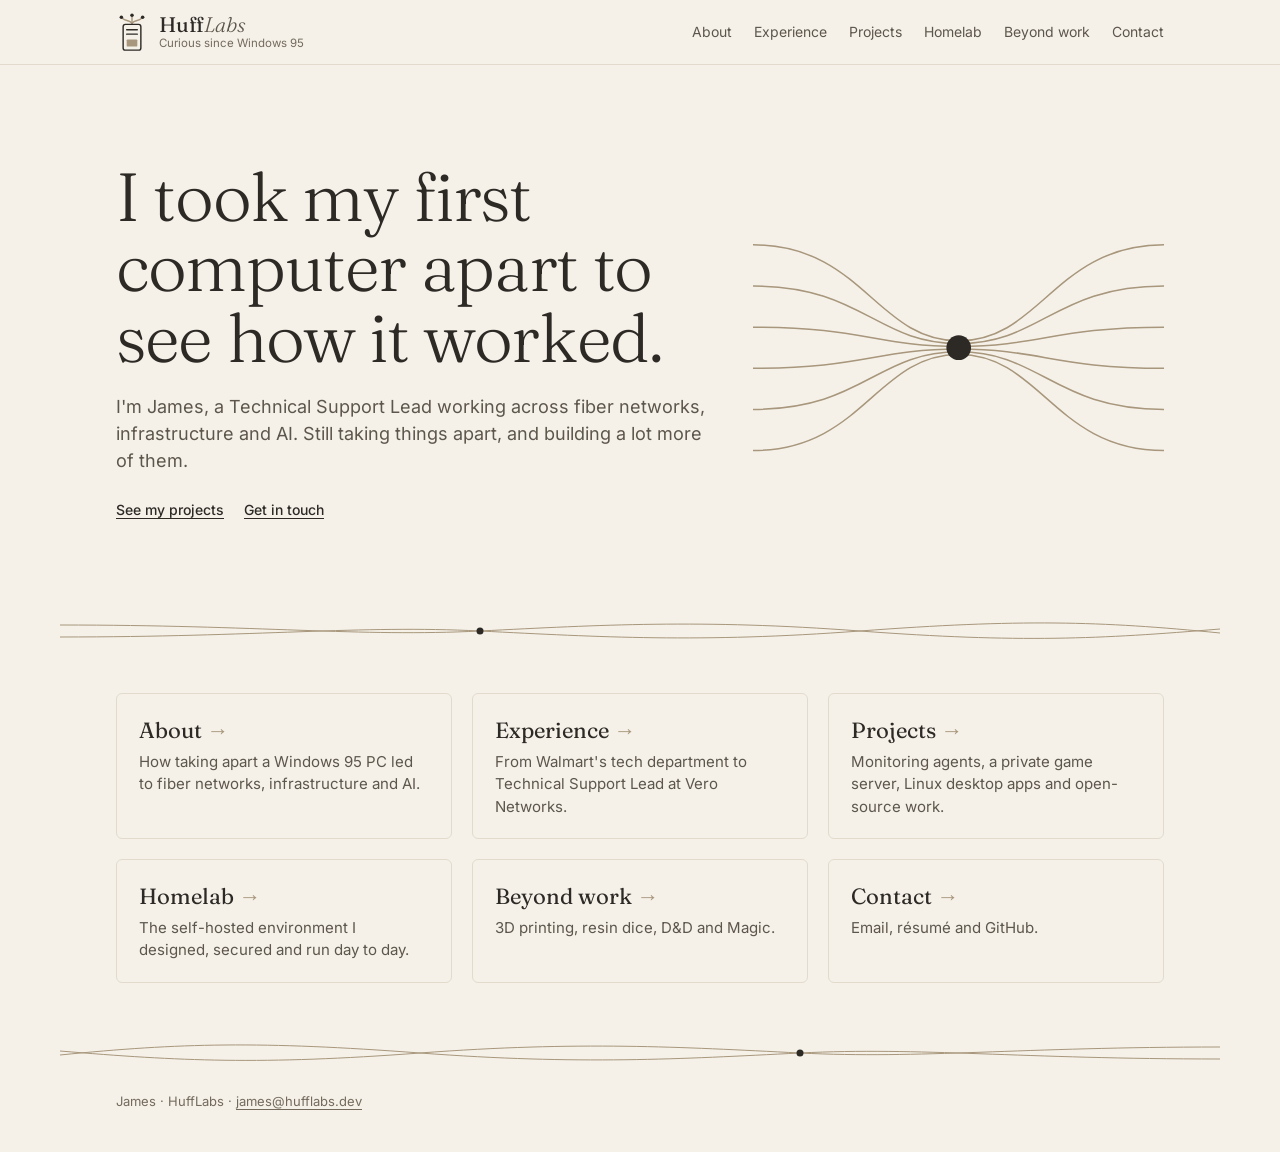
==== index.html @ ae7b285c "Separate pages for each section" ====
<!doctype html>
<html lang="en">
<head>
  <meta charset="utf-8">
  <meta name="viewport" content="width=device-width, initial-scale=1">
  <meta http-equiv="Content-Security-Policy" content="default-src 'none'; style-src 'self'; font-src 'self'; img-src 'self'; base-uri 'none'; form-action 'none'">
  <meta name="referrer" content="strict-origin-when-cross-origin">
  <title>James | Fiber Networks, Infrastructure and AI</title>
  <meta name="description" content="I'm James, a Technical Support Lead working across fiber networks, infrastructure and AI. I run a self-hosted homelab and build my own tools.">
  <meta name="color-scheme" content="light dark">
  <meta property="og:type" content="website">
  <meta property="og:title" content="James | Fiber Networks, Infrastructure and AI">
  <meta property="og:description" content="I took my first computer apart to see how it worked. Now I work across fiber networks, infrastructure and AI.">
  <meta property="og:url" content="https://hufflabs.dev/">
  <link rel="canonical" href="https://hufflabs.dev/">
  <link rel="icon" href="/assets/favicon.svg" type="image/svg+xml">
  <link rel="preload" href="/assets/fonts/fraunces.woff2" as="font" type="font/woff2" crossorigin>
  <link rel="stylesheet" href="/assets/style.css">
</head>
<body>
  <a class="skip" href="#main">Skip to content</a>

  <svg class="sprite" width="0" height="0" aria-hidden="true">
    <defs>
      <g id="wave">
        <path d="M0 8C200 8 300 20 420 14S640 2 800 14 1040 22 1160 12"/>
        <path d="M0 20C200 20 300 8 420 14S640 26 800 14 1040 4 1160 16"/>
        <circle class="wave-node" cx="420" cy="14" r="3.5"/>
      </g>
    </defs>
  </svg>

  <header class="top">
    <a class="brand" href="/">
      <svg class="mark" viewBox="0 0 36 44" width="32" height="39" aria-hidden="true">
        <g class="mark-strands">
          <path d="M18 14V5"/>
          <path d="M18 14C18 9 11 11 7 7"/>
          <path d="M18 14C18 9 25 11 29 7"/>
        </g>
        <circle class="mark-dot" cx="18" cy="3.6" r="2"/>
        <circle class="mark-dot" cx="6" cy="6" r="2"/>
        <circle class="mark-dot" cx="30" cy="6" r="2"/>
        <rect class="mark-case" x="8" y="14" width="20" height="29" rx="2.5"/>
        <path class="mark-case" d="M12 20h12M12 25h12"/>
        <rect class="mark-fill" x="12" y="31" width="12" height="8" rx="1"/>
      </svg>
      <span class="brand-text">
        <span class="wordmark">Huff<i>Labs</i></span>
        <span class="slogan">Curious since Windows 95</span>
      </span>
    </a>
    <nav aria-label="Main">
      <a href="/about/">About</a>
      <a href="/experience/">Experience</a>
      <a href="/projects/">Projects</a>
      <a href="/homelab/">Homelab</a>
      <a href="/beyond/">Beyond work</a>
      <a href="/contact/">Contact</a>
    </nav>
  </header>

  <main id="main">
    <div class="hero">
      <div>
        <h1>I took my first computer apart to see how it worked.</h1>
        <p class="lede">I'm James, a Technical Support Lead working across fiber networks, infrastructure and AI. Still taking things apart, and building a lot more of them.</p>
        <p class="actions"><a href="/projects/">See my projects</a><a href="/contact/">Get in touch</a></p>
      </div>
      <svg class="strands" viewBox="0 0 300 220" aria-hidden="true">
        <path d="M0 40C80 40 90 110 150 110s70-70 150-70"/>
        <path d="M0 70C80 70 90 112 150 112s70-42 150-42"/>
        <path d="M0 100C80 100 90 114 150 114s70-14 150-14"/>
        <path d="M0 130C80 130 90 116 150 116s70 14 150 14"/>
        <path d="M0 160C80 160 90 118 150 118s70 42 150 42"/>
        <path d="M0 190C80 190 90 120 150 120s70 70 150 70"/>
        <circle cx="150" cy="115" r="9"/>
      </svg>
    </div>

    <svg class="wave" viewBox="0 0 1160 28" preserveAspectRatio="xMidYMid slice" aria-hidden="true"><use href="#wave"/></svg>

    <nav class="guide" aria-label="Pages">
        <a class="guide-card" href="/about/"><h2>About</h2><p>How taking apart a Windows 95 PC led to fiber networks, infrastructure and AI.</p></a>
        <a class="guide-card" href="/experience/"><h2>Experience</h2><p>From Walmart's tech department to Technical Support Lead at Vero Networks.</p></a>
        <a class="guide-card" href="/projects/"><h2>Projects</h2><p>Monitoring agents, a private game server, Linux desktop apps and open-source work.</p></a>
        <a class="guide-card" href="/homelab/"><h2>Homelab</h2><p>The self-hosted environment I designed, secured and run day to day.</p></a>
        <a class="guide-card" href="/beyond/"><h2>Beyond work</h2><p>3D printing, resin dice, D&amp;D and Magic.</p></a>
        <a class="guide-card" href="/contact/"><h2>Contact</h2><p>Email, résumé and GitHub.</p></a>
    </nav>

    <svg class="wave flip" viewBox="0 0 1160 28" preserveAspectRatio="xMidYMid slice" aria-hidden="true"><use href="#wave"/></svg>
  </main>

  <footer>James · HuffLabs · <a href="mailto:james@hufflabs.dev">james@hufflabs.dev</a></footer>
</body>
</html>
---- assets/style.css ----
@font-face {
  font-family: "Fraunces";
  src: url("fonts/fraunces.woff2") format("woff2");
  font-weight: 100 900;
  font-style: normal;
  font-display: swap;
}
@font-face {
  font-family: "Fraunces";
  src: url("fonts/fraunces-italic.woff2") format("woff2");
  font-weight: 100 900;
  font-style: italic;
  font-display: swap;
}
@font-face {
  font-family: "Inter";
  src: url("fonts/inter.woff2") format("woff2");
  font-weight: 100 900;
  font-display: swap;
}

:root {
  --paper: #f5f1e9;
  --ink: #2d2a26;
  --soft: #5d564c;
  --quiet: #736a5c;
  --label: #736a5c;
  --rule: #e2dbcd;
  --rule-soft: #e9e3d6;
  --strand: #a8977c;
  --serif: "Fraunces", Georgia, "Times New Roman", serif;
  --sans: "Inter", system-ui, -apple-system, "Segoe UI", sans-serif;
  --gutter: clamp(20px, 5vw, 56px);
}
@media (prefers-color-scheme: dark) {
  :root {
    --paper: #211f1b;
    --ink: #ece6da;
    --soft: #bfb7a8;
    --quiet: #a79e8e;
    --label: #a79e8e;
    --rule: #38342d;
    --rule-soft: #2e2b25;
    --strand: #6e6554;
  }
}

* { box-sizing: border-box; }
html { scroll-behavior: smooth; scroll-padding-top: 84px; -webkit-text-size-adjust: 100%; }
@media (prefers-reduced-motion: reduce) { html { scroll-behavior: auto; } }

body {
  margin: 0;
  background: var(--paper);
  color: var(--ink);
  font: 400 16px/1.65 var(--sans);
}
a { color: inherit; text-decoration-thickness: 1px; text-underline-offset: 3px; }
a:hover { color: var(--quiet); }
:focus-visible { outline: 2px solid var(--ink); outline-offset: 3px; border-radius: 2px; }

.skip {
  position: absolute;
  left: 12px;
  top: -60px;
  padding: 8px 14px;
  background: var(--ink);
  color: var(--paper);
  z-index: 3;
}
.skip:focus { top: 12px; color: var(--paper); }

.top {
  position: sticky;
  top: 0;
  z-index: 2;
  display: flex;
  flex-wrap: wrap;
  justify-content: space-between;
  align-items: center;
  gap: 8px 24px;
  padding: 12px max(var(--gutter), calc((100% - 1160px) / 2 + var(--gutter)));
  background: var(--paper);
  border-bottom: 1px solid var(--rule);
}
.brand { display: flex; align-items: center; gap: 11px; text-decoration: none; }
.brand:hover { color: inherit; }
.mark { flex: none; display: block; }
.mark-strands, .mark-case { fill: none; stroke-width: 1.6; stroke-linecap: round; }
.mark-strands { stroke: var(--strand); }
.mark-case { stroke: var(--ink); }
.mark-dot { fill: var(--ink); }
.mark-fill { fill: var(--strand); }
.brand-text { display: flex; flex-direction: column; }
.wordmark { font: 400 21px/1.15 var(--serif); letter-spacing: -0.01em; }
.wordmark i { font-weight: 300; color: var(--soft); }
.slogan { font-size: 11.5px; line-height: 1.35; color: var(--quiet); }
.top nav { display: flex; flex-wrap: wrap; gap: 4px 22px; font-size: 14px; color: var(--soft); }
.top nav a { text-decoration: none; }
.top nav a:hover { text-decoration: underline; color: var(--ink); }

main, footer { max-width: 1160px; margin: 0 auto; }

.hero {
  display: grid;
  grid-template-columns: 1.45fr 1fr;
  gap: 40px;
  align-items: center;
  padding: clamp(48px, 8vw, 96px) var(--gutter);
}
h1 {
  margin: 0 0 20px;
  font: 300 clamp(40px, 6vw, 68px)/1.04 var(--serif);
  letter-spacing: -0.02em;
}
.lede { margin: 0 0 24px; max-width: 34em; font-size: 18px; line-height: 1.5; color: var(--soft); }
.actions { display: flex; flex-wrap: wrap; gap: 20px; margin: 0; font-size: 14px; font-weight: 500; }
.strands { width: 100%; height: auto; fill: none; stroke: var(--strand); stroke-width: 1.1; }
.strands circle { fill: var(--ink); stroke: none; }

section {
  display: grid;
  grid-template-columns: 180px minmax(0, 1fr);
  gap: 32px;
  padding: 48px var(--gutter) 56px;
}
section > div { max-width: 44em; }
#homelab > div, #beyond > div, #contact > div { max-width: none; }
h2 { margin: 0; font: italic 300 22px/1.3 var(--serif); color: var(--label); }
h3 { margin: 0 0 4px; font: 400 22px/1.3 var(--serif); }
p { margin: 0 0 16px; }
.meta { margin-bottom: 10px; color: var(--quiet); font-size: 14px; }
.note { color: var(--quiet); font-size: 14px; }
.sprite { position: absolute; }
.wave { display: block; width: 100%; height: 28px; fill: none; stroke: var(--strand); stroke-width: 1; }
.wave-node { fill: var(--ink); stroke: none; }
.wave.flip { transform: scaleX(-1); }

.side { align-self: start; position: sticky; top: 96px; }
.portrait { display: block; }
#beyond { grid-template-columns: 180px minmax(0, 1fr) 132px; }
.side-end { padding-top: 29px; }
.art { display: block; width: 100%; max-width: 132px; height: auto; margin-top: 22px; fill: none; stroke: var(--strand); stroke-width: 1.1; stroke-linecap: round; }
.art circle { fill: var(--paper); }
.art .solid { fill: var(--ink); stroke: none; }
.art .plain { fill: var(--paper); }
.art .ink { stroke: var(--ink); }
.art .fill { fill: var(--strand); stroke: none; }
.art text { fill: var(--ink); stroke: none; font: 300 19px var(--serif); }

.timeline { position: relative; padding-left: 26px; margin-bottom: 36px; }
.timeline::before { content: ""; position: absolute; left: 4px; top: 12px; bottom: 28px; width: 1px; background: var(--strand); }
.timeline .item { position: relative; border-bottom: 0; padding-bottom: 0; margin-bottom: 34px; }
.timeline .item:last-child { margin-bottom: 0; }
.timeline .item::before { content: ""; position: absolute; left: -26px; top: 10px; width: 9px; height: 9px; border-radius: 50%; background: var(--paper); border: 1px solid var(--strand); }
.timeline .now::before { background: var(--ink); border-color: var(--ink); }

.contact { display: flex; align-items: center; justify-content: space-between; gap: 32px; }
.closing { flex: 1 1 0; min-width: 0; max-width: 360px; margin-top: 0; }

.item { padding-bottom: 28px; margin-bottom: 28px; border-bottom: 1px solid var(--rule-soft); }
.item p:last-child { margin-bottom: 0; }
#projects .item:last-child { padding-bottom: 0; margin-bottom: 0; border-bottom: 0; }

.columns { display: grid; grid-template-columns: repeat(2, minmax(0, 1fr)); gap: 24px 32px; margin: 0; }
.four { grid-template-columns: repeat(4, minmax(0, 1fr)); }
dt { font-weight: 500; }
dd { margin: 0; color: var(--quiet); font-size: 14px; line-height: 1.5; }
.four dt { font: 400 19px/1.3 var(--serif); margin-bottom: 4px; }

.portrait { display: block; width: 140px; height: 140px; margin-top: 20px; border-radius: 50%; }
.photos { display: grid; grid-template-columns: repeat(3, minmax(0, 1fr)); gap: 20px; margin: 8px 0 32px; }
figure { margin: 0; }
.photos img { display: block; width: 100%; height: auto; aspect-ratio: 4 / 5; object-fit: cover; border-radius: 4px; }
figcaption { margin-top: 8px; color: var(--quiet); font-size: 13px; line-height: 1.4; }

.email { margin-bottom: 6px; font: 300 clamp(26px, 4vw, 34px)/1.2 var(--serif); }

footer { padding: 24px var(--gutter) 40px; color: var(--quiet); font-size: 13px; }

@media (max-width: 960px) {
  #beyond { grid-template-columns: 180px minmax(0, 1fr); }
  .side-end { display: none; }
  .four { grid-template-columns: repeat(2, minmax(0, 1fr)); }
}
@media (max-width: 760px) {
  html { scroll-padding-top: 16px; }
  .top { position: static; }
  .hero { grid-template-columns: 1fr; }
  .strands { max-width: 320px; }
  section, #beyond { grid-template-columns: 1fr; gap: 16px; padding-top: 40px; padding-bottom: 40px; }
  .columns { grid-template-columns: 1fr; }
  .side { position: static; }
  .art { display: none; }
  .portrait { width: 112px; height: 112px; margin-top: 14px; }
}
@media (max-width: 480px) {
  .photos { grid-template-columns: 1fr; }
}
@media (max-width: 760px) and (min-width: 480px) {
  .four { grid-template-columns: repeat(2, minmax(0, 1fr)); }
}
@media print {
  .top nav, .strands, .skip, .wave, .art { display: none; }
  .top { position: static; }
  body { background: #fff; color: #000; }
}

/* Project screenshots */
.shots { display: grid; grid-template-columns: repeat(2, minmax(0, 1fr)); gap: 16px; align-items: start; margin-top: 18px; }
.shots.stack { grid-template-columns: 1fr; }
.shots.stack a { width: fit-content; max-width: 100%; }
.shots.stack img { width: auto; max-width: 100%; }
.shots a { display: block; }
.shots img { display: block; width: 100%; height: auto; border-radius: 4px; border: 1px solid var(--rule); background: var(--rule-soft); }
.shots a:hover img, .shots a:focus-visible img { border-color: var(--strand); }
.shots figcaption { margin-top: 6px; color: var(--quiet); font-size: 13px; }
@media (max-width: 480px) { .shots { grid-template-columns: 1fr; } }

/* Separate pages */
.top nav a[aria-current="page"] { color: var(--ink); text-decoration: underline; text-underline-offset: 6px; text-decoration-thickness: 1px; }
.page-head { padding: clamp(36px, 6vw, 72px) var(--gutter) clamp(28px, 4vw, 44px); }
.page-head h1 { margin: 0 0 12px; font-size: clamp(36px, 5vw, 54px); }
.page-head .lede { margin: 0; }
.guide { display: grid; grid-template-columns: repeat(3, minmax(0, 1fr)); gap: 20px; padding: 48px var(--gutter) 56px; }
.guide-card { display: block; padding: 22px 22px 20px; border: 1px solid var(--rule); border-radius: 6px; text-decoration: none; color: inherit; }
.guide-card h2 { margin: 0 0 6px; font: 400 22px/1.3 var(--serif); color: var(--ink); }
.guide-card h2::after { content: " →"; color: var(--strand); }
.guide-card p { margin: 0; color: var(--soft); font-size: 15px; line-height: 1.5; }
.guide-card:hover, .guide-card:focus-visible { border-color: var(--strand); color: inherit; }
.guide-card:hover h2 { text-decoration: underline; text-underline-offset: 5px; text-decoration-thickness: 1px; }
footer a { color: inherit; }
@media (max-width: 760px) { .guide { grid-template-columns: 1fr; padding-top: 36px; padding-bottom: 40px; } }
@media (max-width: 960px) and (min-width: 761px) { .guide { grid-template-columns: repeat(2, minmax(0, 1fr)); } }
body { min-height: 100vh; display: flex; flex-direction: column; }
main { flex: 1 0 auto; width: 100%; }
footer { width: 100%; box-sizing: border-box; }
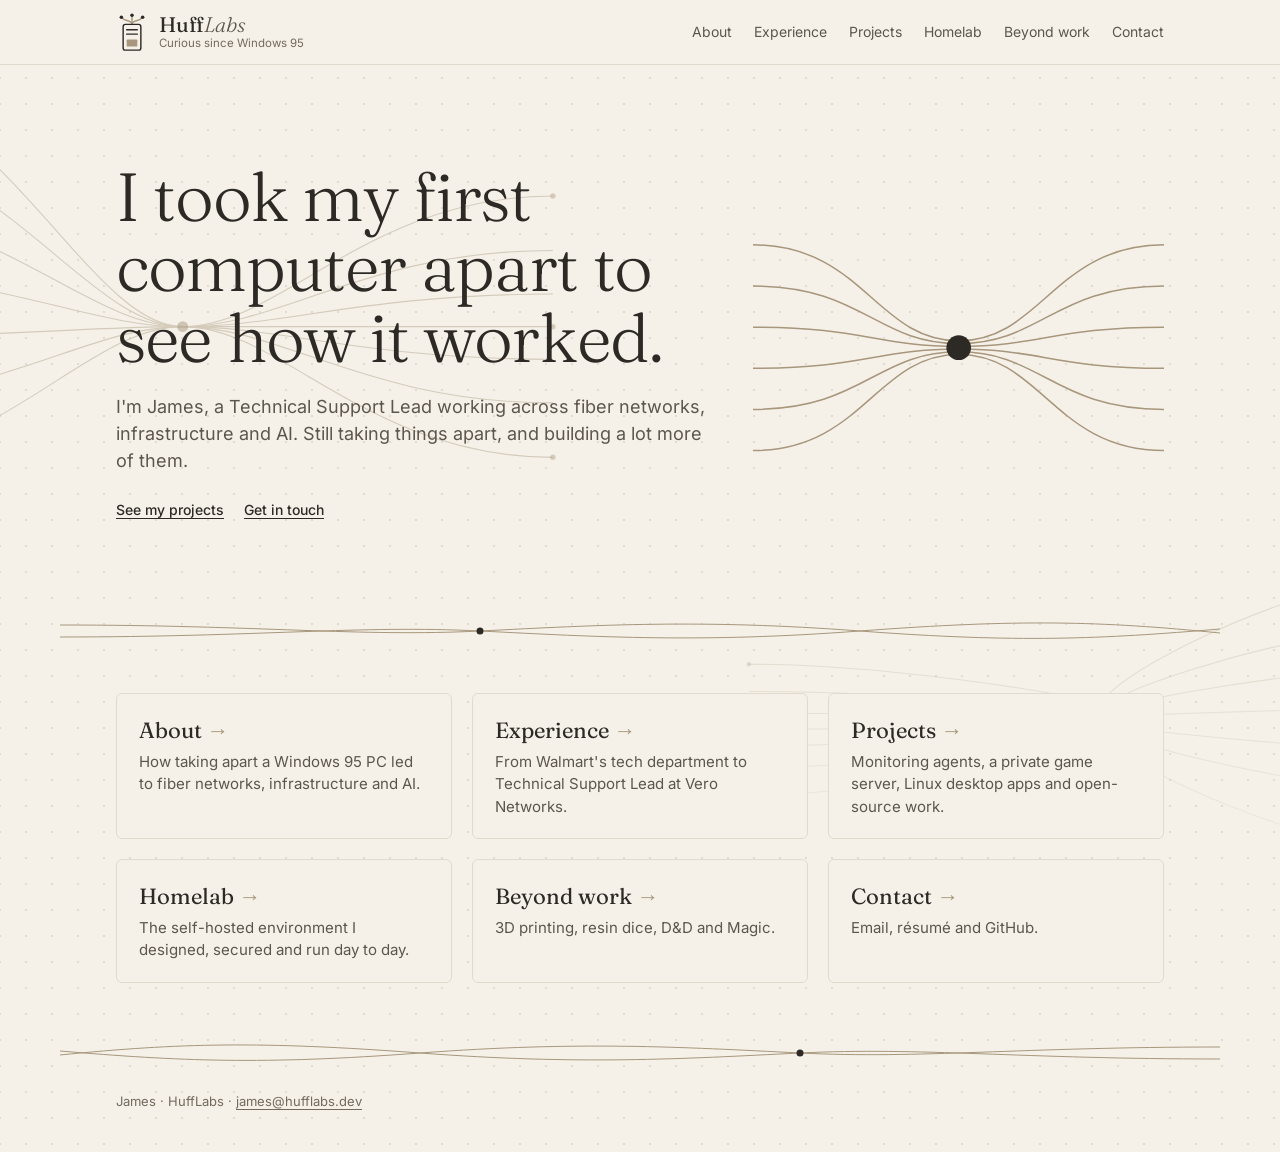
==== commit c5dc82ac: "Background designs: dot grid and fiber strands" ====
--- a/index.html
+++ b/index.html
@@ -18,6 +18,32 @@
   <link rel="stylesheet" href="/assets/style.css">
 </head>
 <body>
+  <div class="backdrop" aria-hidden="true">
+    <svg viewBox="0 0 1440 900" preserveAspectRatio="xMidYMin slice">
+      <g class="bd-strands">
+        <path d="M-40 70C130 70 210 300 300 300S470 180 640 180"/>
+        <path d="M-40 130C130 130 210 300 300 300S470 230 640 230"/>
+        <path d="M-40 190C130 190 210 300 300 300S470 270 640 270"/>
+        <path d="M-40 250C130 250 210 300 300 300S470 300 640 300"/>
+        <path d="M-40 310C130 310 210 300 300 300S470 330 640 330"/>
+        <path d="M-40 370C130 370 210 300 300 300S470 370 640 370"/>
+        <path d="M-40 430C130 430 210 300 300 300S470 420 640 420"/>
+      </g>
+      <g class="bd-strands bd-soft">
+        <path d="M1480 520C1320 520 1070 660 1160 660S990 610 820 610"/>
+        <path d="M1480 570C1320 570 1070 660 1160 660S990 635 820 635"/>
+        <path d="M1480 610C1320 610 1070 660 1160 660S990 655 820 655"/>
+        <path d="M1480 650C1320 650 1070 660 1160 660S990 670 820 670"/>
+        <path d="M1480 690C1320 690 1070 660 1160 660S990 685 820 685"/>
+        <path d="M1480 730C1320 730 1070 660 1160 660S990 705 820 705"/>
+        <path d="M1480 790C1320 790 1070 660 1160 660S990 730 820 730"/>
+      </g>
+      <circle class="bd-node" cx="300" cy="300" r="5"/>
+      <circle class="bd-node" cx="1160" cy="660" r="4"/>
+      <circle class="bd-dot" cx="640" cy="180" r="2.5"/><circle class="bd-dot" cx="640" cy="300" r="2.5"/><circle class="bd-dot" cx="640" cy="420" r="2.5"/>
+      <circle class="bd-dot" cx="820" cy="610" r="2"/><circle class="bd-dot" cx="820" cy="730" r="2"/>
+    </svg>
+  </div>
   <a class="skip" href="#main">Skip to content</a>
 
   <svg class="sprite" width="0" height="0" aria-hidden="true">
--- a/assets/style.css
+++ b/assets/style.css
@@ -235,3 +235,28 @@
 body { min-height: 100vh; display: flex; flex-direction: column; }
 main { flex: 1 0 auto; width: 100%; }
 footer { width: 100%; box-sizing: border-box; }
+
+/* Background designs */
+:root { --dot: rgba(115, 106, 92, 0.16); --bd-line: var(--strand); }
+@media (prefers-color-scheme: dark) { :root { --dot: rgba(167, 158, 142, 0.10); } }
+body {
+  position: relative;
+  background-image: radial-gradient(var(--dot) 1px, transparent 1.4px);
+  background-size: 26px 26px;
+  background-position: 13px 13px;
+}
+.backdrop {
+  position: absolute; left: 0; right: 0; top: 0; height: min(980px, 140vh);
+  overflow: hidden; pointer-events: none; z-index: -1;
+  -webkit-mask-image: linear-gradient(to bottom, #000 55%, transparent);
+  mask-image: linear-gradient(to bottom, #000 55%, transparent);
+}
+.backdrop svg { display: block; width: 100%; height: 100%; }
+.backdrop.flip-x svg { transform: scaleX(-1); }
+.bd-strands { fill: none; stroke: var(--bd-line); stroke-width: 1; opacity: 0.42; }
+.bd-soft { opacity: 0.3; }
+.bd-node { fill: var(--strand); opacity: 0.5; }
+.bd-dot { fill: var(--strand); opacity: 0.4; }
+.guide-card { background: var(--paper); }
+@media (max-width: 760px) { .backdrop { height: 720px; } .bd-strands { opacity: 0.22; } .bd-soft { opacity: 0.14; } }
+@media print { .backdrop { display: none; } body { background-image: none; } }
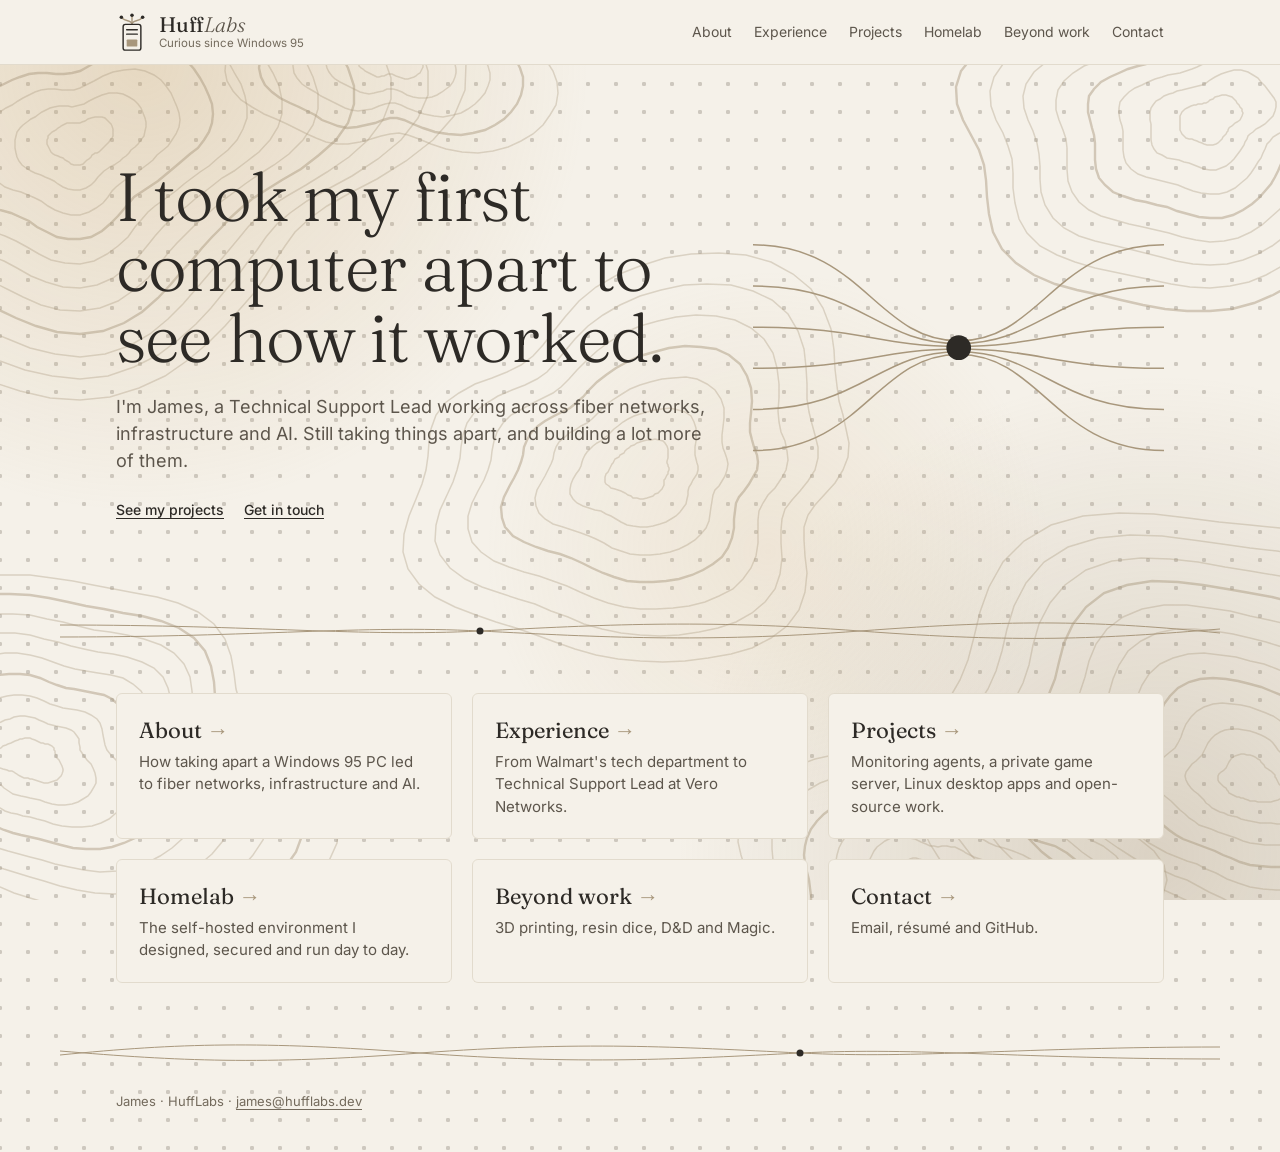
==== commit cc0c66ad: "Background: topographic lines and soft glows, bigger dots" ====
--- a/index.html
+++ b/index.html
@@ -19,30 +19,8 @@
 </head>
 <body>
   <div class="backdrop" aria-hidden="true">
-    <svg viewBox="0 0 1440 900" preserveAspectRatio="xMidYMin slice">
-      <g class="bd-strands">
-        <path d="M-40 70C130 70 210 300 300 300S470 180 640 180"/>
-        <path d="M-40 130C130 130 210 300 300 300S470 230 640 230"/>
-        <path d="M-40 190C130 190 210 300 300 300S470 270 640 270"/>
-        <path d="M-40 250C130 250 210 300 300 300S470 300 640 300"/>
-        <path d="M-40 310C130 310 210 300 300 300S470 330 640 330"/>
-        <path d="M-40 370C130 370 210 300 300 300S470 370 640 370"/>
-        <path d="M-40 430C130 430 210 300 300 300S470 420 640 420"/>
-      </g>
-      <g class="bd-strands bd-soft">
-        <path d="M1480 520C1320 520 1070 660 1160 660S990 610 820 610"/>
-        <path d="M1480 570C1320 570 1070 660 1160 660S990 635 820 635"/>
-        <path d="M1480 610C1320 610 1070 660 1160 660S990 655 820 655"/>
-        <path d="M1480 650C1320 650 1070 660 1160 660S990 670 820 670"/>
-        <path d="M1480 690C1320 690 1070 660 1160 660S990 685 820 685"/>
-        <path d="M1480 730C1320 730 1070 660 1160 660S990 705 820 705"/>
-        <path d="M1480 790C1320 790 1070 660 1160 660S990 730 820 730"/>
-      </g>
-      <circle class="bd-node" cx="300" cy="300" r="5"/>
-      <circle class="bd-node" cx="1160" cy="660" r="4"/>
-      <circle class="bd-dot" cx="640" cy="180" r="2.5"/><circle class="bd-dot" cx="640" cy="300" r="2.5"/><circle class="bd-dot" cx="640" cy="420" r="2.5"/>
-      <circle class="bd-dot" cx="820" cy="610" r="2"/><circle class="bd-dot" cx="820" cy="730" r="2"/>
-    </svg>
+    <div class="glow g1"></div><div class="glow g2"></div><div class="glow g3"></div>
+    <svg viewBox="0 0 1440 900" preserveAspectRatio="xMidYMid slice"><path class="topo" d="M190 140L189 142L187 144L186 145L184 147L183 148L182 149L180 151L179 152L177 153L175 153L174 154L172 155L171 157L169 159L167 160L165 162L163 164L160 165L157 165L154 165L151 164L149 162L147 161L145 160L143 158L140 157L138 156L135 155L133 154L131 152L130 150L129 148L128 146L127 144L127 142L127 140L128 138L128 136L130 134L132 132L134 131L136 130L138 128L140 127L141 126L143 125L145 124L147 123L149 123L152 123L154 123L156 123L158 123L160 123L162 122L165 121L168 119L171 118L175 117L178 117L182 117L185 118L187 120L189 122L191 124L192 126L193 129L193 131L193 133L193 136L192 138Z"/><path class="topo" d="M221 140L218 144L215 147L211 150L209 153L206 156L203 158L200 161L197 163L194 165L190 167L187 169L184 171L181 174L178 177L175 181L171 185L166 188L160 190L154 190L148 189L143 187L138 184L134 181L130 179L125 177L121 175L115 173L111 171L106 168L102 165L99 161L97 157L96 153L95 148L95 144L95 140L96 136L97 132L100 128L103 125L107 122L111 119L115 117L119 114L122 112L126 110L130 108L134 107L139 106L143 106L148 106L152 107L156 106L160 105L164 104L169 101L175 98L182 95L189 93L197 93L203 94L209 97L214 100L218 104L221 108L223 113L225 118L226 122L226 127L225 131L224 136Z"/><path class="topo" d="M252 140L248 146L242 151L237 155L233 160L228 164L224 167L219 171L215 174L210 177L205 180L201 183L196 187L192 191L188 197L183 203L176 208L169 212L160 215L151 215L143 213L135 210L128 206L121 201L115 198L108 195L101 192L93 190L85 187L78 182L72 177L68 172L66 165L64 159L63 153L63 146L63 140L64 134L67 128L70 122L75 117L80 112L86 108L92 105L98 101L103 98L109 95L115 92L121 90L128 89L135 89L142 90L148 90L154 90L160 88L166 85L174 81L183 76L193 72L204 70L215 69L225 71L234 75L241 80L246 86L251 93L254 100L257 107L259 113L260 120L259 127L256 134Z"/><path class="topo major" d="M284 140L278 148L270 154L263 160L256 166L250 171L244 176L238 181L232 185L226 189L220 193L214 197L209 203L204 209L198 216L190 224L182 231L171 237L160 239L148 239L137 237L127 232L117 227L109 221L100 217L91 213L80 210L70 207L59 203L50 197L43 190L37 182L34 174L33 165L32 157L32 148L32 140L34 132L36 124L40 116L46 109L53 103L60 97L68 92L76 88L84 84L92 80L100 77L109 74L118 73L127 73L136 74L144 74L152 73L160 71L169 66L179 60L191 54L205 49L219 46L234 45L247 48L258 54L267 61L274 69L280 78L285 87L289 96L292 104L293 114L292 123L289 132Z"/><path class="topo" d="M317 140L308 150L298 158L289 166L280 172L272 178L264 184L257 190L249 196L242 201L235 206L228 212L222 219L215 227L208 237L198 246L187 254L174 261L160 264L145 263L131 260L119 254L107 247L96 241L85 236L73 232L60 228L46 224L33 219L21 212L12 203L6 193L3 182L2 171L1 161L1 150L2 140L3 130L5 120L10 110L16 101L25 93L34 86L44 80L54 74L64 69L75 65L85 61L97 59L108 58L120 58L130 58L141 58L150 57L160 53L171 47L184 39L199 31L217 25L235 22L252 22L268 26L282 33L293 42L301 52L309 63L315 74L321 84L325 96L327 107L327 118L323 129Z"/><path class="topo" d="M350 140L339 152L326 162L314 171L302 178L292 186L283 193L275 199L267 206L258 213L250 220L243 227L235 236L227 246L218 257L206 268L193 278L177 285L160 288L143 287L126 282L111 276L97 268L84 261L70 256L55 251L39 247L22 242L6 236L-7 227L-18 216L-24 204L-28 191L-29 177L-29 165L-29 152L-29 140L-28 128L-25 116L-21 104L-13 93L-4 83L8 75L20 67L32 61L45 55L58 50L71 46L85 44L99 42L112 42L125 43L137 42L148 40L160 35L173 27L189 18L208 9L228 1L250 -3L271 -2L289 3L305 12L318 23L328 35L337 48L346 61L353 73L359 86L362 100L362 114L358 127Z"/><path class="topo" d="M383 140L369 154L354 165L338 175L325 184L313 193L302 201L293 209L284 217L275 225L266 234L257 243L248 253L239 265L228 278L214 290L198 301L180 308L160 311L140 310L121 305L103 297L87 289L71 281L55 275L37 270L17 266L-2 260L-21 252L-36 242L-48 229L-55 214L-58 199L-58 183L-58 168L-58 154L-59 140L-58 126L-56 112L-52 98L-44 85L-33 73L-20 63L-5 55L11 47L26 41L42 36L57 32L73 29L89 28L105 27L119 27L133 26L146 23L160 16L176 7L194 -4L216 -15L240 -23L265 -26L289 -25L310 -19L328 -8L343 5L355 19L366 33L376 48L386 62L393 77L398 93L398 109L393 125Z"/><path class="topo major" d="M416 140L399 155L381 169L362 180L346 190L332 199L320 209L310 218L301 228L292 237L282 248L273 259L262 271L251 284L238 298L222 312L204 323L183 331L160 334L137 332L116 326L96 318L77 309L58 301L39 295L18 290L-5 285L-27 279L-48 269L-65 257L-78 241L-84 224L-87 207L-87 189L-87 172L-87 156L-88 140L-89 124L-88 108L-84 92L-75 77L-63 63L-47 52L-30 42L-11 34L7 27L26 22L44 17L62 15L80 13L97 12L114 12L129 10L144 5L160 -3L178 -14L200 -26L224 -38L252 -47L280 -50L307 -48L331 -40L351 -28L367 -13L382 2L395 18L407 34L419 51L428 68L434 86L434 104L428 123Z"/><path class="topo" d="M448 140L429 157L407 172L386 185L367 196L351 206L339 216L328 227L319 238L309 250L299 262L288 275L276 289L263 304L248 319L230 334L209 346L185 354L160 357L135 354L110 348L88 339L66 330L45 322L23 316L-1 310L-27 305L-52 297L-76 286L-94 272L-107 254L-114 234L-116 214L-116 195L-116 176L-117 158L-119 140L-121 122L-120 103L-116 85L-107 68L-93 53L-75 40L-54 29L-33 20L-11 14L10 8L31 4L51 1L71 -1L90 -3L108 -4L125 -7L142 -13L160 -23L181 -35L205 -49L233 -61L263 -70L295 -73L324 -70L350 -61L373 -48L391 -31L408 -14L423 4L438 21L453 39L464 58L471 78L471 99L463 120Z"/><path class="topo" d="M481 140L458 159L432 176L408 189L387 201L370 213L357 224L346 237L337 250L327 263L316 278L304 292L291 308L276 324L258 340L238 355L214 367L188 376L160 379L132 376L105 370L80 361L56 351L32 343L6 337L-21 331L-50 325L-78 316L-103 303L-123 286L-135 266L-142 244L-144 222L-144 200L-144 180L-146 160L-149 140L-153 120L-154 99L-150 79L-140 59L-124 42L-103 28L-79 16L-53 7L-29 0L-5 -5L18 -10L40 -13L62 -16L82 -18L102 -21L121 -25L140 -32L160 -43L183 -57L210 -71L241 -85L275 -93L309 -96L341 -92L370 -82L394 -67L415 -49L434 -30L452 -12L470 7L487 27L501 48L508 71L508 95L498 118Z"/><path class="topo" d="M513 140L486 161L457 179L430 193L407 206L389 219L375 232L365 246L355 261L345 277L334 293L320 309L305 326L288 343L268 360L245 376L219 388L190 397L160 400L130 398L100 391L72 382L45 373L18 365L-10 358L-41 352L-72 345L-103 335L-130 320L-150 301L-163 278L-170 254L-171 229L-171 206L-172 183L-175 162L-180 140L-185 118L-187 95L-184 72L-173 50L-154 32L-130 16L-102 4L-74 -5L-46 -12L-19 -18L6 -23L30 -27L53 -30L75 -33L96 -37L116 -43L137 -52L160 -64L186 -79L216 -94L250 -107L286 -116L323 -119L358 -114L389 -102L416 -86L439 -67L461 -47L482 -27L503 -6L522 15L538 38L546 63L545 90L534 116Z"/><path class="topo" d="M1320 120L1317 122L1315 123L1313 125L1312 126L1310 127L1309 128L1308 130L1308 131L1307 132L1306 134L1305 135L1303 137L1302 139L1300 141L1298 143L1296 144L1293 145L1290 145L1287 145L1284 144L1282 143L1279 142L1277 141L1274 140L1272 139L1269 139L1266 138L1264 136L1262 134L1261 132L1260 130L1260 128L1260 126L1260 124L1260 122L1260 120L1260 118L1260 116L1261 114L1262 112L1263 111L1265 109L1267 108L1269 107L1271 106L1274 105L1276 105L1278 104L1280 104L1282 104L1284 103L1286 103L1288 102L1290 100L1293 99L1295 97L1299 96L1302 95L1306 95L1309 96L1312 97L1314 99L1316 101L1317 103L1319 105L1320 107L1322 109L1322 111L1323 113L1322 116L1321 118Z"/><path class="topo" d="M1349 120L1345 124L1340 127L1336 129L1333 132L1330 134L1328 136L1327 139L1325 142L1324 145L1322 148L1320 151L1317 155L1314 159L1311 162L1306 166L1301 168L1296 170L1290 170L1284 169L1279 167L1274 165L1269 163L1264 162L1259 160L1253 159L1247 158L1242 155L1237 153L1234 149L1232 145L1231 140L1231 136L1231 132L1231 128L1231 124L1230 120L1230 116L1230 112L1231 108L1233 105L1236 101L1240 99L1244 96L1249 94L1253 93L1257 91L1262 90L1266 89L1270 88L1274 87L1278 86L1282 85L1286 83L1290 80L1295 77L1301 74L1307 72L1314 70L1321 70L1328 72L1333 75L1338 78L1341 82L1345 86L1348 90L1351 94L1354 98L1356 102L1356 107L1355 111L1353 116Z"/><path class="topo" d="M1379 120L1372 125L1365 130L1358 134L1353 137L1350 141L1347 144L1345 149L1343 153L1341 158L1338 162L1335 167L1331 173L1327 178L1321 183L1315 188L1307 192L1299 194L1290 194L1281 193L1273 191L1265 188L1258 185L1250 183L1242 181L1234 179L1226 177L1218 174L1211 169L1206 163L1204 157L1203 150L1203 144L1203 137L1203 131L1202 126L1200 120L1199 114L1199 108L1200 102L1204 97L1209 92L1215 88L1222 85L1228 82L1235 79L1242 77L1248 75L1254 74L1260 73L1266 71L1272 69L1277 67L1283 64L1290 60L1298 55L1306 51L1316 47L1327 46L1337 46L1346 48L1354 52L1361 58L1367 63L1372 69L1377 75L1382 81L1386 87L1389 93L1390 100L1389 107L1385 114Z"/><path class="topo major" d="M1408 120L1398 127L1388 133L1380 138L1373 142L1369 147L1366 152L1364 158L1361 164L1358 171L1355 177L1351 184L1345 191L1339 198L1332 204L1323 210L1313 215L1302 218L1290 218L1279 217L1268 214L1257 211L1247 207L1237 205L1226 202L1215 200L1203 196L1193 192L1185 185L1179 178L1176 169L1175 160L1175 151L1175 143L1174 135L1172 128L1170 120L1168 112L1168 104L1169 96L1174 89L1181 82L1190 77L1199 73L1208 69L1218 66L1226 64L1234 61L1242 59L1250 57L1258 55L1265 52L1273 49L1281 44L1290 39L1300 33L1312 28L1325 23L1339 21L1352 22L1364 25L1375 30L1384 37L1392 45L1399 52L1406 60L1413 67L1419 75L1423 84L1425 93L1422 103L1417 112Z"/><path class="topo" d="M1437 120L1424 129L1412 136L1401 142L1393 148L1388 154L1385 161L1383 168L1380 176L1377 184L1372 192L1366 201L1360 209L1351 217L1342 225L1331 232L1318 238L1304 241L1290 242L1276 240L1262 237L1249 233L1236 230L1223 227L1209 224L1195 220L1181 216L1169 210L1159 202L1152 192L1148 181L1147 169L1147 158L1147 148L1146 139L1143 130L1139 120L1136 110L1136 100L1138 90L1144 81L1153 73L1164 66L1177 61L1189 57L1201 54L1211 51L1221 47L1231 44L1240 41L1250 38L1259 34L1269 30L1279 24L1290 18L1303 11L1318 4L1334 -1L1350 -3L1367 -2L1382 2L1395 9L1407 17L1417 26L1426 35L1436 44L1445 54L1453 64L1458 75L1459 86L1456 98L1448 110Z"/><path class="topo" d="M1465 120L1449 130L1434 139L1422 146L1413 153L1407 160L1404 169L1402 178L1399 188L1395 198L1390 208L1382 218L1374 227L1364 237L1352 246L1338 254L1323 260L1307 264L1290 265L1273 264L1256 261L1241 257L1225 253L1209 249L1192 245L1175 241L1159 236L1144 228L1133 218L1125 205L1121 192L1120 179L1120 166L1119 154L1117 143L1113 131L1108 120L1104 108L1103 96L1106 84L1114 72L1125 63L1140 56L1155 50L1170 45L1184 41L1197 38L1208 34L1219 30L1230 25L1241 21L1252 16L1264 11L1276 4L1290 -4L1306 -12L1323 -19L1342 -24L1362 -27L1381 -25L1399 -20L1415 -12L1429 -3L1442 8L1454 18L1466 29L1477 40L1487 52L1493 65L1494 80L1489 94L1479 108Z"/><path class="topo" d="M1493 120L1474 132L1456 142L1442 150L1432 158L1427 167L1424 177L1422 188L1419 200L1414 212L1407 224L1399 235L1388 245L1376 256L1362 266L1346 275L1329 282L1310 286L1290 288L1270 287L1251 284L1232 280L1213 276L1194 272L1175 268L1155 262L1137 255L1120 246L1107 233L1099 219L1095 203L1093 188L1093 173L1092 159L1088 146L1083 133L1076 120L1071 106L1070 91L1074 77L1083 64L1098 54L1115 45L1134 39L1151 34L1168 29L1182 25L1195 20L1208 15L1220 9L1233 4L1246 -2L1259 -9L1274 -17L1290 -25L1308 -34L1329 -42L1351 -48L1373 -50L1396 -48L1417 -42L1435 -34L1452 -23L1467 -11L1482 1L1497 13L1510 26L1522 40L1528 56L1529 73L1523 90L1510 106Z"/><path class="topo major" d="M1519 120L1498 133L1478 144L1462 154L1452 164L1447 174L1444 186L1442 199L1439 213L1434 226L1425 239L1415 252L1402 263L1387 275L1371 285L1353 295L1334 303L1312 309L1290 311L1267 311L1245 309L1223 305L1201 300L1180 295L1157 290L1135 284L1114 275L1096 263L1082 249L1073 232L1069 214L1067 197L1066 180L1064 165L1059 150L1051 135L1043 120L1037 104L1036 87L1041 71L1053 56L1070 44L1091 35L1113 28L1133 23L1152 18L1168 12L1182 6L1196 -0L1210 -7L1224 -14L1239 -21L1254 -29L1271 -38L1290 -47L1311 -56L1334 -64L1359 -70L1385 -72L1410 -70L1434 -64L1455 -55L1475 -43L1493 -30L1511 -17L1528 -3L1544 11L1557 28L1564 46L1564 66L1555 85L1540 104Z"/><path class="topo" d="M749 470L748 472L748 474L747 475L746 477L745 479L744 480L744 482L744 485L743 487L742 489L740 491L738 493L735 494L733 496L730 497L727 498L723 499L720 499L717 498L713 498L711 496L708 495L705 493L703 492L701 491L698 490L695 489L691 488L689 486L686 484L685 482L685 480L685 477L686 474L688 472L689 470L690 468L691 466L692 464L693 463L694 461L695 459L697 458L699 457L700 455L702 454L704 453L705 451L707 449L709 448L711 446L714 445L717 443L720 442L723 441L727 440L731 440L735 439L739 440L743 441L745 443L747 446L748 449L748 452L748 455L748 458L747 461L747 463L748 465L748 466L749 468Z"/><path class="topo" d="M778 470L777 474L775 477L773 480L771 484L769 487L768 491L768 495L767 499L766 504L763 508L760 512L756 516L751 519L746 522L740 524L733 526L727 527L720 527L713 526L707 525L701 522L696 519L691 516L686 514L681 511L675 510L669 508L663 506L657 503L653 499L650 494L650 489L651 484L653 479L656 474L659 470L661 466L662 462L663 459L665 455L667 452L670 449L673 446L677 443L681 441L684 438L687 436L691 432L694 429L698 426L703 422L708 419L714 416L720 414L727 412L734 410L742 409L750 408L758 410L765 412L771 416L774 422L776 428L776 435L776 441L775 447L775 451L775 455L776 459L777 463L778 466Z"/><path class="topo" d="M807 470L805 476L802 481L799 486L795 490L793 495L792 501L791 507L790 514L789 521L786 528L781 534L775 540L767 545L759 549L750 552L740 554L730 555L720 555L710 554L701 551L692 548L684 543L676 539L669 536L661 533L652 530L643 527L633 524L625 519L619 513L616 506L615 498L617 490L621 483L625 476L628 470L631 464L633 459L634 453L636 447L639 442L644 438L649 433L655 430L661 426L667 423L672 419L677 414L682 409L687 404L694 399L702 394L710 389L720 385L730 382L742 379L753 378L766 377L777 379L787 384L795 390L801 399L804 408L804 418L803 427L802 435L802 442L803 448L805 453L807 459L808 464Z"/><path class="topo major" d="M837 470L833 477L829 484L824 491L819 497L816 503L815 511L814 519L814 528L812 538L808 548L802 557L793 564L783 570L772 575L759 579L746 581L733 582L720 582L707 581L694 577L683 573L672 568L662 563L651 558L640 554L628 551L616 547L604 542L593 536L585 527L582 518L581 507L584 497L589 487L594 478L598 470L601 462L603 455L604 447L607 440L611 433L618 426L625 421L634 416L642 412L650 408L656 403L663 397L669 390L677 382L686 375L696 368L707 362L720 356L734 352L749 348L765 346L781 347L796 349L809 355L820 364L827 376L831 388L832 401L831 413L830 423L830 432L832 440L834 447L837 455L838 462Z"/><path class="topo" d="M866 470L861 479L855 488L848 495L843 503L839 511L838 520L838 531L838 543L836 556L831 568L823 579L813 589L799 596L785 602L769 606L753 608L736 609L720 609L704 607L688 603L674 598L660 592L647 586L633 581L619 576L604 572L589 567L574 561L561 552L552 542L548 529L548 516L552 503L558 491L564 480L568 470L571 460L572 451L574 441L577 432L583 423L591 415L602 409L613 403L623 398L633 393L641 387L649 379L657 370L666 361L677 351L689 342L704 333L720 326L738 321L756 317L776 315L796 316L815 320L831 328L844 339L853 353L857 368L859 384L859 398L858 411L859 422L861 432L865 441L867 451L868 460Z"/><path class="topo" d="M895 470L888 481L880 491L872 500L865 509L862 519L861 530L861 543L862 558L860 574L855 589L845 602L832 613L816 622L798 628L779 632L759 635L740 636L720 635L701 633L682 629L664 624L648 617L631 611L615 604L598 599L580 593L562 587L545 579L530 568L520 555L515 541L516 525L520 510L527 495L533 482L537 470L540 458L541 447L543 435L547 423L554 413L565 404L578 396L592 390L605 385L617 379L627 372L636 362L645 351L655 339L668 326L683 315L700 305L720 296L741 290L764 285L787 284L811 285L833 291L852 300L868 314L878 331L884 349L886 367L887 384L887 399L889 412L892 424L895 435L898 447L898 458Z"/><path class="topo" d="M923 470L915 483L905 494L895 505L888 515L884 527L884 540L885 556L887 573L885 592L879 610L867 626L851 638L832 648L811 654L788 658L765 661L743 662L720 661L698 659L676 655L655 649L635 642L616 635L596 628L576 622L556 615L535 607L515 597L499 584L488 569L483 552L484 534L489 516L496 499L502 484L506 470L508 456L509 442L511 429L516 415L525 403L539 393L555 384L572 378L587 372L601 365L613 356L623 345L633 332L645 317L659 301L676 287L697 275L720 266L745 258L771 254L799 253L826 255L851 262L873 274L891 289L903 308L911 329L914 350L915 369L917 386L919 401L923 415L926 429L929 443L928 457Z"/><path class="topo" d="M139 760L140 762L141 764L142 766L143 769L143 771L142 774L141 776L139 778L137 780L134 781L131 782L128 783L124 783L121 782L118 781L115 780L112 779L110 779L108 778L106 778L104 778L102 777L100 776L98 775L97 774L95 773L94 772L92 771L89 771L87 770L83 769L80 768L77 767L75 765L74 762L73 760L74 758L74 755L76 753L77 751L79 749L81 748L83 746L86 745L88 744L91 743L93 742L95 741L98 740L100 739L102 739L105 738L107 738L110 738L112 739L115 740L117 741L119 742L121 743L123 743L125 744L128 744L130 745L132 746L134 748L134 750L135 751L135 753L136 755L136 757L137 758Z"/><path class="topo" d="M167 760L171 764L173 768L175 773L176 778L176 783L174 787L171 792L168 796L163 799L158 802L152 804L145 805L138 805L132 804L125 802L120 800L115 799L110 798L106 797L101 796L97 795L93 794L90 792L87 790L84 788L81 785L78 784L74 782L69 781L63 780L56 779L49 776L44 773L39 769L37 765L36 760L37 755L39 751L42 746L45 742L48 739L52 735L57 732L61 730L66 728L71 726L76 724L81 722L85 720L90 719L94 717L100 716L105 716L110 717L115 718L119 720L124 722L128 724L132 725L136 726L141 727L146 728L151 730L154 732L157 736L159 739L159 743L160 747L160 750L162 753L164 756Z"/><path class="topo" d="M196 760L201 766L206 772L209 780L210 787L209 794L206 801L202 808L196 813L189 819L181 823L172 826L162 827L152 827L142 826L133 824L125 821L117 819L110 817L103 816L97 814L91 813L85 811L80 808L75 805L71 801L67 798L62 795L56 793L48 792L39 790L28 788L18 785L10 780L4 774L0 767L-0 760L1 753L5 746L9 740L13 734L18 728L24 723L30 718L37 714L44 711L51 708L58 705L65 703L72 700L79 698L87 696L94 695L102 695L110 696L117 698L124 701L130 704L137 706L143 708L150 709L157 710L165 712L171 715L177 719L180 723L182 729L183 735L184 740L185 745L187 750L191 755Z"/><path class="topo major" d="M225 760L233 768L239 777L243 786L244 796L242 806L238 815L232 823L224 831L215 838L204 843L192 847L180 849L166 849L153 848L141 845L130 842L119 839L110 837L101 835L93 833L84 830L77 827L70 823L64 819L59 814L54 810L47 807L38 805L27 803L14 801L0 798L-13 793L-25 787L-33 779L-36 769L-37 760L-34 751L-29 742L-24 733L-18 726L-12 718L-5 711L3 705L12 699L21 694L31 690L40 687L50 683L60 680L69 677L79 675L89 674L100 674L110 675L120 678L129 682L137 685L146 688L154 689L164 691L174 693L184 695L192 699L199 705L204 712L206 719L207 727L207 734L209 740L213 747L218 753Z"/><path class="topo" d="M255 760L265 770L272 781L277 793L279 805L276 817L270 829L262 839L252 848L240 856L227 863L212 868L197 871L180 872L164 870L149 867L135 864L122 860L110 857L99 854L88 851L78 848L69 843L61 838L54 832L47 827L40 822L31 818L20 816L6 814L-11 812L-29 808L-46 802L-59 794L-69 783L-73 772L-73 760L-69 748L-63 737L-56 727L-49 717L-42 708L-34 699L-24 690L-14 683L-2 677L10 672L22 667L35 664L47 660L59 657L72 655L85 653L97 653L110 655L122 658L133 662L144 666L155 669L166 671L178 673L191 675L203 678L213 684L221 691L226 700L229 709L229 719L230 728L233 736L238 743L246 751Z"/><path class="topo" d="M285 760L297 772L307 786L312 800L313 815L310 829L302 842L292 854L279 865L265 875L249 883L232 889L214 893L194 894L175 893L157 890L140 886L124 881L110 877L97 873L84 869L72 865L61 859L52 853L43 846L35 839L27 834L16 830L2 827L-16 825L-37 823L-58 818L-78 811L-94 800L-105 788L-109 774L-108 760L-103 746L-96 733L-88 721L-80 709L-72 697L-63 686L-52 676L-40 667L-26 659L-11 653L4 648L20 644L35 640L50 637L65 635L80 633L95 633L110 635L124 639L138 642L151 646L164 649L178 652L193 654L207 657L222 662L234 668L243 677L248 688L251 700L252 711L253 722L256 731L263 740L273 749Z"/><path class="topo" d="M316 760L330 774L342 790L348 807L348 824L343 840L333 855L321 869L306 882L289 893L271 902L252 910L231 915L209 917L187 916L165 913L145 908L127 903L110 898L94 893L80 887L66 881L54 874L43 867L33 859L24 851L13 846L-0 842L-17 839L-39 837L-63 834L-88 828L-111 819L-129 807L-140 793L-144 776L-142 760L-136 744L-128 729L-119 715L-111 701L-102 687L-92 674L-80 661L-66 650L-50 641L-32 634L-14 629L4 625L22 621L40 618L58 615L75 614L93 614L110 615L127 619L143 622L158 626L174 630L190 632L207 635L224 639L241 645L254 653L264 664L270 677L272 691L273 704L275 716L280 726L289 737L301 748Z"/><path class="topo major" d="M348 760L364 776L377 795L383 814L383 833L376 852L364 869L349 884L332 898L313 910L293 922L272 931L248 937L224 940L198 940L174 936L151 931L129 925L110 918L92 911L76 905L60 897L46 889L34 880L23 872L12 864L-1 858L-17 854L-37 851L-62 849L-90 845L-118 839L-144 828L-163 814L-175 797L-179 779L-176 760L-169 742L-160 725L-150 708L-141 692L-132 676L-122 661L-109 646L-94 634L-75 623L-54 615L-32 610L-11 605L10 602L31 599L51 596L71 594L90 594L110 595L129 598L148 602L166 606L184 609L203 613L222 616L241 621L259 628L274 638L285 651L291 666L294 682L295 696L298 709L304 722L315 733L330 746Z"/><path class="topo" d="M380 760L399 779L412 799L419 821L417 843L408 863L394 881L377 898L358 914L337 928L315 941L291 952L266 960L238 964L210 964L183 960L156 954L132 947L110 938L90 930L72 922L55 913L39 903L26 894L13 884L0 876L-15 870L-33 866L-57 864L-85 861L-117 857L-148 849L-176 837L-197 821L-210 802L-213 781L-209 760L-201 740L-191 721L-182 702L-173 684L-164 666L-153 648L-139 631L-121 617L-99 605L-75 597L-50 591L-25 587L-1 583L22 580L44 578L66 575L88 575L110 575L132 578L153 581L173 585L194 589L215 593L237 597L258 603L278 612L294 624L305 639L311 656L314 673L316 689L320 703L328 717L342 730L360 744Z"/><path class="topo" d="M1357 780L1358 782L1359 784L1361 786L1363 789L1364 792L1364 794L1363 797L1360 799L1358 800L1354 801L1351 802L1347 802L1344 802L1341 802L1338 802L1335 801L1332 801L1330 801L1328 800L1325 799L1323 798L1321 798L1319 797L1317 797L1315 796L1313 795L1311 794L1309 793L1308 791L1307 790L1306 788L1304 787L1302 785L1301 784L1299 782L1298 780L1298 778L1298 776L1299 774L1301 772L1303 771L1305 769L1306 768L1307 766L1308 764L1309 762L1311 759L1312 758L1315 756L1318 755L1321 754L1324 754L1327 755L1330 755L1333 756L1335 757L1338 759L1340 760L1341 762L1343 764L1344 765L1345 767L1346 768L1348 769L1349 770L1351 771L1352 772L1354 774L1355 775L1355 777L1356 778Z"/><path class="topo" d="M1383 780L1386 784L1389 788L1393 792L1396 798L1398 803L1398 809L1395 814L1391 818L1385 821L1378 822L1371 823L1364 824L1357 824L1351 823L1346 823L1340 823L1335 822L1330 821L1325 820L1321 819L1317 817L1312 816L1308 815L1304 813L1300 812L1296 810L1292 808L1289 805L1286 803L1284 800L1281 797L1278 794L1274 791L1271 788L1268 784L1266 780L1265 776L1266 772L1269 768L1272 764L1276 761L1279 758L1282 755L1284 751L1286 747L1288 743L1291 739L1295 735L1300 732L1305 730L1312 729L1318 729L1324 730L1330 731L1336 733L1341 735L1345 737L1350 740L1353 743L1356 747L1358 750L1361 753L1363 756L1366 758L1369 760L1372 762L1374 765L1377 767L1379 770L1380 773L1382 777Z"/><path class="topo" d="M1410 780L1414 785L1419 792L1425 799L1430 807L1432 815L1432 823L1428 831L1421 837L1412 841L1402 843L1391 844L1381 845L1371 845L1362 845L1354 845L1345 845L1338 844L1330 843L1323 841L1316 838L1310 836L1304 834L1298 832L1291 829L1285 827L1279 825L1274 821L1269 818L1265 814L1260 810L1256 806L1251 801L1246 797L1240 792L1236 786L1233 780L1233 774L1235 768L1239 762L1244 757L1250 752L1255 748L1258 743L1261 737L1263 731L1266 724L1271 717L1277 711L1284 707L1293 704L1302 703L1312 704L1321 705L1330 707L1338 710L1346 713L1353 716L1359 720L1365 725L1369 730L1373 735L1376 739L1380 743L1384 747L1388 750L1392 753L1396 757L1399 761L1402 766L1404 770L1407 775Z"/><path class="topo major" d="M1437 780L1443 787L1450 796L1458 805L1464 816L1467 827L1466 838L1461 848L1451 855L1439 861L1425 864L1411 865L1397 866L1384 866L1373 867L1362 867L1351 867L1340 866L1330 865L1320 862L1311 858L1303 855L1295 851L1287 848L1279 845L1271 842L1263 839L1256 835L1249 830L1243 825L1237 820L1230 814L1224 809L1217 802L1210 796L1204 788L1201 780L1201 772L1204 764L1210 756L1217 750L1224 743L1230 737L1234 730L1238 723L1240 714L1244 704L1250 696L1258 688L1269 682L1280 679L1293 678L1306 679L1318 681L1330 684L1341 687L1351 691L1361 695L1369 700L1377 706L1383 712L1388 719L1392 725L1397 730L1402 735L1407 740L1412 745L1417 750L1421 755L1425 761L1428 767L1432 773Z"/><path class="topo" d="M1464 780L1472 789L1482 800L1491 812L1498 825L1502 839L1500 853L1493 865L1481 874L1465 880L1448 884L1430 886L1413 887L1398 887L1383 889L1370 890L1356 890L1343 889L1330 887L1318 883L1307 879L1296 873L1286 869L1277 864L1267 861L1257 857L1247 853L1238 848L1229 843L1221 837L1212 830L1204 823L1196 816L1187 808L1179 800L1173 790L1170 780L1170 770L1174 760L1182 751L1190 742L1198 735L1205 727L1210 718L1214 708L1217 697L1222 685L1229 674L1240 664L1253 658L1268 654L1284 653L1300 655L1316 657L1330 661L1344 664L1357 669L1369 674L1379 680L1389 687L1397 695L1403 703L1409 710L1414 718L1420 724L1426 730L1432 737L1438 743L1443 750L1447 757L1452 764L1457 772Z"/><path class="topo" d="M1492 780L1502 791L1514 804L1525 819L1534 835L1537 852L1535 867L1525 881L1510 892L1491 899L1470 903L1449 906L1429 907L1411 909L1394 911L1378 912L1362 913L1346 912L1330 909L1315 905L1302 898L1289 892L1278 886L1267 880L1255 876L1244 871L1232 867L1220 862L1209 855L1198 848L1188 841L1177 833L1167 824L1157 814L1148 804L1141 792L1138 780L1140 768L1145 756L1154 745L1163 735L1173 726L1180 716L1186 705L1189 693L1193 679L1199 665L1208 651L1221 641L1237 633L1256 629L1275 629L1294 631L1313 634L1330 638L1346 642L1362 647L1376 652L1390 659L1401 667L1411 676L1419 686L1425 696L1431 705L1438 713L1444 721L1451 728L1457 736L1464 744L1470 752L1476 761L1483 770Z"/><path class="topo" d="M1520 780L1533 793L1546 808L1559 825L1569 844L1572 864L1568 882L1557 898L1539 910L1516 918L1492 923L1468 926L1445 928L1425 930L1405 933L1386 936L1367 937L1348 936L1330 932L1313 926L1297 918L1283 910L1270 902L1257 896L1244 890L1230 885L1216 881L1202 875L1188 868L1175 861L1162 852L1150 842L1138 832L1127 820L1117 808L1111 794L1108 780L1110 766L1116 752L1126 740L1137 728L1147 717L1155 705L1160 692L1165 677L1169 661L1176 644L1187 629L1203 617L1222 609L1244 605L1267 605L1289 608L1310 611L1330 616L1349 620L1367 624L1384 630L1400 638L1414 647L1425 658L1435 670L1442 681L1448 692L1455 702L1462 712L1469 721L1477 729L1484 738L1492 748L1500 758L1509 768Z"/><path class="topo major" d="M1549 780L1564 795L1580 813L1594 832L1604 854L1607 876L1602 896L1588 914L1567 927L1541 936L1514 942L1487 946L1462 949L1439 952L1417 956L1395 959L1373 961L1351 960L1330 955L1310 947L1292 938L1277 927L1262 918L1248 910L1233 904L1217 899L1200 894L1183 889L1166 882L1151 873L1136 863L1122 852L1109 839L1097 826L1087 812L1080 796L1078 780L1081 764L1088 748L1099 734L1110 721L1121 708L1129 694L1135 679L1139 662L1144 643L1153 624L1166 607L1184 593L1207 585L1232 581L1258 582L1283 585L1307 589L1330 593L1352 597L1372 602L1392 608L1411 616L1427 626L1440 639L1450 653L1458 667L1465 680L1472 692L1479 703L1487 713L1496 723L1505 733L1514 744L1524 755L1536 767Z"/><path class="topo" d="M1579 780L1596 797L1613 817L1629 839L1639 863L1641 887L1634 910L1618 929L1594 944L1566 955L1536 961L1506 966L1478 970L1453 975L1428 980L1404 984L1379 986L1354 984L1330 978L1308 968L1288 957L1270 944L1254 934L1239 925L1222 919L1204 913L1184 909L1164 903L1145 895L1126 886L1109 874L1094 861L1080 847L1068 832L1057 816L1051 798L1049 780L1052 762L1060 745L1072 729L1084 714L1095 699L1103 683L1109 665L1113 645L1119 624L1130 603L1145 585L1166 570L1192 561L1221 558L1250 559L1278 562L1305 567L1330 571L1354 575L1378 579L1401 585L1422 593L1440 605L1455 620L1466 636L1475 652L1481 668L1488 682L1496 694L1504 706L1514 716L1525 727L1536 739L1549 751L1563 765Z"/><path class="topo" d="M1609 780L1628 799L1647 821L1663 846L1673 873L1675 899L1666 924L1648 945L1622 961L1590 973L1557 980L1525 986L1495 992L1467 998L1440 1004L1413 1008L1385 1010L1357 1008L1330 1000L1305 989L1284 975L1265 961L1247 949L1230 939L1211 933L1190 928L1168 923L1145 917L1122 909L1101 899L1082 886L1066 871L1051 855L1038 838L1028 819L1022 800L1021 780L1024 760L1033 741L1044 723L1057 706L1068 689L1076 671L1082 651L1087 629L1094 606L1106 583L1124 562L1148 547L1178 538L1210 535L1242 536L1273 540L1302 544L1330 548L1357 551L1384 555L1409 561L1433 571L1454 584L1470 601L1482 619L1491 638L1497 656L1504 672L1512 686L1521 698L1533 710L1545 722L1559 735L1574 748L1591 763Z"/><path class="topo" d="M1640 780L1661 801L1681 826L1698 853L1708 882L1708 910L1698 937L1677 960L1648 978L1614 990L1579 1000L1545 1007L1512 1014L1482 1021L1452 1028L1422 1034L1391 1035L1360 1032L1330 1023L1303 1009L1279 993L1259 977L1240 963L1221 953L1200 947L1177 942L1151 938L1125 932L1099 923L1076 912L1055 897L1037 881L1022 863L1010 844L1000 823L994 802L993 780L997 758L1005 738L1017 718L1029 699L1040 680L1048 660L1054 637L1060 612L1069 587L1083 562L1104 541L1131 525L1163 516L1199 513L1234 514L1268 518L1299 522L1330 525L1360 528L1389 531L1418 537L1444 547L1467 562L1485 582L1498 603L1506 625L1513 645L1519 663L1527 678L1538 691L1551 704L1566 716L1583 730L1601 745L1620 761Z"/><path class="topo" d="M502 60L503 62L503 64L503 67L502 69L501 71L500 73L498 74L496 76L494 77L491 78L488 79L485 79L482 78L479 77L476 76L474 75L472 74L470 74L468 74L466 75L464 76L462 76L459 77L457 77L455 76L453 75L451 74L449 73L447 72L445 71L443 69L441 68L439 66L439 64L438 62L438 60L438 58L439 56L440 54L441 52L442 50L444 49L446 47L448 46L450 45L453 45L455 44L457 43L458 42L460 40L463 39L465 39L467 38L470 39L472 40L475 41L476 43L478 44L479 45L481 46L483 47L484 47L487 48L489 48L491 49L493 50L494 52L496 53L498 55L499 56L501 58Z"/><path class="topo" d="M534 60L535 64L536 69L536 73L535 77L533 82L530 86L526 89L522 92L517 95L512 97L506 98L499 98L493 97L487 95L482 92L477 90L473 89L470 89L467 89L463 91L458 92L454 93L449 94L444 93L440 92L436 90L432 88L428 86L424 84L420 82L415 79L412 76L409 72L407 68L406 64L406 60L406 56L408 52L410 48L412 44L415 41L418 38L422 35L426 33L431 31L435 29L439 27L443 25L447 23L451 20L455 18L460 17L465 17L470 17L475 20L479 22L482 26L486 28L488 31L492 32L495 33L499 34L504 35L508 36L512 38L516 41L519 43L522 46L525 49L528 52L531 56Z"/><path class="topo" d="M565 60L568 66L570 73L570 80L568 86L565 93L560 99L555 104L548 109L541 113L533 115L523 117L514 116L504 114L495 111L487 108L481 105L475 103L470 103L465 104L459 106L452 109L445 110L438 111L431 110L425 108L419 105L413 102L407 99L401 96L395 92L388 88L382 84L377 78L374 73L373 66L373 60L374 54L377 48L380 42L383 37L388 32L393 27L398 23L405 19L411 16L417 14L423 11L429 7L435 4L441 0L447 -3L455 -5L462 -5L470 -3L477 -0L483 4L489 9L493 13L498 16L502 18L508 20L514 21L521 22L527 24L533 27L539 31L543 35L548 39L552 44L556 49L561 54Z"/><path class="topo major" d="M596 60L600 68L603 77L603 86L601 95L597 104L591 112L584 119L575 125L565 130L553 133L541 135L528 134L515 132L503 128L493 124L484 120L477 118L470 118L463 120L455 123L446 125L437 127L427 128L418 126L410 123L402 120L395 115L387 111L379 107L370 103L360 98L352 92L345 85L341 77L339 68L340 60L342 52L346 44L350 36L355 29L361 22L368 16L375 11L383 6L391 2L400 -2L407 -6L415 -11L422 -16L431 -20L440 -24L449 -26L460 -26L470 -24L479 -19L488 -14L494 -8L501 -2L507 2L513 4L521 6L530 7L539 9L547 12L555 16L562 21L567 26L573 32L578 39L584 45L590 52Z"/><path class="topo" d="M626 60L633 71L637 82L638 93L636 105L630 115L623 125L613 134L601 141L588 147L573 151L558 153L542 152L526 149L511 144L499 139L488 135L479 133L470 134L461 136L451 139L440 142L428 144L417 144L406 142L396 138L387 134L377 129L367 124L356 119L344 114L332 107L321 100L313 91L307 81L305 71L306 60L310 50L315 40L321 31L328 22L335 14L343 6L352 -1L362 -7L371 -13L381 -18L391 -24L400 -29L410 -35L420 -41L432 -45L444 -48L457 -47L470 -44L482 -38L492 -31L500 -24L508 -17L516 -13L525 -10L535 -8L545 -7L557 -4L567 -0L577 5L585 11L591 18L597 26L604 33L611 42L619 50Z"/><path class="topo" d="M1049 880L1049 882L1048 885L1047 887L1045 889L1043 891L1040 893L1037 894L1034 895L1031 895L1028 896L1025 896L1022 896L1020 896L1018 897L1016 898L1015 899L1012 900L1010 900L1008 900L1005 900L1003 899L1001 898L999 898L997 897L994 897L991 896L989 896L986 895L983 894L982 892L980 890L980 888L980 886L979 884L979 882L979 880L979 878L979 876L979 874L979 872L980 870L981 868L982 866L984 864L986 862L988 860L990 859L993 858L996 858L999 859L1003 860L1005 861L1008 862L1010 863L1012 863L1014 864L1016 863L1018 863L1020 863L1023 864L1025 864L1027 865L1028 866L1030 867L1032 868L1035 869L1038 870L1041 872L1044 873L1046 875L1048 878Z"/><path class="topo" d="M1088 880L1087 885L1086 890L1083 894L1079 899L1075 902L1069 905L1064 908L1057 909L1051 911L1045 911L1040 911L1035 912L1031 913L1027 914L1023 916L1019 918L1015 920L1010 920L1005 920L1001 919L996 918L992 916L988 915L983 914L978 914L973 913L967 912L961 910L957 908L953 904L951 900L950 896L949 892L949 888L949 884L949 880L948 876L948 872L948 868L948 863L950 859L952 855L954 851L957 847L961 844L965 841L971 838L976 837L983 837L989 838L995 839L1001 842L1006 844L1010 846L1014 846L1018 847L1022 846L1027 846L1031 847L1035 847L1039 849L1043 851L1046 853L1050 855L1054 857L1060 859L1066 861L1072 863L1078 867L1083 871L1086 875Z"/><path class="topo" d="M1127 880L1127 888L1124 895L1119 902L1113 908L1106 913L1098 918L1090 921L1081 924L1072 926L1063 927L1055 928L1048 928L1041 930L1036 932L1030 935L1024 937L1017 939L1010 940L1003 940L996 938L990 936L983 934L977 932L970 931L962 931L953 930L945 928L936 926L929 922L924 917L921 911L920 904L920 898L920 892L919 886L919 880L917 874L916 868L916 861L917 855L919 848L922 842L926 836L931 831L937 826L943 821L951 818L960 816L970 816L979 817L988 820L996 823L1004 826L1010 828L1016 829L1022 829L1028 829L1035 829L1042 830L1048 831L1054 834L1059 837L1064 840L1069 843L1076 846L1084 848L1093 851L1103 855L1112 860L1120 866L1125 873Z"/><path class="topo major" d="M1167 880L1166 890L1161 900L1155 909L1147 917L1137 924L1127 930L1116 935L1104 938L1092 941L1081 943L1071 944L1061 945L1052 947L1044 950L1037 953L1028 956L1019 958L1010 959L1001 959L992 957L983 954L975 952L966 950L956 949L946 948L934 947L922 945L911 942L902 936L896 929L892 921L891 912L891 904L891 896L890 888L889 880L887 872L885 864L884 855L885 846L887 838L891 829L897 821L904 814L912 808L922 802L932 798L944 795L956 795L969 797L981 800L992 804L1001 807L1010 810L1018 811L1026 812L1035 811L1044 812L1052 813L1060 815L1068 819L1074 823L1081 827L1089 831L1098 835L1109 838L1121 842L1135 846L1147 853L1157 861L1164 870Z"/><path class="topo" d="M1207 880L1205 893L1199 905L1190 916L1179 926L1168 934L1155 942L1142 948L1128 953L1113 957L1100 959L1086 961L1075 963L1064 965L1053 968L1043 972L1033 975L1022 977L1010 978L999 977L987 975L977 972L966 969L955 967L943 966L929 966L914 965L899 962L885 957L874 950L867 941L863 931L862 920L862 909L863 899L862 890L859 880L856 870L853 860L852 849L852 837L855 827L861 816L868 806L877 798L888 790L900 783L914 778L928 775L944 775L959 777L974 780L987 784L999 788L1010 791L1020 793L1031 793L1041 794L1052 794L1063 796L1073 800L1081 804L1090 810L1098 815L1107 820L1119 823L1133 827L1150 832L1167 838L1183 846L1196 856L1204 867Z"/><path class="topo" d="M1247 880L1243 895L1236 909L1225 923L1212 934L1198 945L1183 954L1167 962L1151 968L1135 972L1118 976L1103 978L1088 980L1075 983L1062 986L1050 990L1037 994L1024 996L1010 997L996 995L983 993L970 990L957 987L944 985L928 984L912 984L894 983L876 979L860 973L847 964L839 953L835 940L834 927L835 915L835 903L833 891L830 880L825 868L821 855L818 842L819 828L823 815L830 803L839 792L851 781L864 772L879 765L895 759L913 755L931 755L949 756L967 760L982 765L997 769L1010 772L1023 774L1035 775L1048 776L1061 777L1073 780L1085 784L1095 790L1104 797L1114 803L1126 808L1141 812L1158 817L1179 822L1200 829L1219 839L1234 851L1244 865Z"/></svg>
   </div>
   <a class="skip" href="#main">Skip to content</a>
 
--- a/assets/style.css
+++ b/assets/style.css
@@ -236,27 +236,23 @@
 main { flex: 1 0 auto; width: 100%; }
 footer { width: 100%; box-sizing: border-box; }
 
-/* Background designs */
-:root { --dot: rgba(115, 106, 92, 0.16); --bd-line: var(--strand); }
-@media (prefers-color-scheme: dark) { :root { --dot: rgba(167, 158, 142, 0.10); } }
+/* Background designs: dot grid, soft glows, topographic lines */
+:root { --dot: rgba(115, 106, 92, 0.30); --topo: #a8977c; --glow-a: rgba(196, 160, 104, 0.30); --glow-b: rgba(168, 151, 124, 0.34); --glow-c: rgba(212, 184, 140, 0.20); }
+@media (prefers-color-scheme: dark) { :root { --dot: rgba(167, 158, 142, 0.20); --topo: #8a7f6b; --glow-a: rgba(196, 160, 104, 0.13); --glow-b: rgba(120, 100, 170, 0.13); --glow-c: rgba(212, 184, 140, 0.07); } }
 body {
-  position: relative;
-  background-image: radial-gradient(var(--dot) 1px, transparent 1.4px);
-  background-size: 26px 26px;
-  background-position: 13px 13px;
-}
-.backdrop {
-  position: absolute; left: 0; right: 0; top: 0; height: min(980px, 140vh);
-  overflow: hidden; pointer-events: none; z-index: -1;
-  -webkit-mask-image: linear-gradient(to bottom, #000 55%, transparent);
-  mask-image: linear-gradient(to bottom, #000 55%, transparent);
-}
-.backdrop svg { display: block; width: 100%; height: 100%; }
+  background-image: radial-gradient(var(--dot) 1.9px, transparent 2.5px);
+  background-size: 28px 28px;
+  background-position: 14px 14px;
+}
+.backdrop { position: fixed; inset: 0; overflow: hidden; pointer-events: none; z-index: -1; }
+.backdrop svg { position: absolute; inset: 0; display: block; width: 100%; height: 100%; }
 .backdrop.flip-x svg { transform: scaleX(-1); }
-.bd-strands { fill: none; stroke: var(--bd-line); stroke-width: 1; opacity: 0.42; }
-.bd-soft { opacity: 0.3; }
-.bd-node { fill: var(--strand); opacity: 0.5; }
-.bd-dot { fill: var(--strand); opacity: 0.4; }
+.topo { fill: none; stroke: var(--topo); stroke-width: 1.5; opacity: 0.34; vector-effect: non-scaling-stroke; }
+.topo.major { stroke-width: 2.4; opacity: 0.46; }
+.glow { position: absolute; border-radius: 50%; }
+.g1 { width: 70vw; height: 70vw; left: -24vw; top: -30vw; background: radial-gradient(closest-side, var(--glow-a), transparent); }
+.g2 { width: 75vw; height: 75vw; right: -28vw; bottom: -34vw; background: radial-gradient(closest-side, var(--glow-b), transparent); }
+.g3 { width: 44vw; height: 44vw; left: 38vw; top: 30vh; background: radial-gradient(closest-side, var(--glow-c), transparent); }
 .guide-card { background: var(--paper); }
-@media (max-width: 760px) { .backdrop { height: 720px; } .bd-strands { opacity: 0.22; } .bd-soft { opacity: 0.14; } }
+@media (max-width: 760px) { .topo { opacity: 0.26; } .topo.major { opacity: 0.36; } }
 @media print { .backdrop { display: none; } body { background-image: none; } }
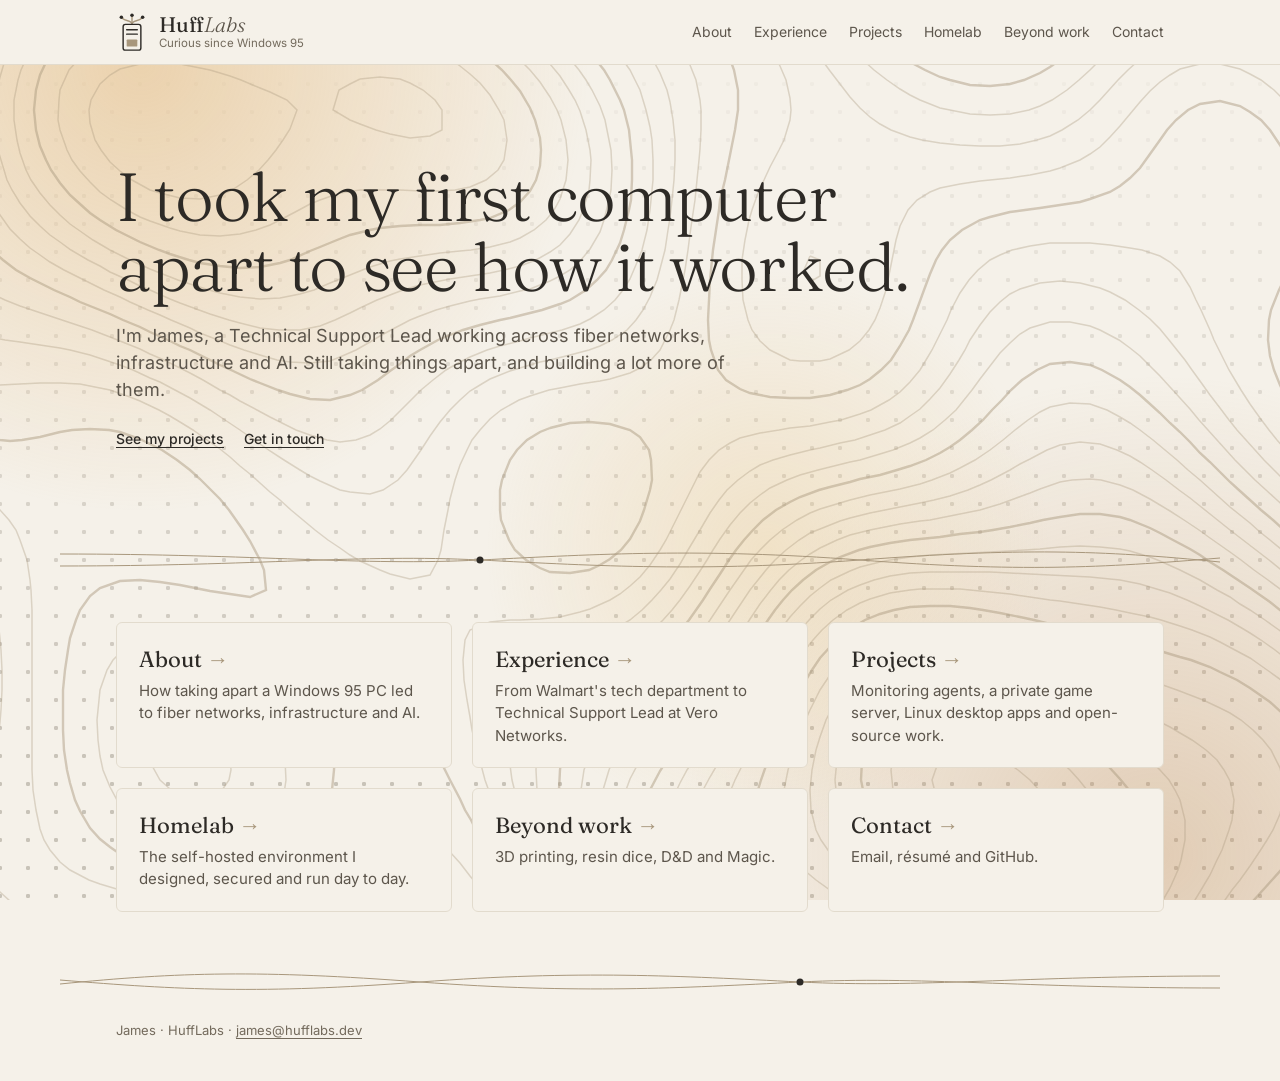
==== commit 25892008: "Background: spread-out contour lines, stronger glows, fading dots; drop hero strands" ====
--- a/index.html
+++ b/index.html
@@ -20,7 +20,7 @@
 <body>
   <div class="backdrop" aria-hidden="true">
     <div class="glow g1"></div><div class="glow g2"></div><div class="glow g3"></div>
-    <svg viewBox="0 0 1440 900" preserveAspectRatio="xMidYMid slice"><path class="topo" d="M190 140L189 142L187 144L186 145L184 147L183 148L182 149L180 151L179 152L177 153L175 153L174 154L172 155L171 157L169 159L167 160L165 162L163 164L160 165L157 165L154 165L151 164L149 162L147 161L145 160L143 158L140 157L138 156L135 155L133 154L131 152L130 150L129 148L128 146L127 144L127 142L127 140L128 138L128 136L130 134L132 132L134 131L136 130L138 128L140 127L141 126L143 125L145 124L147 123L149 123L152 123L154 123L156 123L158 123L160 123L162 122L165 121L168 119L171 118L175 117L178 117L182 117L185 118L187 120L189 122L191 124L192 126L193 129L193 131L193 133L193 136L192 138Z"/><path class="topo" d="M221 140L218 144L215 147L211 150L209 153L206 156L203 158L200 161L197 163L194 165L190 167L187 169L184 171L181 174L178 177L175 181L171 185L166 188L160 190L154 190L148 189L143 187L138 184L134 181L130 179L125 177L121 175L115 173L111 171L106 168L102 165L99 161L97 157L96 153L95 148L95 144L95 140L96 136L97 132L100 128L103 125L107 122L111 119L115 117L119 114L122 112L126 110L130 108L134 107L139 106L143 106L148 106L152 107L156 106L160 105L164 104L169 101L175 98L182 95L189 93L197 93L203 94L209 97L214 100L218 104L221 108L223 113L225 118L226 122L226 127L225 131L224 136Z"/><path class="topo" d="M252 140L248 146L242 151L237 155L233 160L228 164L224 167L219 171L215 174L210 177L205 180L201 183L196 187L192 191L188 197L183 203L176 208L169 212L160 215L151 215L143 213L135 210L128 206L121 201L115 198L108 195L101 192L93 190L85 187L78 182L72 177L68 172L66 165L64 159L63 153L63 146L63 140L64 134L67 128L70 122L75 117L80 112L86 108L92 105L98 101L103 98L109 95L115 92L121 90L128 89L135 89L142 90L148 90L154 90L160 88L166 85L174 81L183 76L193 72L204 70L215 69L225 71L234 75L241 80L246 86L251 93L254 100L257 107L259 113L260 120L259 127L256 134Z"/><path class="topo major" d="M284 140L278 148L270 154L263 160L256 166L250 171L244 176L238 181L232 185L226 189L220 193L214 197L209 203L204 209L198 216L190 224L182 231L171 237L160 239L148 239L137 237L127 232L117 227L109 221L100 217L91 213L80 210L70 207L59 203L50 197L43 190L37 182L34 174L33 165L32 157L32 148L32 140L34 132L36 124L40 116L46 109L53 103L60 97L68 92L76 88L84 84L92 80L100 77L109 74L118 73L127 73L136 74L144 74L152 73L160 71L169 66L179 60L191 54L205 49L219 46L234 45L247 48L258 54L267 61L274 69L280 78L285 87L289 96L292 104L293 114L292 123L289 132Z"/><path class="topo" d="M317 140L308 150L298 158L289 166L280 172L272 178L264 184L257 190L249 196L242 201L235 206L228 212L222 219L215 227L208 237L198 246L187 254L174 261L160 264L145 263L131 260L119 254L107 247L96 241L85 236L73 232L60 228L46 224L33 219L21 212L12 203L6 193L3 182L2 171L1 161L1 150L2 140L3 130L5 120L10 110L16 101L25 93L34 86L44 80L54 74L64 69L75 65L85 61L97 59L108 58L120 58L130 58L141 58L150 57L160 53L171 47L184 39L199 31L217 25L235 22L252 22L268 26L282 33L293 42L301 52L309 63L315 74L321 84L325 96L327 107L327 118L323 129Z"/><path class="topo" d="M350 140L339 152L326 162L314 171L302 178L292 186L283 193L275 199L267 206L258 213L250 220L243 227L235 236L227 246L218 257L206 268L193 278L177 285L160 288L143 287L126 282L111 276L97 268L84 261L70 256L55 251L39 247L22 242L6 236L-7 227L-18 216L-24 204L-28 191L-29 177L-29 165L-29 152L-29 140L-28 128L-25 116L-21 104L-13 93L-4 83L8 75L20 67L32 61L45 55L58 50L71 46L85 44L99 42L112 42L125 43L137 42L148 40L160 35L173 27L189 18L208 9L228 1L250 -3L271 -2L289 3L305 12L318 23L328 35L337 48L346 61L353 73L359 86L362 100L362 114L358 127Z"/><path class="topo" d="M383 140L369 154L354 165L338 175L325 184L313 193L302 201L293 209L284 217L275 225L266 234L257 243L248 253L239 265L228 278L214 290L198 301L180 308L160 311L140 310L121 305L103 297L87 289L71 281L55 275L37 270L17 266L-2 260L-21 252L-36 242L-48 229L-55 214L-58 199L-58 183L-58 168L-58 154L-59 140L-58 126L-56 112L-52 98L-44 85L-33 73L-20 63L-5 55L11 47L26 41L42 36L57 32L73 29L89 28L105 27L119 27L133 26L146 23L160 16L176 7L194 -4L216 -15L240 -23L265 -26L289 -25L310 -19L328 -8L343 5L355 19L366 33L376 48L386 62L393 77L398 93L398 109L393 125Z"/><path class="topo major" d="M416 140L399 155L381 169L362 180L346 190L332 199L320 209L310 218L301 228L292 237L282 248L273 259L262 271L251 284L238 298L222 312L204 323L183 331L160 334L137 332L116 326L96 318L77 309L58 301L39 295L18 290L-5 285L-27 279L-48 269L-65 257L-78 241L-84 224L-87 207L-87 189L-87 172L-87 156L-88 140L-89 124L-88 108L-84 92L-75 77L-63 63L-47 52L-30 42L-11 34L7 27L26 22L44 17L62 15L80 13L97 12L114 12L129 10L144 5L160 -3L178 -14L200 -26L224 -38L252 -47L280 -50L307 -48L331 -40L351 -28L367 -13L382 2L395 18L407 34L419 51L428 68L434 86L434 104L428 123Z"/><path class="topo" d="M448 140L429 157L407 172L386 185L367 196L351 206L339 216L328 227L319 238L309 250L299 262L288 275L276 289L263 304L248 319L230 334L209 346L185 354L160 357L135 354L110 348L88 339L66 330L45 322L23 316L-1 310L-27 305L-52 297L-76 286L-94 272L-107 254L-114 234L-116 214L-116 195L-116 176L-117 158L-119 140L-121 122L-120 103L-116 85L-107 68L-93 53L-75 40L-54 29L-33 20L-11 14L10 8L31 4L51 1L71 -1L90 -3L108 -4L125 -7L142 -13L160 -23L181 -35L205 -49L233 -61L263 -70L295 -73L324 -70L350 -61L373 -48L391 -31L408 -14L423 4L438 21L453 39L464 58L471 78L471 99L463 120Z"/><path class="topo" d="M481 140L458 159L432 176L408 189L387 201L370 213L357 224L346 237L337 250L327 263L316 278L304 292L291 308L276 324L258 340L238 355L214 367L188 376L160 379L132 376L105 370L80 361L56 351L32 343L6 337L-21 331L-50 325L-78 316L-103 303L-123 286L-135 266L-142 244L-144 222L-144 200L-144 180L-146 160L-149 140L-153 120L-154 99L-150 79L-140 59L-124 42L-103 28L-79 16L-53 7L-29 0L-5 -5L18 -10L40 -13L62 -16L82 -18L102 -21L121 -25L140 -32L160 -43L183 -57L210 -71L241 -85L275 -93L309 -96L341 -92L370 -82L394 -67L415 -49L434 -30L452 -12L470 7L487 27L501 48L508 71L508 95L498 118Z"/><path class="topo" d="M513 140L486 161L457 179L430 193L407 206L389 219L375 232L365 246L355 261L345 277L334 293L320 309L305 326L288 343L268 360L245 376L219 388L190 397L160 400L130 398L100 391L72 382L45 373L18 365L-10 358L-41 352L-72 345L-103 335L-130 320L-150 301L-163 278L-170 254L-171 229L-171 206L-172 183L-175 162L-180 140L-185 118L-187 95L-184 72L-173 50L-154 32L-130 16L-102 4L-74 -5L-46 -12L-19 -18L6 -23L30 -27L53 -30L75 -33L96 -37L116 -43L137 -52L160 -64L186 -79L216 -94L250 -107L286 -116L323 -119L358 -114L389 -102L416 -86L439 -67L461 -47L482 -27L503 -6L522 15L538 38L546 63L545 90L534 116Z"/><path class="topo" d="M1320 120L1317 122L1315 123L1313 125L1312 126L1310 127L1309 128L1308 130L1308 131L1307 132L1306 134L1305 135L1303 137L1302 139L1300 141L1298 143L1296 144L1293 145L1290 145L1287 145L1284 144L1282 143L1279 142L1277 141L1274 140L1272 139L1269 139L1266 138L1264 136L1262 134L1261 132L1260 130L1260 128L1260 126L1260 124L1260 122L1260 120L1260 118L1260 116L1261 114L1262 112L1263 111L1265 109L1267 108L1269 107L1271 106L1274 105L1276 105L1278 104L1280 104L1282 104L1284 103L1286 103L1288 102L1290 100L1293 99L1295 97L1299 96L1302 95L1306 95L1309 96L1312 97L1314 99L1316 101L1317 103L1319 105L1320 107L1322 109L1322 111L1323 113L1322 116L1321 118Z"/><path class="topo" d="M1349 120L1345 124L1340 127L1336 129L1333 132L1330 134L1328 136L1327 139L1325 142L1324 145L1322 148L1320 151L1317 155L1314 159L1311 162L1306 166L1301 168L1296 170L1290 170L1284 169L1279 167L1274 165L1269 163L1264 162L1259 160L1253 159L1247 158L1242 155L1237 153L1234 149L1232 145L1231 140L1231 136L1231 132L1231 128L1231 124L1230 120L1230 116L1230 112L1231 108L1233 105L1236 101L1240 99L1244 96L1249 94L1253 93L1257 91L1262 90L1266 89L1270 88L1274 87L1278 86L1282 85L1286 83L1290 80L1295 77L1301 74L1307 72L1314 70L1321 70L1328 72L1333 75L1338 78L1341 82L1345 86L1348 90L1351 94L1354 98L1356 102L1356 107L1355 111L1353 116Z"/><path class="topo" d="M1379 120L1372 125L1365 130L1358 134L1353 137L1350 141L1347 144L1345 149L1343 153L1341 158L1338 162L1335 167L1331 173L1327 178L1321 183L1315 188L1307 192L1299 194L1290 194L1281 193L1273 191L1265 188L1258 185L1250 183L1242 181L1234 179L1226 177L1218 174L1211 169L1206 163L1204 157L1203 150L1203 144L1203 137L1203 131L1202 126L1200 120L1199 114L1199 108L1200 102L1204 97L1209 92L1215 88L1222 85L1228 82L1235 79L1242 77L1248 75L1254 74L1260 73L1266 71L1272 69L1277 67L1283 64L1290 60L1298 55L1306 51L1316 47L1327 46L1337 46L1346 48L1354 52L1361 58L1367 63L1372 69L1377 75L1382 81L1386 87L1389 93L1390 100L1389 107L1385 114Z"/><path class="topo major" d="M1408 120L1398 127L1388 133L1380 138L1373 142L1369 147L1366 152L1364 158L1361 164L1358 171L1355 177L1351 184L1345 191L1339 198L1332 204L1323 210L1313 215L1302 218L1290 218L1279 217L1268 214L1257 211L1247 207L1237 205L1226 202L1215 200L1203 196L1193 192L1185 185L1179 178L1176 169L1175 160L1175 151L1175 143L1174 135L1172 128L1170 120L1168 112L1168 104L1169 96L1174 89L1181 82L1190 77L1199 73L1208 69L1218 66L1226 64L1234 61L1242 59L1250 57L1258 55L1265 52L1273 49L1281 44L1290 39L1300 33L1312 28L1325 23L1339 21L1352 22L1364 25L1375 30L1384 37L1392 45L1399 52L1406 60L1413 67L1419 75L1423 84L1425 93L1422 103L1417 112Z"/><path class="topo" d="M1437 120L1424 129L1412 136L1401 142L1393 148L1388 154L1385 161L1383 168L1380 176L1377 184L1372 192L1366 201L1360 209L1351 217L1342 225L1331 232L1318 238L1304 241L1290 242L1276 240L1262 237L1249 233L1236 230L1223 227L1209 224L1195 220L1181 216L1169 210L1159 202L1152 192L1148 181L1147 169L1147 158L1147 148L1146 139L1143 130L1139 120L1136 110L1136 100L1138 90L1144 81L1153 73L1164 66L1177 61L1189 57L1201 54L1211 51L1221 47L1231 44L1240 41L1250 38L1259 34L1269 30L1279 24L1290 18L1303 11L1318 4L1334 -1L1350 -3L1367 -2L1382 2L1395 9L1407 17L1417 26L1426 35L1436 44L1445 54L1453 64L1458 75L1459 86L1456 98L1448 110Z"/><path class="topo" d="M1465 120L1449 130L1434 139L1422 146L1413 153L1407 160L1404 169L1402 178L1399 188L1395 198L1390 208L1382 218L1374 227L1364 237L1352 246L1338 254L1323 260L1307 264L1290 265L1273 264L1256 261L1241 257L1225 253L1209 249L1192 245L1175 241L1159 236L1144 228L1133 218L1125 205L1121 192L1120 179L1120 166L1119 154L1117 143L1113 131L1108 120L1104 108L1103 96L1106 84L1114 72L1125 63L1140 56L1155 50L1170 45L1184 41L1197 38L1208 34L1219 30L1230 25L1241 21L1252 16L1264 11L1276 4L1290 -4L1306 -12L1323 -19L1342 -24L1362 -27L1381 -25L1399 -20L1415 -12L1429 -3L1442 8L1454 18L1466 29L1477 40L1487 52L1493 65L1494 80L1489 94L1479 108Z"/><path class="topo" d="M1493 120L1474 132L1456 142L1442 150L1432 158L1427 167L1424 177L1422 188L1419 200L1414 212L1407 224L1399 235L1388 245L1376 256L1362 266L1346 275L1329 282L1310 286L1290 288L1270 287L1251 284L1232 280L1213 276L1194 272L1175 268L1155 262L1137 255L1120 246L1107 233L1099 219L1095 203L1093 188L1093 173L1092 159L1088 146L1083 133L1076 120L1071 106L1070 91L1074 77L1083 64L1098 54L1115 45L1134 39L1151 34L1168 29L1182 25L1195 20L1208 15L1220 9L1233 4L1246 -2L1259 -9L1274 -17L1290 -25L1308 -34L1329 -42L1351 -48L1373 -50L1396 -48L1417 -42L1435 -34L1452 -23L1467 -11L1482 1L1497 13L1510 26L1522 40L1528 56L1529 73L1523 90L1510 106Z"/><path class="topo major" d="M1519 120L1498 133L1478 144L1462 154L1452 164L1447 174L1444 186L1442 199L1439 213L1434 226L1425 239L1415 252L1402 263L1387 275L1371 285L1353 295L1334 303L1312 309L1290 311L1267 311L1245 309L1223 305L1201 300L1180 295L1157 290L1135 284L1114 275L1096 263L1082 249L1073 232L1069 214L1067 197L1066 180L1064 165L1059 150L1051 135L1043 120L1037 104L1036 87L1041 71L1053 56L1070 44L1091 35L1113 28L1133 23L1152 18L1168 12L1182 6L1196 -0L1210 -7L1224 -14L1239 -21L1254 -29L1271 -38L1290 -47L1311 -56L1334 -64L1359 -70L1385 -72L1410 -70L1434 -64L1455 -55L1475 -43L1493 -30L1511 -17L1528 -3L1544 11L1557 28L1564 46L1564 66L1555 85L1540 104Z"/><path class="topo" d="M749 470L748 472L748 474L747 475L746 477L745 479L744 480L744 482L744 485L743 487L742 489L740 491L738 493L735 494L733 496L730 497L727 498L723 499L720 499L717 498L713 498L711 496L708 495L705 493L703 492L701 491L698 490L695 489L691 488L689 486L686 484L685 482L685 480L685 477L686 474L688 472L689 470L690 468L691 466L692 464L693 463L694 461L695 459L697 458L699 457L700 455L702 454L704 453L705 451L707 449L709 448L711 446L714 445L717 443L720 442L723 441L727 440L731 440L735 439L739 440L743 441L745 443L747 446L748 449L748 452L748 455L748 458L747 461L747 463L748 465L748 466L749 468Z"/><path class="topo" d="M778 470L777 474L775 477L773 480L771 484L769 487L768 491L768 495L767 499L766 504L763 508L760 512L756 516L751 519L746 522L740 524L733 526L727 527L720 527L713 526L707 525L701 522L696 519L691 516L686 514L681 511L675 510L669 508L663 506L657 503L653 499L650 494L650 489L651 484L653 479L656 474L659 470L661 466L662 462L663 459L665 455L667 452L670 449L673 446L677 443L681 441L684 438L687 436L691 432L694 429L698 426L703 422L708 419L714 416L720 414L727 412L734 410L742 409L750 408L758 410L765 412L771 416L774 422L776 428L776 435L776 441L775 447L775 451L775 455L776 459L777 463L778 466Z"/><path class="topo" d="M807 470L805 476L802 481L799 486L795 490L793 495L792 501L791 507L790 514L789 521L786 528L781 534L775 540L767 545L759 549L750 552L740 554L730 555L720 555L710 554L701 551L692 548L684 543L676 539L669 536L661 533L652 530L643 527L633 524L625 519L619 513L616 506L615 498L617 490L621 483L625 476L628 470L631 464L633 459L634 453L636 447L639 442L644 438L649 433L655 430L661 426L667 423L672 419L677 414L682 409L687 404L694 399L702 394L710 389L720 385L730 382L742 379L753 378L766 377L777 379L787 384L795 390L801 399L804 408L804 418L803 427L802 435L802 442L803 448L805 453L807 459L808 464Z"/><path class="topo major" d="M837 470L833 477L829 484L824 491L819 497L816 503L815 511L814 519L814 528L812 538L808 548L802 557L793 564L783 570L772 575L759 579L746 581L733 582L720 582L707 581L694 577L683 573L672 568L662 563L651 558L640 554L628 551L616 547L604 542L593 536L585 527L582 518L581 507L584 497L589 487L594 478L598 470L601 462L603 455L604 447L607 440L611 433L618 426L625 421L634 416L642 412L650 408L656 403L663 397L669 390L677 382L686 375L696 368L707 362L720 356L734 352L749 348L765 346L781 347L796 349L809 355L820 364L827 376L831 388L832 401L831 413L830 423L830 432L832 440L834 447L837 455L838 462Z"/><path class="topo" d="M866 470L861 479L855 488L848 495L843 503L839 511L838 520L838 531L838 543L836 556L831 568L823 579L813 589L799 596L785 602L769 606L753 608L736 609L720 609L704 607L688 603L674 598L660 592L647 586L633 581L619 576L604 572L589 567L574 561L561 552L552 542L548 529L548 516L552 503L558 491L564 480L568 470L571 460L572 451L574 441L577 432L583 423L591 415L602 409L613 403L623 398L633 393L641 387L649 379L657 370L666 361L677 351L689 342L704 333L720 326L738 321L756 317L776 315L796 316L815 320L831 328L844 339L853 353L857 368L859 384L859 398L858 411L859 422L861 432L865 441L867 451L868 460Z"/><path class="topo" d="M895 470L888 481L880 491L872 500L865 509L862 519L861 530L861 543L862 558L860 574L855 589L845 602L832 613L816 622L798 628L779 632L759 635L740 636L720 635L701 633L682 629L664 624L648 617L631 611L615 604L598 599L580 593L562 587L545 579L530 568L520 555L515 541L516 525L520 510L527 495L533 482L537 470L540 458L541 447L543 435L547 423L554 413L565 404L578 396L592 390L605 385L617 379L627 372L636 362L645 351L655 339L668 326L683 315L700 305L720 296L741 290L764 285L787 284L811 285L833 291L852 300L868 314L878 331L884 349L886 367L887 384L887 399L889 412L892 424L895 435L898 447L898 458Z"/><path class="topo" d="M923 470L915 483L905 494L895 505L888 515L884 527L884 540L885 556L887 573L885 592L879 610L867 626L851 638L832 648L811 654L788 658L765 661L743 662L720 661L698 659L676 655L655 649L635 642L616 635L596 628L576 622L556 615L535 607L515 597L499 584L488 569L483 552L484 534L489 516L496 499L502 484L506 470L508 456L509 442L511 429L516 415L525 403L539 393L555 384L572 378L587 372L601 365L613 356L623 345L633 332L645 317L659 301L676 287L697 275L720 266L745 258L771 254L799 253L826 255L851 262L873 274L891 289L903 308L911 329L914 350L915 369L917 386L919 401L923 415L926 429L929 443L928 457Z"/><path class="topo" d="M139 760L140 762L141 764L142 766L143 769L143 771L142 774L141 776L139 778L137 780L134 781L131 782L128 783L124 783L121 782L118 781L115 780L112 779L110 779L108 778L106 778L104 778L102 777L100 776L98 775L97 774L95 773L94 772L92 771L89 771L87 770L83 769L80 768L77 767L75 765L74 762L73 760L74 758L74 755L76 753L77 751L79 749L81 748L83 746L86 745L88 744L91 743L93 742L95 741L98 740L100 739L102 739L105 738L107 738L110 738L112 739L115 740L117 741L119 742L121 743L123 743L125 744L128 744L130 745L132 746L134 748L134 750L135 751L135 753L136 755L136 757L137 758Z"/><path class="topo" d="M167 760L171 764L173 768L175 773L176 778L176 783L174 787L171 792L168 796L163 799L158 802L152 804L145 805L138 805L132 804L125 802L120 800L115 799L110 798L106 797L101 796L97 795L93 794L90 792L87 790L84 788L81 785L78 784L74 782L69 781L63 780L56 779L49 776L44 773L39 769L37 765L36 760L37 755L39 751L42 746L45 742L48 739L52 735L57 732L61 730L66 728L71 726L76 724L81 722L85 720L90 719L94 717L100 716L105 716L110 717L115 718L119 720L124 722L128 724L132 725L136 726L141 727L146 728L151 730L154 732L157 736L159 739L159 743L160 747L160 750L162 753L164 756Z"/><path class="topo" d="M196 760L201 766L206 772L209 780L210 787L209 794L206 801L202 808L196 813L189 819L181 823L172 826L162 827L152 827L142 826L133 824L125 821L117 819L110 817L103 816L97 814L91 813L85 811L80 808L75 805L71 801L67 798L62 795L56 793L48 792L39 790L28 788L18 785L10 780L4 774L0 767L-0 760L1 753L5 746L9 740L13 734L18 728L24 723L30 718L37 714L44 711L51 708L58 705L65 703L72 700L79 698L87 696L94 695L102 695L110 696L117 698L124 701L130 704L137 706L143 708L150 709L157 710L165 712L171 715L177 719L180 723L182 729L183 735L184 740L185 745L187 750L191 755Z"/><path class="topo major" d="M225 760L233 768L239 777L243 786L244 796L242 806L238 815L232 823L224 831L215 838L204 843L192 847L180 849L166 849L153 848L141 845L130 842L119 839L110 837L101 835L93 833L84 830L77 827L70 823L64 819L59 814L54 810L47 807L38 805L27 803L14 801L0 798L-13 793L-25 787L-33 779L-36 769L-37 760L-34 751L-29 742L-24 733L-18 726L-12 718L-5 711L3 705L12 699L21 694L31 690L40 687L50 683L60 680L69 677L79 675L89 674L100 674L110 675L120 678L129 682L137 685L146 688L154 689L164 691L174 693L184 695L192 699L199 705L204 712L206 719L207 727L207 734L209 740L213 747L218 753Z"/><path class="topo" d="M255 760L265 770L272 781L277 793L279 805L276 817L270 829L262 839L252 848L240 856L227 863L212 868L197 871L180 872L164 870L149 867L135 864L122 860L110 857L99 854L88 851L78 848L69 843L61 838L54 832L47 827L40 822L31 818L20 816L6 814L-11 812L-29 808L-46 802L-59 794L-69 783L-73 772L-73 760L-69 748L-63 737L-56 727L-49 717L-42 708L-34 699L-24 690L-14 683L-2 677L10 672L22 667L35 664L47 660L59 657L72 655L85 653L97 653L110 655L122 658L133 662L144 666L155 669L166 671L178 673L191 675L203 678L213 684L221 691L226 700L229 709L229 719L230 728L233 736L238 743L246 751Z"/><path class="topo" d="M285 760L297 772L307 786L312 800L313 815L310 829L302 842L292 854L279 865L265 875L249 883L232 889L214 893L194 894L175 893L157 890L140 886L124 881L110 877L97 873L84 869L72 865L61 859L52 853L43 846L35 839L27 834L16 830L2 827L-16 825L-37 823L-58 818L-78 811L-94 800L-105 788L-109 774L-108 760L-103 746L-96 733L-88 721L-80 709L-72 697L-63 686L-52 676L-40 667L-26 659L-11 653L4 648L20 644L35 640L50 637L65 635L80 633L95 633L110 635L124 639L138 642L151 646L164 649L178 652L193 654L207 657L222 662L234 668L243 677L248 688L251 700L252 711L253 722L256 731L263 740L273 749Z"/><path class="topo" d="M316 760L330 774L342 790L348 807L348 824L343 840L333 855L321 869L306 882L289 893L271 902L252 910L231 915L209 917L187 916L165 913L145 908L127 903L110 898L94 893L80 887L66 881L54 874L43 867L33 859L24 851L13 846L-0 842L-17 839L-39 837L-63 834L-88 828L-111 819L-129 807L-140 793L-144 776L-142 760L-136 744L-128 729L-119 715L-111 701L-102 687L-92 674L-80 661L-66 650L-50 641L-32 634L-14 629L4 625L22 621L40 618L58 615L75 614L93 614L110 615L127 619L143 622L158 626L174 630L190 632L207 635L224 639L241 645L254 653L264 664L270 677L272 691L273 704L275 716L280 726L289 737L301 748Z"/><path class="topo major" d="M348 760L364 776L377 795L383 814L383 833L376 852L364 869L349 884L332 898L313 910L293 922L272 931L248 937L224 940L198 940L174 936L151 931L129 925L110 918L92 911L76 905L60 897L46 889L34 880L23 872L12 864L-1 858L-17 854L-37 851L-62 849L-90 845L-118 839L-144 828L-163 814L-175 797L-179 779L-176 760L-169 742L-160 725L-150 708L-141 692L-132 676L-122 661L-109 646L-94 634L-75 623L-54 615L-32 610L-11 605L10 602L31 599L51 596L71 594L90 594L110 595L129 598L148 602L166 606L184 609L203 613L222 616L241 621L259 628L274 638L285 651L291 666L294 682L295 696L298 709L304 722L315 733L330 746Z"/><path class="topo" d="M380 760L399 779L412 799L419 821L417 843L408 863L394 881L377 898L358 914L337 928L315 941L291 952L266 960L238 964L210 964L183 960L156 954L132 947L110 938L90 930L72 922L55 913L39 903L26 894L13 884L0 876L-15 870L-33 866L-57 864L-85 861L-117 857L-148 849L-176 837L-197 821L-210 802L-213 781L-209 760L-201 740L-191 721L-182 702L-173 684L-164 666L-153 648L-139 631L-121 617L-99 605L-75 597L-50 591L-25 587L-1 583L22 580L44 578L66 575L88 575L110 575L132 578L153 581L173 585L194 589L215 593L237 597L258 603L278 612L294 624L305 639L311 656L314 673L316 689L320 703L328 717L342 730L360 744Z"/><path class="topo" d="M1357 780L1358 782L1359 784L1361 786L1363 789L1364 792L1364 794L1363 797L1360 799L1358 800L1354 801L1351 802L1347 802L1344 802L1341 802L1338 802L1335 801L1332 801L1330 801L1328 800L1325 799L1323 798L1321 798L1319 797L1317 797L1315 796L1313 795L1311 794L1309 793L1308 791L1307 790L1306 788L1304 787L1302 785L1301 784L1299 782L1298 780L1298 778L1298 776L1299 774L1301 772L1303 771L1305 769L1306 768L1307 766L1308 764L1309 762L1311 759L1312 758L1315 756L1318 755L1321 754L1324 754L1327 755L1330 755L1333 756L1335 757L1338 759L1340 760L1341 762L1343 764L1344 765L1345 767L1346 768L1348 769L1349 770L1351 771L1352 772L1354 774L1355 775L1355 777L1356 778Z"/><path class="topo" d="M1383 780L1386 784L1389 788L1393 792L1396 798L1398 803L1398 809L1395 814L1391 818L1385 821L1378 822L1371 823L1364 824L1357 824L1351 823L1346 823L1340 823L1335 822L1330 821L1325 820L1321 819L1317 817L1312 816L1308 815L1304 813L1300 812L1296 810L1292 808L1289 805L1286 803L1284 800L1281 797L1278 794L1274 791L1271 788L1268 784L1266 780L1265 776L1266 772L1269 768L1272 764L1276 761L1279 758L1282 755L1284 751L1286 747L1288 743L1291 739L1295 735L1300 732L1305 730L1312 729L1318 729L1324 730L1330 731L1336 733L1341 735L1345 737L1350 740L1353 743L1356 747L1358 750L1361 753L1363 756L1366 758L1369 760L1372 762L1374 765L1377 767L1379 770L1380 773L1382 777Z"/><path class="topo" d="M1410 780L1414 785L1419 792L1425 799L1430 807L1432 815L1432 823L1428 831L1421 837L1412 841L1402 843L1391 844L1381 845L1371 845L1362 845L1354 845L1345 845L1338 844L1330 843L1323 841L1316 838L1310 836L1304 834L1298 832L1291 829L1285 827L1279 825L1274 821L1269 818L1265 814L1260 810L1256 806L1251 801L1246 797L1240 792L1236 786L1233 780L1233 774L1235 768L1239 762L1244 757L1250 752L1255 748L1258 743L1261 737L1263 731L1266 724L1271 717L1277 711L1284 707L1293 704L1302 703L1312 704L1321 705L1330 707L1338 710L1346 713L1353 716L1359 720L1365 725L1369 730L1373 735L1376 739L1380 743L1384 747L1388 750L1392 753L1396 757L1399 761L1402 766L1404 770L1407 775Z"/><path class="topo major" d="M1437 780L1443 787L1450 796L1458 805L1464 816L1467 827L1466 838L1461 848L1451 855L1439 861L1425 864L1411 865L1397 866L1384 866L1373 867L1362 867L1351 867L1340 866L1330 865L1320 862L1311 858L1303 855L1295 851L1287 848L1279 845L1271 842L1263 839L1256 835L1249 830L1243 825L1237 820L1230 814L1224 809L1217 802L1210 796L1204 788L1201 780L1201 772L1204 764L1210 756L1217 750L1224 743L1230 737L1234 730L1238 723L1240 714L1244 704L1250 696L1258 688L1269 682L1280 679L1293 678L1306 679L1318 681L1330 684L1341 687L1351 691L1361 695L1369 700L1377 706L1383 712L1388 719L1392 725L1397 730L1402 735L1407 740L1412 745L1417 750L1421 755L1425 761L1428 767L1432 773Z"/><path class="topo" d="M1464 780L1472 789L1482 800L1491 812L1498 825L1502 839L1500 853L1493 865L1481 874L1465 880L1448 884L1430 886L1413 887L1398 887L1383 889L1370 890L1356 890L1343 889L1330 887L1318 883L1307 879L1296 873L1286 869L1277 864L1267 861L1257 857L1247 853L1238 848L1229 843L1221 837L1212 830L1204 823L1196 816L1187 808L1179 800L1173 790L1170 780L1170 770L1174 760L1182 751L1190 742L1198 735L1205 727L1210 718L1214 708L1217 697L1222 685L1229 674L1240 664L1253 658L1268 654L1284 653L1300 655L1316 657L1330 661L1344 664L1357 669L1369 674L1379 680L1389 687L1397 695L1403 703L1409 710L1414 718L1420 724L1426 730L1432 737L1438 743L1443 750L1447 757L1452 764L1457 772Z"/><path class="topo" d="M1492 780L1502 791L1514 804L1525 819L1534 835L1537 852L1535 867L1525 881L1510 892L1491 899L1470 903L1449 906L1429 907L1411 909L1394 911L1378 912L1362 913L1346 912L1330 909L1315 905L1302 898L1289 892L1278 886L1267 880L1255 876L1244 871L1232 867L1220 862L1209 855L1198 848L1188 841L1177 833L1167 824L1157 814L1148 804L1141 792L1138 780L1140 768L1145 756L1154 745L1163 735L1173 726L1180 716L1186 705L1189 693L1193 679L1199 665L1208 651L1221 641L1237 633L1256 629L1275 629L1294 631L1313 634L1330 638L1346 642L1362 647L1376 652L1390 659L1401 667L1411 676L1419 686L1425 696L1431 705L1438 713L1444 721L1451 728L1457 736L1464 744L1470 752L1476 761L1483 770Z"/><path class="topo" d="M1520 780L1533 793L1546 808L1559 825L1569 844L1572 864L1568 882L1557 898L1539 910L1516 918L1492 923L1468 926L1445 928L1425 930L1405 933L1386 936L1367 937L1348 936L1330 932L1313 926L1297 918L1283 910L1270 902L1257 896L1244 890L1230 885L1216 881L1202 875L1188 868L1175 861L1162 852L1150 842L1138 832L1127 820L1117 808L1111 794L1108 780L1110 766L1116 752L1126 740L1137 728L1147 717L1155 705L1160 692L1165 677L1169 661L1176 644L1187 629L1203 617L1222 609L1244 605L1267 605L1289 608L1310 611L1330 616L1349 620L1367 624L1384 630L1400 638L1414 647L1425 658L1435 670L1442 681L1448 692L1455 702L1462 712L1469 721L1477 729L1484 738L1492 748L1500 758L1509 768Z"/><path class="topo major" d="M1549 780L1564 795L1580 813L1594 832L1604 854L1607 876L1602 896L1588 914L1567 927L1541 936L1514 942L1487 946L1462 949L1439 952L1417 956L1395 959L1373 961L1351 960L1330 955L1310 947L1292 938L1277 927L1262 918L1248 910L1233 904L1217 899L1200 894L1183 889L1166 882L1151 873L1136 863L1122 852L1109 839L1097 826L1087 812L1080 796L1078 780L1081 764L1088 748L1099 734L1110 721L1121 708L1129 694L1135 679L1139 662L1144 643L1153 624L1166 607L1184 593L1207 585L1232 581L1258 582L1283 585L1307 589L1330 593L1352 597L1372 602L1392 608L1411 616L1427 626L1440 639L1450 653L1458 667L1465 680L1472 692L1479 703L1487 713L1496 723L1505 733L1514 744L1524 755L1536 767Z"/><path class="topo" d="M1579 780L1596 797L1613 817L1629 839L1639 863L1641 887L1634 910L1618 929L1594 944L1566 955L1536 961L1506 966L1478 970L1453 975L1428 980L1404 984L1379 986L1354 984L1330 978L1308 968L1288 957L1270 944L1254 934L1239 925L1222 919L1204 913L1184 909L1164 903L1145 895L1126 886L1109 874L1094 861L1080 847L1068 832L1057 816L1051 798L1049 780L1052 762L1060 745L1072 729L1084 714L1095 699L1103 683L1109 665L1113 645L1119 624L1130 603L1145 585L1166 570L1192 561L1221 558L1250 559L1278 562L1305 567L1330 571L1354 575L1378 579L1401 585L1422 593L1440 605L1455 620L1466 636L1475 652L1481 668L1488 682L1496 694L1504 706L1514 716L1525 727L1536 739L1549 751L1563 765Z"/><path class="topo" d="M1609 780L1628 799L1647 821L1663 846L1673 873L1675 899L1666 924L1648 945L1622 961L1590 973L1557 980L1525 986L1495 992L1467 998L1440 1004L1413 1008L1385 1010L1357 1008L1330 1000L1305 989L1284 975L1265 961L1247 949L1230 939L1211 933L1190 928L1168 923L1145 917L1122 909L1101 899L1082 886L1066 871L1051 855L1038 838L1028 819L1022 800L1021 780L1024 760L1033 741L1044 723L1057 706L1068 689L1076 671L1082 651L1087 629L1094 606L1106 583L1124 562L1148 547L1178 538L1210 535L1242 536L1273 540L1302 544L1330 548L1357 551L1384 555L1409 561L1433 571L1454 584L1470 601L1482 619L1491 638L1497 656L1504 672L1512 686L1521 698L1533 710L1545 722L1559 735L1574 748L1591 763Z"/><path class="topo" d="M1640 780L1661 801L1681 826L1698 853L1708 882L1708 910L1698 937L1677 960L1648 978L1614 990L1579 1000L1545 1007L1512 1014L1482 1021L1452 1028L1422 1034L1391 1035L1360 1032L1330 1023L1303 1009L1279 993L1259 977L1240 963L1221 953L1200 947L1177 942L1151 938L1125 932L1099 923L1076 912L1055 897L1037 881L1022 863L1010 844L1000 823L994 802L993 780L997 758L1005 738L1017 718L1029 699L1040 680L1048 660L1054 637L1060 612L1069 587L1083 562L1104 541L1131 525L1163 516L1199 513L1234 514L1268 518L1299 522L1330 525L1360 528L1389 531L1418 537L1444 547L1467 562L1485 582L1498 603L1506 625L1513 645L1519 663L1527 678L1538 691L1551 704L1566 716L1583 730L1601 745L1620 761Z"/><path class="topo" d="M502 60L503 62L503 64L503 67L502 69L501 71L500 73L498 74L496 76L494 77L491 78L488 79L485 79L482 78L479 77L476 76L474 75L472 74L470 74L468 74L466 75L464 76L462 76L459 77L457 77L455 76L453 75L451 74L449 73L447 72L445 71L443 69L441 68L439 66L439 64L438 62L438 60L438 58L439 56L440 54L441 52L442 50L444 49L446 47L448 46L450 45L453 45L455 44L457 43L458 42L460 40L463 39L465 39L467 38L470 39L472 40L475 41L476 43L478 44L479 45L481 46L483 47L484 47L487 48L489 48L491 49L493 50L494 52L496 53L498 55L499 56L501 58Z"/><path class="topo" d="M534 60L535 64L536 69L536 73L535 77L533 82L530 86L526 89L522 92L517 95L512 97L506 98L499 98L493 97L487 95L482 92L477 90L473 89L470 89L467 89L463 91L458 92L454 93L449 94L444 93L440 92L436 90L432 88L428 86L424 84L420 82L415 79L412 76L409 72L407 68L406 64L406 60L406 56L408 52L410 48L412 44L415 41L418 38L422 35L426 33L431 31L435 29L439 27L443 25L447 23L451 20L455 18L460 17L465 17L470 17L475 20L479 22L482 26L486 28L488 31L492 32L495 33L499 34L504 35L508 36L512 38L516 41L519 43L522 46L525 49L528 52L531 56Z"/><path class="topo" d="M565 60L568 66L570 73L570 80L568 86L565 93L560 99L555 104L548 109L541 113L533 115L523 117L514 116L504 114L495 111L487 108L481 105L475 103L470 103L465 104L459 106L452 109L445 110L438 111L431 110L425 108L419 105L413 102L407 99L401 96L395 92L388 88L382 84L377 78L374 73L373 66L373 60L374 54L377 48L380 42L383 37L388 32L393 27L398 23L405 19L411 16L417 14L423 11L429 7L435 4L441 0L447 -3L455 -5L462 -5L470 -3L477 -0L483 4L489 9L493 13L498 16L502 18L508 20L514 21L521 22L527 24L533 27L539 31L543 35L548 39L552 44L556 49L561 54Z"/><path class="topo major" d="M596 60L600 68L603 77L603 86L601 95L597 104L591 112L584 119L575 125L565 130L553 133L541 135L528 134L515 132L503 128L493 124L484 120L477 118L470 118L463 120L455 123L446 125L437 127L427 128L418 126L410 123L402 120L395 115L387 111L379 107L370 103L360 98L352 92L345 85L341 77L339 68L340 60L342 52L346 44L350 36L355 29L361 22L368 16L375 11L383 6L391 2L400 -2L407 -6L415 -11L422 -16L431 -20L440 -24L449 -26L460 -26L470 -24L479 -19L488 -14L494 -8L501 -2L507 2L513 4L521 6L530 7L539 9L547 12L555 16L562 21L567 26L573 32L578 39L584 45L590 52Z"/><path class="topo" d="M626 60L633 71L637 82L638 93L636 105L630 115L623 125L613 134L601 141L588 147L573 151L558 153L542 152L526 149L511 144L499 139L488 135L479 133L470 134L461 136L451 139L440 142L428 144L417 144L406 142L396 138L387 134L377 129L367 124L356 119L344 114L332 107L321 100L313 91L307 81L305 71L306 60L310 50L315 40L321 31L328 22L335 14L343 6L352 -1L362 -7L371 -13L381 -18L391 -24L400 -29L410 -35L420 -41L432 -45L444 -48L457 -47L470 -44L482 -38L492 -31L500 -24L508 -17L516 -13L525 -10L535 -8L545 -7L557 -4L567 -0L577 5L585 11L591 18L597 26L604 33L611 42L619 50Z"/><path class="topo" d="M1049 880L1049 882L1048 885L1047 887L1045 889L1043 891L1040 893L1037 894L1034 895L1031 895L1028 896L1025 896L1022 896L1020 896L1018 897L1016 898L1015 899L1012 900L1010 900L1008 900L1005 900L1003 899L1001 898L999 898L997 897L994 897L991 896L989 896L986 895L983 894L982 892L980 890L980 888L980 886L979 884L979 882L979 880L979 878L979 876L979 874L979 872L980 870L981 868L982 866L984 864L986 862L988 860L990 859L993 858L996 858L999 859L1003 860L1005 861L1008 862L1010 863L1012 863L1014 864L1016 863L1018 863L1020 863L1023 864L1025 864L1027 865L1028 866L1030 867L1032 868L1035 869L1038 870L1041 872L1044 873L1046 875L1048 878Z"/><path class="topo" d="M1088 880L1087 885L1086 890L1083 894L1079 899L1075 902L1069 905L1064 908L1057 909L1051 911L1045 911L1040 911L1035 912L1031 913L1027 914L1023 916L1019 918L1015 920L1010 920L1005 920L1001 919L996 918L992 916L988 915L983 914L978 914L973 913L967 912L961 910L957 908L953 904L951 900L950 896L949 892L949 888L949 884L949 880L948 876L948 872L948 868L948 863L950 859L952 855L954 851L957 847L961 844L965 841L971 838L976 837L983 837L989 838L995 839L1001 842L1006 844L1010 846L1014 846L1018 847L1022 846L1027 846L1031 847L1035 847L1039 849L1043 851L1046 853L1050 855L1054 857L1060 859L1066 861L1072 863L1078 867L1083 871L1086 875Z"/><path class="topo" d="M1127 880L1127 888L1124 895L1119 902L1113 908L1106 913L1098 918L1090 921L1081 924L1072 926L1063 927L1055 928L1048 928L1041 930L1036 932L1030 935L1024 937L1017 939L1010 940L1003 940L996 938L990 936L983 934L977 932L970 931L962 931L953 930L945 928L936 926L929 922L924 917L921 911L920 904L920 898L920 892L919 886L919 880L917 874L916 868L916 861L917 855L919 848L922 842L926 836L931 831L937 826L943 821L951 818L960 816L970 816L979 817L988 820L996 823L1004 826L1010 828L1016 829L1022 829L1028 829L1035 829L1042 830L1048 831L1054 834L1059 837L1064 840L1069 843L1076 846L1084 848L1093 851L1103 855L1112 860L1120 866L1125 873Z"/><path class="topo major" d="M1167 880L1166 890L1161 900L1155 909L1147 917L1137 924L1127 930L1116 935L1104 938L1092 941L1081 943L1071 944L1061 945L1052 947L1044 950L1037 953L1028 956L1019 958L1010 959L1001 959L992 957L983 954L975 952L966 950L956 949L946 948L934 947L922 945L911 942L902 936L896 929L892 921L891 912L891 904L891 896L890 888L889 880L887 872L885 864L884 855L885 846L887 838L891 829L897 821L904 814L912 808L922 802L932 798L944 795L956 795L969 797L981 800L992 804L1001 807L1010 810L1018 811L1026 812L1035 811L1044 812L1052 813L1060 815L1068 819L1074 823L1081 827L1089 831L1098 835L1109 838L1121 842L1135 846L1147 853L1157 861L1164 870Z"/><path class="topo" d="M1207 880L1205 893L1199 905L1190 916L1179 926L1168 934L1155 942L1142 948L1128 953L1113 957L1100 959L1086 961L1075 963L1064 965L1053 968L1043 972L1033 975L1022 977L1010 978L999 977L987 975L977 972L966 969L955 967L943 966L929 966L914 965L899 962L885 957L874 950L867 941L863 931L862 920L862 909L863 899L862 890L859 880L856 870L853 860L852 849L852 837L855 827L861 816L868 806L877 798L888 790L900 783L914 778L928 775L944 775L959 777L974 780L987 784L999 788L1010 791L1020 793L1031 793L1041 794L1052 794L1063 796L1073 800L1081 804L1090 810L1098 815L1107 820L1119 823L1133 827L1150 832L1167 838L1183 846L1196 856L1204 867Z"/><path class="topo" d="M1247 880L1243 895L1236 909L1225 923L1212 934L1198 945L1183 954L1167 962L1151 968L1135 972L1118 976L1103 978L1088 980L1075 983L1062 986L1050 990L1037 994L1024 996L1010 997L996 995L983 993L970 990L957 987L944 985L928 984L912 984L894 983L876 979L860 973L847 964L839 953L835 940L834 927L835 915L835 903L833 891L830 880L825 868L821 855L818 842L819 828L823 815L830 803L839 792L851 781L864 772L879 765L895 759L913 755L931 755L949 756L967 760L982 765L997 769L1010 772L1023 774L1035 775L1048 776L1061 777L1073 780L1085 784L1095 790L1104 797L1114 803L1126 808L1141 812L1158 817L1179 822L1200 829L1219 839L1234 851L1244 865Z"/></svg>
+    <svg viewBox="0 0 1440 900" preserveAspectRatio="xMidYMid slice"><path class="topo" d="M1005 -10L1020 -4L1036 0L1050 2L1070 1L1080 -2L1100 -9L1102 -10"/><path class="topo" d="M963 -10L978 0L990 8L1000 13L1015 20L1030 25L1050 29L1070 29L1090 25L1101 20L1120 10L1130 3L1140 -4L1149 -10"/><path class="topo" d="M1392 -10L1408 0L1420 10L1430 19L1440 29L1449 40L1450 42"/><path class="topo" d="M931 -10L944 0L956 10L970 20L980 27L990 34L1001 40L1020 49L1030 52L1050 56L1070 57L1090 54L1102 50L1120 41L1130 34L1140 27L1150 19L1162 10L1176 0L1190 -9L1193 -10"/><path class="topo" d="M1349 -10L1360 -5L1371 0L1387 10L1400 19L1410 28L1420 38L1430 49L1438 60L1445 70L1450 79"/><path class="topo major" d="M902 -10L913 0L924 10L935 20L947 30L959 40L970 49L980 56L990 62L1005 70L1020 77L1030 80L1050 85L1070 86L1090 84L1104 80L1120 73L1130 67L1140 60L1152 50L1164 40L1175 30L1188 20L1200 12L1210 6L1224 0L1240 -5L1260 -8L1280 -8L1300 -5L1320 -1L1330 2L1349 10L1360 16L1370 22L1382 30L1394 40L1404 50L1413 60L1421 70L1430 83L1440 100L1445 110L1450 121"/><path class="topo major" d="M-10 721L-4 710L1 700L7 680L10 660L10 650L10 638L8 620L3 600L-1 590L-9 570L-10 568"/><path class="topo" d="M871 -10L882 0L893 10L903 20L913 30L923 40L933 50L943 60L954 70L967 80L980 89L990 95L1000 100L1020 108L1030 110L1050 114L1070 115L1090 114L1109 110L1120 106L1132 100L1147 90L1159 80L1170 70L1180 60L1190 50L1200 41L1210 34L1220 27L1236 20L1250 16L1270 13L1290 13L1310 17L1322 20L1340 27L1350 32L1362 40L1376 50L1387 60L1396 70L1404 80L1411 90L1420 104L1429 120L1433 130L1440 145L1446 160L1450 172"/><path class="topo" d="M36 910L30 900L20 881L16 870L11 850L10 840L10 820L11 810L17 790L21 780L29 760L33 750L40 731L43 720L47 700L49 680L49 660L48 640L44 620L40 602L36 590L30 575L23 560L17 550L10 539L0 524L-10 510L-10 510"/><path class="topo" d="M836 -10L848 0L859 10L869 20L877 30L886 40L894 50L902 60L910 71L920 84L930 97L940 108L950 117L960 124L971 130L990 137L1002 140L1020 143L1040 145L1060 146L1080 146L1100 144L1117 140L1130 136L1142 130L1158 120L1170 110L1180 100L1189 90L1198 80L1208 70L1219 60L1230 52L1240 46L1254 40L1270 36L1290 36L1310 39L1320 42L1338 50L1350 57L1360 64L1370 73L1380 83L1390 95L1400 110L1406 120L1411 130L1420 149L1424 160L1430 177L1434 190L1439 210L1442 220L1446 240L1450 260L1450 261"/><path class="topo" d="M890 256L884 270L890 282L900 276L900 260L890 256"/><path class="topo" d="M104 910L90 901L80 892L72 880L68 870L63 850L63 830L66 810L70 790L72 780L75 760L78 740L80 722L81 710L82 690L82 670L81 650L80 639L78 620L74 600L70 586L64 570L60 560L50 542L43 530L35 520L27 510L19 500L10 490L0 478L-10 467"/><path class="topo" d="M536 910L520 900L510 896L490 892L470 896L459 900L440 907L433 910"/><path class="topo" d="M792 -10L806 0L818 10L828 20L837 30L845 40L852 50L860 66L866 80L870 98L871 110L870 120L864 140L859 150L850 167L844 180L839 190L832 210L829 220L825 240L822 260L822 280L823 300L828 320L832 330L840 341L850 350L870 360L880 361L900 361L910 359L929 350L940 341L949 330L955 320L960 308L966 290L970 270L972 260L976 240L980 226L988 210L997 200L1010 192L1020 188L1040 184L1060 181L1070 180L1090 178L1110 175L1130 171L1140 168L1160 160L1170 154L1180 147L1190 137L1200 126L1210 114L1220 102L1230 91L1240 82L1250 75L1260 69L1280 64L1300 64L1320 69L1330 74L1341 80L1354 90L1364 100L1372 110L1380 121L1390 138L1396 150L1400 161L1406 180L1410 193L1413 210L1416 230L1418 250L1418 270L1417 290L1416 310L1413 330L1412 350L1413 370L1419 390L1424 400L1430 411L1440 425L1450 436"/><path class="topo" d="M577 910L569 900L560 888L550 876L540 863L530 852L520 841L510 832L500 825L480 821L462 830L452 840L443 850L434 860L423 870L410 880L400 886L390 891L370 898L359 900L340 903L320 904L300 904L280 902L260 900L250 899L230 896L210 892L200 890L180 884L169 880L150 870L140 862L130 850L124 840L120 829L116 810L113 790L112 770L112 750L112 730L112 710L112 690L112 670L112 650L112 630L112 610L111 590L110 580L107 560L100 540L96 530L89 520L80 510L70 500L59 490L47 480L36 470L24 460L13 450L2 440L-7 430L-10 427"/><path class="topo major" d="M25 -10L19 0L10 17L4 30L-0 40L-8 60L-10 65"/><path class="topo major" d="M735 -10L750 -2L760 4L770 11L781 20L791 30L800 42L810 59L814 70L818 90L818 110L815 130L811 150L809 160L805 180L800 200L799 210L796 230L793 250L791 270L790 280L789 300L788 320L789 340L791 350L798 370L806 380L820 389L830 393L850 397L870 398L890 398L910 395L927 390L940 385L950 379L961 370L971 360L980 346L989 330L993 320L1000 301L1004 290L1010 274L1016 260L1022 250L1030 240L1042 230L1060 220L1070 217L1090 212L1105 210L1120 208L1140 205L1160 202L1170 199L1190 192L1200 186L1210 178L1220 168L1230 154L1240 140L1247 130L1256 120L1268 110L1280 104L1300 101L1320 106L1330 112L1341 120L1350 130L1360 145L1368 160L1372 170L1377 190L1379 210L1379 230L1375 250L1370 266L1364 280L1359 290L1351 310L1349 320L1348 340L1350 356L1354 370L1360 385L1367 400L1374 410L1380 420L1390 432L1400 444L1410 454L1420 464L1430 473L1440 482L1450 490"/><path class="topo major" d="M603 910L597 900L590 890L580 874L572 860L566 850L560 838L551 820L545 810L540 799L530 780L525 770L520 760L510 742L503 730L496 720L489 710L480 699L470 689L459 680L443 670L430 665L415 670L412 690L413 710L414 730L415 750L414 770L412 790L410 800L404 820L399 830L390 844L380 855L370 862L355 870L340 875L320 878L300 879L280 878L260 875L240 870L230 867L212 860L200 854L190 847L180 839L170 828L160 811L155 800L150 783L147 770L144 750L143 730L143 710L143 690L145 670L148 650L150 638L156 620L160 610L170 596L180 588L200 581L220 580L240 582L260 585L280 589L290 591L310 594L330 597L346 590L344 570L340 560L330 541L323 530L316 520L309 510L300 499L290 489L280 479L270 470L257 460L242 450L230 444L220 439L200 432L189 430L170 429L152 430L140 432L120 437L102 440L90 441L80 440L60 435L48 430L30 420L20 413L10 406L0 397L-10 386"/><path class="topo major" d="M630 428L620 432L607 440L597 450L590 460L582 480L580 490L580 510L581 520L589 540L595 550L606 560L620 568L630 572L650 573L669 570L680 565L690 559L701 550L710 539L720 521L724 510L730 490L732 480L731 460L729 450L720 437L710 430L690 424L670 422L650 423L630 428"/><path class="topo" d="M40 -10L34 0L28 10L20 27L14 40L10 51L3 70L0 80L-6 100L-10 112"/><path class="topo" d="M684 -10L700 -2L710 4L720 10L734 20L745 30L754 40L762 50L770 65L776 80L780 100L781 110L781 130L780 149L779 160L777 180L775 200L772 220L770 234L768 250L765 270L761 290L759 300L754 320L750 330L740 350L731 360L720 368L710 373L690 379L680 381L660 384L640 388L629 390L610 396L599 400L581 410L570 419L560 430L552 440L547 450L540 465L535 480L530 499L528 510L524 530L521 550L518 560L510 575L490 579L470 574L460 570L440 561L430 555L420 548L408 540L395 530L383 520L371 510L360 500L350 492L340 483L330 474L320 466L310 457L300 449L287 440L273 430L260 422L250 416L239 410L220 401L210 397L190 390L180 388L160 384L140 383L120 383L100 384L80 385L60 384L46 380L30 373L20 367L10 359L0 350L-10 338"/><path class="topo" d="M1450 525L1440 517L1430 509L1419 500L1408 490L1396 480L1386 470L1376 460L1366 450L1357 440L1349 430L1340 418L1330 404L1321 390L1315 380L1309 370L1300 352L1294 340L1290 330L1281 310L1276 300L1270 287L1260 271L1250 262L1240 256L1222 250L1210 248L1190 245L1170 243L1150 243L1130 243L1110 246L1092 250L1080 255L1070 260L1058 270L1049 280L1040 293L1031 310L1027 320L1020 334L1012 350L1006 360L1000 370L990 382L980 392L969 400L951 410L940 414L921 420L910 422L890 426L870 428L859 430L840 433L820 438L810 443L799 450L789 460L780 472L771 490L766 500L760 512L751 530L746 540L740 550L730 565L720 577L710 586L700 594L690 600L670 609L660 612L640 617L620 619L600 620L590 620L570 622L550 630L545 640L543 660L544 680L547 700L550 717L552 730L557 750L560 761L565 780L570 794L575 810L580 822L587 840L592 850L600 867L607 880L613 890L620 902L625 910"/><path class="topo" d="M230 639L220 641L203 650L193 660L187 670L180 690L179 700L177 720L178 740L180 756L183 770L190 787L197 800L205 810L215 820L228 830L240 836L250 841L270 846L290 848L310 847L330 841L340 835L350 826L360 810L363 800L366 780L365 760L361 740L357 730L350 714L342 700L334 690L325 680L314 670L301 660L290 654L280 649L260 642L249 640L230 639"/><path class="topo" d="M57 -10L50 0L40 16L33 30L29 40L22 60L18 70L13 90L10 101L5 120L1 140L-1 150L-5 170L-8 190L-10 210L-10 218"/><path class="topo" d="M645 -10L660 -2L670 4L680 10L694 20L706 30L717 40L726 50L733 60L740 73L747 90L750 102L753 120L755 140L755 160L754 180L752 200L750 218L748 230L745 250L740 269L737 280L730 297L723 310L716 320L707 330L692 340L680 346L669 350L650 355L630 360L620 362L600 368L590 371L570 379L560 385L550 391L540 400L530 410L520 422L510 436L501 450L494 460L487 470L478 480L463 490L450 494L430 492L420 490L400 481L390 476L380 470L364 460L350 451L340 444L330 437L320 430L305 420L290 410L280 404L270 398L255 390L240 382L230 378L213 370L200 365L185 360L170 355L150 350L140 348L120 345L100 342L85 340L70 337L50 331L40 327L30 320L18 310L10 300L0 282L-4 270L-9 250L-10 234"/><path class="topo" d="M1450 554L1440 546L1430 537L1420 529L1409 520L1397 510L1386 500L1375 490L1364 480L1354 470L1344 460L1335 450L1326 440L1317 430L1309 420L1300 408L1290 395L1280 381L1272 370L1265 360L1257 350L1249 340L1240 329L1230 319L1219 310L1205 300L1190 292L1180 288L1160 283L1140 281L1120 283L1100 289L1090 294L1080 302L1070 312L1060 325L1050 340L1045 350L1039 360L1030 374L1020 388L1010 399L1000 409L990 416L980 423L965 430L950 435L935 440L920 443L900 448L890 450L870 455L853 460L840 465L830 471L818 480L807 490L799 500L790 513L780 530L774 540L768 550L760 564L750 579L741 590L732 600L722 610L710 620L700 626L690 632L674 640L660 646L650 651L630 660L620 666L610 674L600 686L593 700L590 714L588 730L588 750L590 765L592 780L597 800L600 812L606 830L610 842L617 860L622 870L630 886L638 900L644 910"/><path class="topo" d="M240 709L230 720L227 730L227 750L230 762L240 780L250 789L260 795L280 800L300 793L309 780L311 770L310 756L304 740L298 730L289 720L274 710L260 705L240 709"/><path class="topo" d="M75 -10L67 0L60 10L50 27L44 40L40 50L34 70L30 84L26 100L23 120L20 140L19 150L18 170L18 190L19 210L20 220L26 240L30 251L40 267L50 278L60 286L70 293L85 300L100 306L112 310L130 316L142 320L160 326L172 330L190 337L200 341L220 349L230 354L244 360L260 368L270 373L283 380L300 390L310 395L320 401L337 410L350 417L360 422L376 430L390 435L407 440L420 442L436 440L450 435L460 429L471 420L481 410L491 400L501 390L513 380L526 370L540 362L550 357L567 350L580 346L600 341L610 338L630 333L642 330L660 324L670 319L684 310L695 300L703 290L710 279L718 260L722 250L727 230L730 210L731 200L733 180L733 160L732 140L730 127L726 110L720 90L715 80L710 70L700 56L690 45L680 35L670 27L660 19L647 10L630 0L620 -6L613 -10"/><path class="topo" d="M1450 580L1440 571L1430 562L1420 554L1410 545L1400 537L1390 529L1380 520L1368 510L1357 500L1346 490L1335 480L1325 470L1315 460L1306 450L1297 440L1288 430L1279 420L1270 409L1260 398L1250 387L1240 376L1230 366L1220 356L1210 348L1199 340L1180 330L1170 326L1150 322L1130 322L1110 328L1100 334L1090 343L1080 353L1070 366L1060 379L1052 390L1044 400L1036 410L1025 420L1013 430L1000 438L990 443L973 450L960 454L940 460L930 462L910 467L898 470L880 475L867 480L850 488L840 495L830 503L820 513L810 525L800 539L793 550L787 560L780 571L770 586L760 600L752 610L743 620L733 630L721 640L710 649L700 655L690 661L676 670L660 680L650 688L640 697L630 709L624 720L620 732L617 750L616 770L617 790L620 806L623 820L629 840L632 850L640 869L645 880L650 890L660 906L662 910"/><path class="topo major" d="M96 -10L85 0L77 10L70 20L60 39L55 50L50 66L46 80L43 100L40 120L39 130L39 150L40 170L41 180L45 200L50 215L57 230L64 240L72 250L83 260L96 270L110 278L120 283L134 290L150 297L160 302L180 310L190 314L203 320L220 327L230 332L248 340L260 346L270 350L290 360L300 365L311 370L330 379L340 383L358 390L370 394L390 399L410 400L430 395L442 390L458 380L470 371L480 364L490 356L500 350L518 340L530 335L543 330L560 325L580 320L590 318L610 313L622 310L640 304L650 300L666 290L677 280L686 270L692 260L700 243L704 230L709 210L711 200L712 180L712 160L710 140L709 130L704 110L700 100L690 80L684 70L676 60L667 50L657 40L645 30L632 20L620 12L610 5L600 -1L583 -10"/><path class="topo major" d="M1450 604L1440 594L1430 585L1420 576L1410 568L1400 559L1389 550L1376 540L1364 530L1353 520L1341 510L1330 500L1320 491L1310 482L1300 472L1290 462L1280 453L1270 442L1260 432L1250 423L1240 413L1230 404L1220 395L1210 387L1200 380L1182 370L1170 365L1150 362L1130 364L1117 370L1102 380L1091 390L1082 400L1072 410L1063 420L1052 430L1040 440L1030 447L1020 453L1006 460L990 466L977 470L960 475L940 479L930 482L910 487L899 490L880 497L870 502L856 510L843 520L833 530L824 540L816 550L809 560L800 574L790 589L783 600L776 610L769 620L760 631L750 642L740 652L730 660L718 670L705 680L691 690L680 699L670 708L660 719L652 730L647 740L641 760L640 770L639 790L640 801L643 820L648 840L651 850L658 870L663 880L670 894L680 910"/><path class="topo" d="M121 -10L110 -2L100 7L90 18L82 30L76 40L70 55L65 70L60 90L59 100L57 120L58 140L60 160L62 170L67 190L72 200L80 215L90 229L100 239L110 248L120 255L130 262L144 270L160 278L170 283L184 290L200 297L210 302L228 310L240 315L251 320L270 328L280 333L298 340L310 345L324 350L340 355L357 360L370 362L390 363L410 361L420 357L436 350L450 342L460 336L471 330L490 320L500 316L516 310L530 306L550 301L560 299L580 296L600 291L610 289L630 281L640 276L650 270L661 260L670 249L680 232L684 220L689 200L691 190L692 170L691 150L689 140L685 120L680 106L672 90L666 80L659 70L650 59L640 48L630 39L618 30L605 20L590 10L580 4L570 -1L554 -10"/><path class="topo" d="M1450 627L1440 617L1430 607L1420 598L1410 589L1399 580L1387 570L1375 560L1362 550L1350 540L1340 532L1330 523L1320 515L1310 507L1300 498L1290 489L1280 480L1268 470L1257 460L1245 450L1233 440L1220 430L1210 423L1200 417L1187 410L1170 404L1150 403L1130 407L1120 412L1108 420L1095 430L1083 440L1070 450L1055 460L1040 468L1030 473L1012 480L1000 484L980 489L970 491L950 495L930 500L920 503L900 509L890 513L877 520L862 530L850 540L840 550L831 560L824 570L817 580L810 590L800 605L790 620L783 630L776 640L767 650L759 660L749 670L738 680L727 690L715 700L703 710L693 720L684 730L677 740L670 753L664 770L661 790L661 810L664 830L669 850L672 860L680 879L685 890L691 900L697 910"/><path class="topo" d="M156 -10L140 -3L130 3L120 10L110 20L100 32L90 49L85 60L80 77L77 90L75 110L76 130L78 150L81 160L87 180L92 190L100 203L110 216L120 226L130 235L140 242L151 250L168 260L180 266L190 272L208 280L220 286L230 290L250 299L260 303L279 310L290 314L309 320L320 323L340 328L359 330L370 330L380 330L400 326L415 320L430 313L440 308L457 300L470 295L483 290L500 285L520 281L530 279L550 276L570 273L584 270L600 266L616 260L630 252L640 245L650 234L659 220L663 210L669 190L670 180L671 160L670 150L666 130L660 111L655 100L649 90L640 76L630 64L620 54L610 45L600 37L590 29L577 20L561 10L550 4L540 -1L523 -10"/><path class="topo" d="M1450 651L1441 640L1431 630L1421 620L1410 610L1400 601L1390 593L1380 585L1370 577L1360 569L1349 560L1336 550L1323 540L1310 530L1300 522L1290 514L1280 506L1270 498L1259 490L1246 480L1232 470L1220 462L1210 456L1197 450L1180 444L1160 442L1140 445L1127 450L1110 459L1100 464L1090 470L1071 480L1060 485L1048 490L1030 496L1014 500L1000 503L980 507L965 510L950 513L930 518L920 521L900 529L890 533L879 540L866 550L855 560L846 570L838 580L830 590L820 605L810 620L803 630L797 640L790 650L780 663L770 675L760 686L750 696L740 705L730 715L720 725L710 736L700 749L693 760L689 770L683 790L681 810L683 830L687 850L690 860L698 880L703 890L710 902L715 910"/><path class="topo" d="M229 -10L210 -7L190 -3L179 0L160 7L150 12L137 20L125 30L116 40L110 50L101 70L98 80L94 100L94 120L97 140L100 153L106 170L111 180L120 193L130 205L140 215L150 224L160 231L173 240L190 250L200 255L210 260L230 269L240 273L258 280L270 284L289 290L300 293L320 297L340 299L360 298L380 294L394 290L410 283L420 279L440 271L450 267L470 261L480 259L500 256L520 253L540 251L551 250L570 247L590 242L600 238L614 230L626 220L634 210L640 199L646 180L648 160L646 140L641 120L637 110L630 97L620 82L610 70L600 60L590 51L580 43L570 35L560 29L546 20L530 11L520 6L508 0L490 -8L484 -10"/><path class="topo" d="M1450 675L1440 662L1430 651L1420 640L1410 631L1400 622L1390 613L1380 605L1370 597L1360 589L1348 580L1334 570L1321 560L1310 552L1300 545L1290 538L1279 530L1264 520L1250 511L1240 505L1230 499L1213 490L1200 485L1181 480L1170 479L1152 480L1140 482L1120 489L1110 493L1091 500L1080 504L1060 510L1050 512L1030 516L1010 520L1000 521L980 524L960 528L950 530L930 535L917 540L900 548L890 554L880 561L869 570L859 580L850 591L840 604L830 619L823 630L816 640L810 650L800 664L790 678L780 690L772 700L763 710L754 720L744 730L735 740L727 750L720 760L710 779L706 790L703 810L703 830L706 850L710 864L716 880L721 890L730 905L734 910"/><path class="topo major" d="M340 -1L330 0L310 3L290 5L270 7L250 8L230 10L220 11L200 14L180 20L170 24L157 30L144 40L134 50L127 60L120 75L116 90L114 110L116 130L120 146L126 160L131 170L140 183L150 195L160 204L170 213L180 220L196 230L210 237L220 242L239 250L250 254L269 260L280 263L300 266L320 268L340 267L360 263L370 260L390 251L400 247L417 240L430 235L450 230L460 228L480 226L500 225L520 225L540 223L560 220L570 218L589 210L600 202L610 191L616 180L620 166L621 150L620 138L615 120L610 108L600 91L591 80L582 70L571 60L560 51L550 44L540 38L527 30L510 21L500 17L483 10L470 5L451 0L440 -2L420 -5L400 -6L380 -6L360 -4L340 -1"/><path class="topo major" d="M1450 702L1442 690L1435 680L1426 670L1417 660L1408 650L1397 640L1385 630L1373 620L1360 610L1350 602L1340 595L1330 588L1318 580L1303 570L1290 562L1280 555L1270 549L1253 540L1240 533L1230 528L1210 520L1200 517L1180 514L1160 514L1140 517L1123 520L1110 523L1090 527L1073 530L1060 532L1040 534L1020 537L1000 539L990 540L970 543L950 547L939 550L920 557L910 562L896 570L883 580L872 590L863 600L855 610L848 620L840 632L830 648L822 660L816 670L809 680L800 693L790 707L780 719L771 730L763 740L755 750L747 760L740 771L730 790L727 800L724 820L724 840L728 860L732 870L740 888L747 900L754 910"/><path class="topo" d="M360 30L350 31L330 33L310 33L290 33L270 32L250 32L230 33L210 35L191 40L180 44L170 50L158 60L149 70L140 90L139 100L138 120L140 130L147 150L152 160L160 171L170 182L180 192L191 200L207 210L220 217L230 221L250 228L260 231L280 235L300 236L320 234L336 230L350 225L360 220L379 210L390 204L400 200L420 193L440 190L450 190L470 190L480 190L500 191L520 191L535 190L550 187L566 180L578 170L584 160L587 140L584 120L579 110L570 95L560 83L550 74L540 66L530 59L516 50L500 42L490 38L470 31L460 29L440 26L420 24L400 25L380 27L360 30"/><path class="topo" d="M1450 737L1442 720L1436 710L1430 700L1420 687L1410 676L1400 665L1390 656L1380 647L1370 639L1359 630L1345 620L1330 610L1320 604L1310 597L1297 590L1280 580L1270 575L1260 570L1240 561L1230 557L1210 551L1200 549L1180 547L1160 546L1140 547L1120 549L1105 550L1090 551L1070 552L1050 553L1030 554L1010 555L990 557L970 560L960 562L940 567L930 571L911 580L900 588L890 596L880 606L870 617L860 630L853 640L847 650L840 661L830 678L823 690L816 700L810 710L800 724L790 738L781 750L774 760L767 770L760 783L752 800L749 810L746 830L748 850L750 860L757 880L763 890L770 901L777 910"/><path class="topo" d="M1450 858L1443 870L1435 880L1427 890L1417 900L1406 910"/><path class="topo" d="M200 69L190 75L180 84L171 100L169 110L170 123L175 140L181 150L190 162L200 171L212 180L230 190L240 193L260 198L280 199L300 195L312 190L327 180L339 170L348 160L356 150L363 140L370 129L377 110L367 100L350 92L340 88L321 80L310 76L290 70L280 68L260 64L240 63L220 64L200 69"/><path class="topo" d="M440 79L430 84L419 90L413 110L430 120L440 124L456 130L470 134L490 138L510 136L522 130L522 110L515 100L503 90L490 83L480 79L460 77L440 79"/><path class="topo" d="M1380 910L1390 901L1400 891L1410 881L1419 870L1427 860L1433 850L1440 833L1443 820L1446 800L1444 780L1440 760L1437 750L1430 734L1422 720L1415 710L1408 700L1400 690L1390 680L1379 670L1368 660L1355 650L1341 640L1330 633L1320 627L1308 620L1290 611L1280 606L1267 600L1250 593L1240 590L1220 584L1200 580L1190 579L1170 577L1150 576L1130 575L1110 574L1090 573L1070 572L1050 572L1030 572L1010 572L990 573L970 576L954 580L940 585L928 590L911 600L900 609L890 619L880 630L873 640L866 650L859 660L850 676L842 690L836 700L830 711L820 728L813 740L806 750L800 760L790 777L783 790L779 800L773 820L771 840L774 860L780 875L788 890L796 900L805 910"/><path class="topo" d="M1353 910L1363 900L1373 890L1383 880L1392 870L1401 860L1410 846L1418 830L1421 820L1425 800L1424 780L1420 763L1415 750L1410 738L1400 722L1391 710L1382 700L1372 690L1361 680L1350 672L1340 665L1330 658L1315 650L1300 642L1290 637L1272 630L1260 626L1241 620L1230 617L1210 613L1196 610L1180 607L1160 604L1140 601L1130 600L1110 597L1090 594L1070 592L1050 590L1040 589L1020 589L1000 589L990 590L970 593L950 599L940 603L927 610L913 620L902 630L893 640L885 650L878 660L870 674L861 690L855 700L850 711L840 730L835 740L830 750L820 770L815 780L810 792L804 810L800 829L800 840L801 850L807 870L812 880L820 890L830 901L842 910"/><path class="topo major" d="M1326 910L1334 900L1343 890L1352 880L1361 870L1370 859L1380 846L1390 830L1394 820L1399 800L1398 780L1393 760L1389 750L1380 735L1370 722L1360 711L1350 702L1340 695L1330 688L1317 680L1300 672L1290 667L1271 660L1260 657L1240 651L1230 648L1210 643L1196 640L1180 636L1160 631L1150 629L1130 624L1114 620L1100 617L1080 613L1063 610L1050 608L1030 606L1010 606L990 607L974 610L960 614L945 620L930 629L920 637L910 647L900 658L892 670L886 680L880 690L870 710L865 720L860 732L852 750L848 760L841 780L838 790L833 810L831 830L834 850L840 865L850 880L860 889L870 897L880 903L895 910"/><path class="topo" d="M1298 910L1305 900L1312 890L1320 880L1330 866L1340 851L1347 840L1353 830L1360 814L1363 800L1363 780L1360 768L1351 750L1343 740L1333 730L1321 720L1310 713L1300 708L1283 700L1270 695L1257 690L1240 684L1227 680L1210 675L1197 670L1180 664L1168 660L1150 654L1139 650L1120 644L1108 640L1090 635L1070 630L1060 628L1040 625L1020 624L1000 624L980 627L969 630L950 638L940 644L930 652L920 662L910 675L900 690L895 700L890 710L881 730L878 740L871 760L868 770L864 790L862 810L864 830L870 850L876 860L884 870L896 880L910 890L920 895L930 900L950 909L953 910"/><path class="topo" d="M1268 910L1275 900L1281 890L1290 875L1297 860L1302 850L1309 830L1312 820L1314 800L1310 781L1304 770L1297 760L1286 750L1272 740L1260 733L1250 727L1236 720L1220 712L1210 707L1195 700L1180 693L1170 688L1152 680L1140 675L1129 670L1110 663L1100 659L1080 653L1070 650L1050 645L1030 643L1010 642L990 644L971 650L960 655L950 661L939 670L930 680L920 694L911 710L906 720L900 737L896 750L892 770L890 790L891 810L896 830L901 840L910 853L920 864L930 872L941 880L958 890L970 896L980 901L1000 910L1001 910"/><path class="topo" d="M1235 910L1243 900L1250 888L1258 870L1261 860L1265 840L1265 820L1260 800L1255 790L1249 780L1240 770L1230 760L1218 750L1205 740L1190 730L1180 723L1170 717L1158 710L1140 700L1130 695L1120 690L1100 681L1090 677L1070 670L1060 668L1040 664L1020 662L1000 664L980 669L970 674L960 680L949 690L940 701L930 718L925 730L920 746L917 760L915 780L917 800L920 812L928 830L934 840L943 850L954 860L967 870L980 878L990 884L1001 890L1020 899L1030 904L1045 910"/><path class="topo major" d="M1187 910L1200 902L1210 892L1218 880L1222 870L1226 850L1226 830L1220 811L1215 800L1209 790L1200 779L1190 768L1180 758L1170 750L1158 740L1144 730L1130 721L1120 715L1110 710L1090 700L1080 696L1062 690L1050 687L1030 685L1010 685L992 690L980 696L970 704L960 715L951 730L947 740L942 760L941 780L945 800L950 813L960 830L968 840L979 850L990 859L1000 866L1010 872L1024 880L1040 888L1050 892L1069 900L1080 904L1099 910"/><path class="topo" d="M1000 719L990 726L980 738L974 750L971 770L973 790L980 809L987 820L995 830L1005 840L1018 850L1030 858L1040 864L1053 870L1070 877L1080 881L1100 887L1119 890L1130 891L1141 890L1160 885L1170 879L1180 867L1186 850L1185 830L1180 813L1173 800L1167 790L1159 780L1150 770L1139 760L1127 750L1112 740L1100 732L1090 727L1074 720L1060 715L1040 711L1020 712L1000 719"/><path class="topo" d="M1040 749L1030 752L1019 760L1012 780L1017 800L1023 810L1032 820L1044 830L1060 840L1070 844L1088 850L1100 851L1115 850L1130 840L1134 830L1131 810L1126 800L1119 790L1110 780L1098 770L1083 760L1070 754L1056 750L1040 749"/></svg>
   </div>
   <a class="skip" href="#main">Skip to content</a>
 
@@ -71,15 +71,6 @@
         <p class="lede">I'm James, a Technical Support Lead working across fiber networks, infrastructure and AI. Still taking things apart, and building a lot more of them.</p>
         <p class="actions"><a href="/projects/">See my projects</a><a href="/contact/">Get in touch</a></p>
       </div>
-      <svg class="strands" viewBox="0 0 300 220" aria-hidden="true">
-        <path d="M0 40C80 40 90 110 150 110s70-70 150-70"/>
-        <path d="M0 70C80 70 90 112 150 112s70-42 150-42"/>
-        <path d="M0 100C80 100 90 114 150 114s70-14 150-14"/>
-        <path d="M0 130C80 130 90 116 150 116s70 14 150 14"/>
-        <path d="M0 160C80 160 90 118 150 118s70 42 150 42"/>
-        <path d="M0 190C80 190 90 120 150 120s70 70 150 70"/>
-        <circle cx="150" cy="115" r="9"/>
-      </svg>
     </div>
 
     <svg class="wave" viewBox="0 0 1160 28" preserveAspectRatio="xMidYMid slice" aria-hidden="true"><use href="#wave"/></svg>
--- a/assets/style.css
+++ b/assets/style.css
@@ -103,7 +103,7 @@
 
 .hero {
   display: grid;
-  grid-template-columns: 1.45fr 1fr;
+  grid-template-columns: minmax(0, 52em);
   gap: 40px;
   align-items: center;
   padding: clamp(48px, 8vw, 96px) var(--gutter);
@@ -237,14 +237,16 @@
 footer { width: 100%; box-sizing: border-box; }
 
 /* Background designs: dot grid, soft glows, topographic lines */
-:root { --dot: rgba(115, 106, 92, 0.30); --topo: #a8977c; --glow-a: rgba(196, 160, 104, 0.30); --glow-b: rgba(168, 151, 124, 0.34); --glow-c: rgba(212, 184, 140, 0.20); }
-@media (prefers-color-scheme: dark) { :root { --dot: rgba(167, 158, 142, 0.20); --topo: #8a7f6b; --glow-a: rgba(196, 160, 104, 0.13); --glow-b: rgba(120, 100, 170, 0.13); --glow-c: rgba(212, 184, 140, 0.07); } }
-body {
+:root { --dot: rgba(115, 106, 92, 0.34); --topo: #a8977c; --glow-a: rgba(222, 168, 92, 0.42); --glow-b: rgba(196, 150, 104, 0.40); --glow-c: rgba(230, 190, 120, 0.30); }
+@media (prefers-color-scheme: dark) { :root { --dot: rgba(167, 158, 142, 0.20); --topo: #8a7f6b; --glow-a: rgba(214, 160, 90, 0.20); --glow-b: rgba(130, 105, 190, 0.20); --glow-c: rgba(222, 180, 120, 0.11); } }
+.backdrop { position: fixed; inset: 0; overflow: hidden; pointer-events: none; z-index: -1; }
+.backdrop::before {
+  content: ""; position: absolute; inset: 0;
   background-image: radial-gradient(var(--dot) 1.9px, transparent 2.5px);
-  background-size: 28px 28px;
-  background-position: 14px 14px;
-}
-.backdrop { position: fixed; inset: 0; overflow: hidden; pointer-events: none; z-index: -1; }
+  background-size: 28px 28px; background-position: 14px 14px;
+  -webkit-mask-image: linear-gradient(to bottom, transparent 0%, rgba(0,0,0,.35) 30%, #000 85%);
+  mask-image: linear-gradient(to bottom, transparent 0%, rgba(0,0,0,.35) 30%, #000 85%);
+}
 .backdrop svg { position: absolute; inset: 0; display: block; width: 100%; height: 100%; }
 .backdrop.flip-x svg { transform: scaleX(-1); }
 .topo { fill: none; stroke: var(--topo); stroke-width: 1.5; opacity: 0.34; vector-effect: non-scaling-stroke; }
@@ -255,4 +257,4 @@
 .g3 { width: 44vw; height: 44vw; left: 38vw; top: 30vh; background: radial-gradient(closest-side, var(--glow-c), transparent); }
 .guide-card { background: var(--paper); }
 @media (max-width: 760px) { .topo { opacity: 0.26; } .topo.major { opacity: 0.36; } }
-@media print { .backdrop { display: none; } body { background-image: none; } }
+@media print { .backdrop { display: none; } }
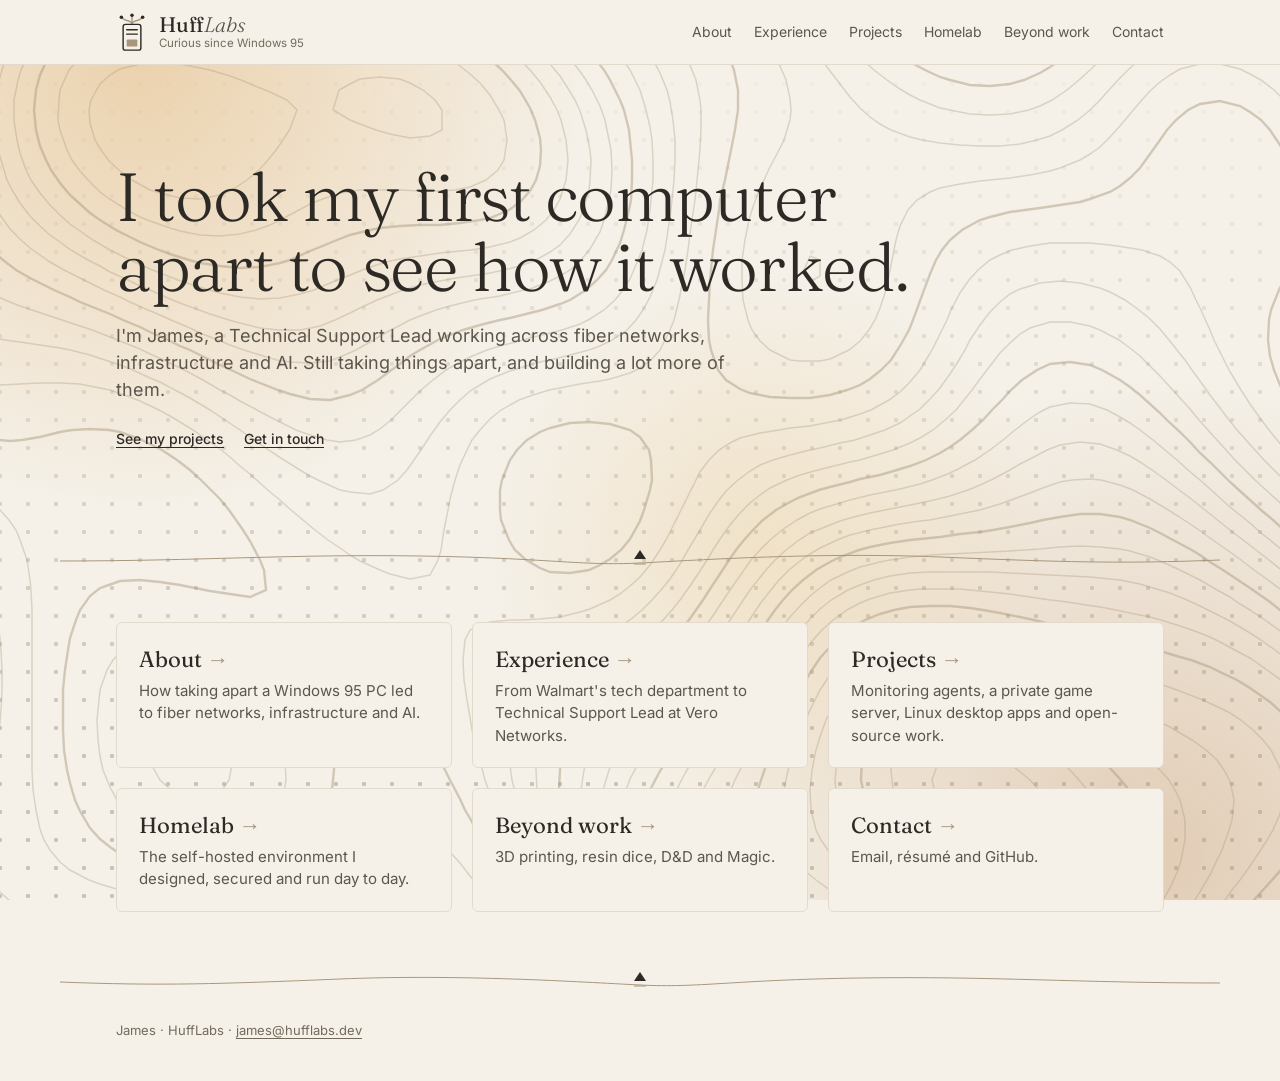
==== commit 506a8b8d: "Map-style dividers and art instead of fiber strands" ====
--- a/index.html
+++ b/index.html
@@ -27,9 +27,9 @@
   <svg class="sprite" width="0" height="0" aria-hidden="true">
     <defs>
       <g id="wave">
-        <path d="M0 8C200 8 300 20 420 14S640 2 800 14 1040 22 1160 12"/>
-        <path d="M0 20C200 20 300 8 420 14S640 26 800 14 1040 4 1160 16"/>
-        <circle class="wave-node" cx="420" cy="14" r="3.5"/>
+        <path class="trail" d="M0 15C140 15 230 8 360 10S520 20 580 17 760 6 880 11 1060 18 1160 14"/>
+        <path class="wave-node" d="M574 13l6-9 6 9z"/>
+        <path class="trail-tick" d="M574 18h12"/>
       </g>
     </defs>
   </svg>
--- a/assets/style.css
+++ b/assets/style.css
@@ -258,3 +258,8 @@
 .guide-card { background: var(--paper); }
 @media (max-width: 760px) { .topo { opacity: 0.26; } .topo.major { opacity: 0.36; } }
 @media print { .backdrop { display: none; } }
+
+/* Map-style dividers and art */
+.wave .trail { stroke-dasharray: 2 7; stroke-linecap: round; stroke-width: 1.4; }
+.wave .trail-tick { stroke-width: 1.2; }
+.art .cmp { font: 400 12px var(--sans); fill: var(--quiet); }
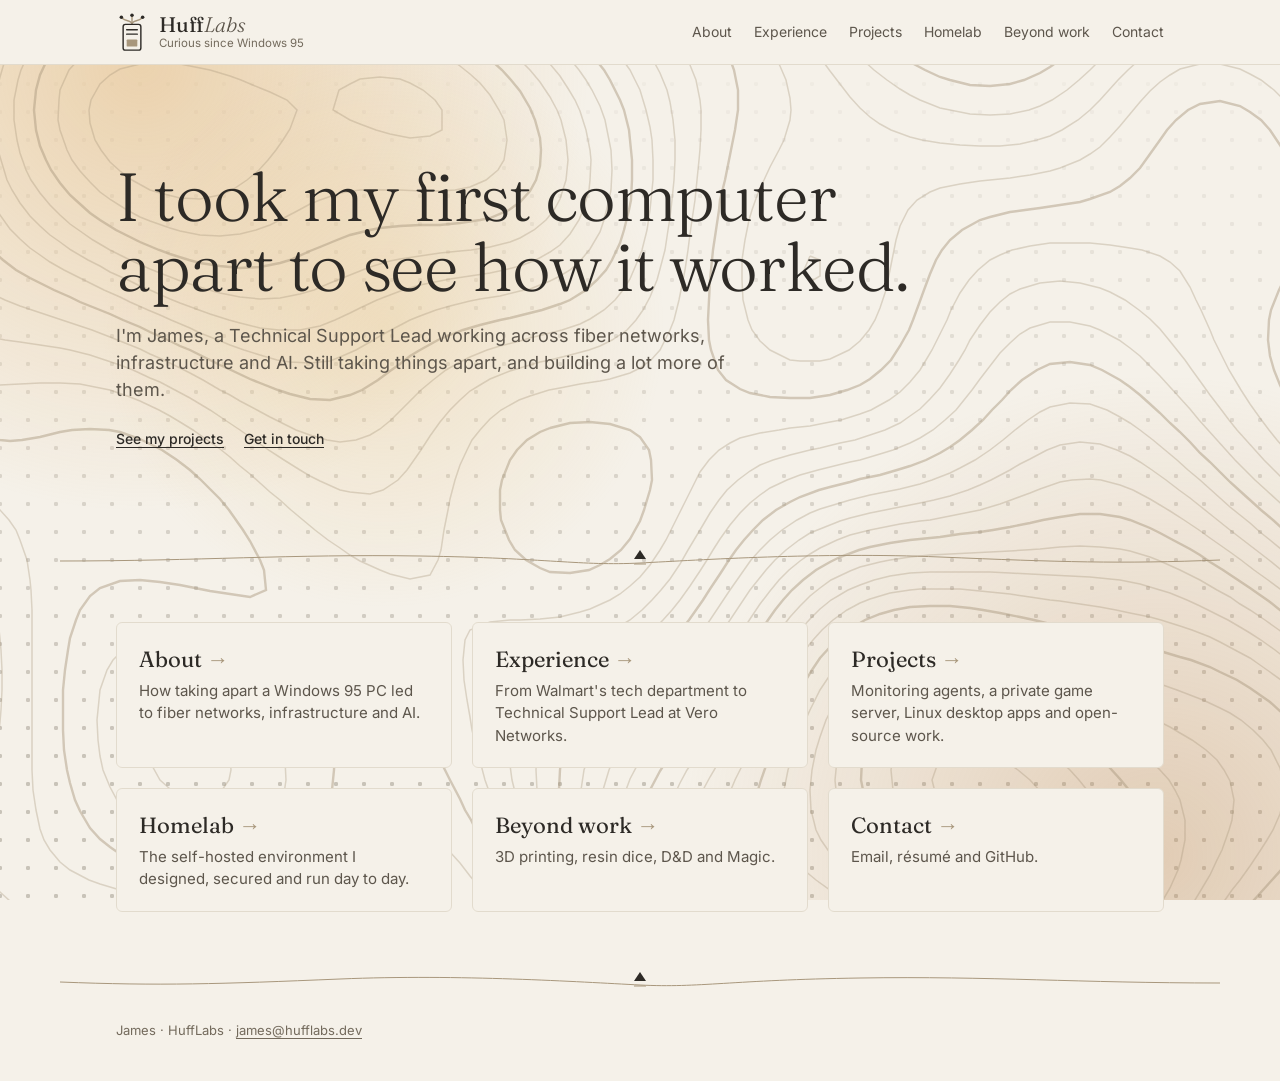
==== commit 98338fd4: "Background motion: drifting, fading contour lines and scroll-following glows" ====
--- a/index.html
+++ b/index.html
@@ -3,7 +3,7 @@
 <head>
   <meta charset="utf-8">
   <meta name="viewport" content="width=device-width, initial-scale=1">
-  <meta http-equiv="Content-Security-Policy" content="default-src 'none'; style-src 'self'; font-src 'self'; img-src 'self'; base-uri 'none'; form-action 'none'">
+  <meta http-equiv="Content-Security-Policy" content="default-src 'none'; script-src 'self'; style-src 'self'; font-src 'self'; img-src 'self'; base-uri 'none'; form-action 'none'">
   <meta name="referrer" content="strict-origin-when-cross-origin">
   <title>James | Fiber Networks, Infrastructure and AI</title>
   <meta name="description" content="I'm James, a Technical Support Lead working across fiber networks, infrastructure and AI. I run a self-hosted homelab and build my own tools.">
@@ -16,11 +16,12 @@
   <link rel="icon" href="/assets/favicon.svg" type="image/svg+xml">
   <link rel="preload" href="/assets/fonts/fraunces.woff2" as="font" type="font/woff2" crossorigin>
   <link rel="stylesheet" href="/assets/style.css">
+  <script src="/assets/motion.js" defer></script>
 </head>
 <body>
   <div class="backdrop" aria-hidden="true">
     <div class="glow g1"></div><div class="glow g2"></div><div class="glow g3"></div>
-    <svg viewBox="0 0 1440 900" preserveAspectRatio="xMidYMid slice"><path class="topo" d="M1005 -10L1020 -4L1036 0L1050 2L1070 1L1080 -2L1100 -9L1102 -10"/><path class="topo" d="M963 -10L978 0L990 8L1000 13L1015 20L1030 25L1050 29L1070 29L1090 25L1101 20L1120 10L1130 3L1140 -4L1149 -10"/><path class="topo" d="M1392 -10L1408 0L1420 10L1430 19L1440 29L1449 40L1450 42"/><path class="topo" d="M931 -10L944 0L956 10L970 20L980 27L990 34L1001 40L1020 49L1030 52L1050 56L1070 57L1090 54L1102 50L1120 41L1130 34L1140 27L1150 19L1162 10L1176 0L1190 -9L1193 -10"/><path class="topo" d="M1349 -10L1360 -5L1371 0L1387 10L1400 19L1410 28L1420 38L1430 49L1438 60L1445 70L1450 79"/><path class="topo major" d="M902 -10L913 0L924 10L935 20L947 30L959 40L970 49L980 56L990 62L1005 70L1020 77L1030 80L1050 85L1070 86L1090 84L1104 80L1120 73L1130 67L1140 60L1152 50L1164 40L1175 30L1188 20L1200 12L1210 6L1224 0L1240 -5L1260 -8L1280 -8L1300 -5L1320 -1L1330 2L1349 10L1360 16L1370 22L1382 30L1394 40L1404 50L1413 60L1421 70L1430 83L1440 100L1445 110L1450 121"/><path class="topo major" d="M-10 721L-4 710L1 700L7 680L10 660L10 650L10 638L8 620L3 600L-1 590L-9 570L-10 568"/><path class="topo" d="M871 -10L882 0L893 10L903 20L913 30L923 40L933 50L943 60L954 70L967 80L980 89L990 95L1000 100L1020 108L1030 110L1050 114L1070 115L1090 114L1109 110L1120 106L1132 100L1147 90L1159 80L1170 70L1180 60L1190 50L1200 41L1210 34L1220 27L1236 20L1250 16L1270 13L1290 13L1310 17L1322 20L1340 27L1350 32L1362 40L1376 50L1387 60L1396 70L1404 80L1411 90L1420 104L1429 120L1433 130L1440 145L1446 160L1450 172"/><path class="topo" d="M36 910L30 900L20 881L16 870L11 850L10 840L10 820L11 810L17 790L21 780L29 760L33 750L40 731L43 720L47 700L49 680L49 660L48 640L44 620L40 602L36 590L30 575L23 560L17 550L10 539L0 524L-10 510L-10 510"/><path class="topo" d="M836 -10L848 0L859 10L869 20L877 30L886 40L894 50L902 60L910 71L920 84L930 97L940 108L950 117L960 124L971 130L990 137L1002 140L1020 143L1040 145L1060 146L1080 146L1100 144L1117 140L1130 136L1142 130L1158 120L1170 110L1180 100L1189 90L1198 80L1208 70L1219 60L1230 52L1240 46L1254 40L1270 36L1290 36L1310 39L1320 42L1338 50L1350 57L1360 64L1370 73L1380 83L1390 95L1400 110L1406 120L1411 130L1420 149L1424 160L1430 177L1434 190L1439 210L1442 220L1446 240L1450 260L1450 261"/><path class="topo" d="M890 256L884 270L890 282L900 276L900 260L890 256"/><path class="topo" d="M104 910L90 901L80 892L72 880L68 870L63 850L63 830L66 810L70 790L72 780L75 760L78 740L80 722L81 710L82 690L82 670L81 650L80 639L78 620L74 600L70 586L64 570L60 560L50 542L43 530L35 520L27 510L19 500L10 490L0 478L-10 467"/><path class="topo" d="M536 910L520 900L510 896L490 892L470 896L459 900L440 907L433 910"/><path class="topo" d="M792 -10L806 0L818 10L828 20L837 30L845 40L852 50L860 66L866 80L870 98L871 110L870 120L864 140L859 150L850 167L844 180L839 190L832 210L829 220L825 240L822 260L822 280L823 300L828 320L832 330L840 341L850 350L870 360L880 361L900 361L910 359L929 350L940 341L949 330L955 320L960 308L966 290L970 270L972 260L976 240L980 226L988 210L997 200L1010 192L1020 188L1040 184L1060 181L1070 180L1090 178L1110 175L1130 171L1140 168L1160 160L1170 154L1180 147L1190 137L1200 126L1210 114L1220 102L1230 91L1240 82L1250 75L1260 69L1280 64L1300 64L1320 69L1330 74L1341 80L1354 90L1364 100L1372 110L1380 121L1390 138L1396 150L1400 161L1406 180L1410 193L1413 210L1416 230L1418 250L1418 270L1417 290L1416 310L1413 330L1412 350L1413 370L1419 390L1424 400L1430 411L1440 425L1450 436"/><path class="topo" d="M577 910L569 900L560 888L550 876L540 863L530 852L520 841L510 832L500 825L480 821L462 830L452 840L443 850L434 860L423 870L410 880L400 886L390 891L370 898L359 900L340 903L320 904L300 904L280 902L260 900L250 899L230 896L210 892L200 890L180 884L169 880L150 870L140 862L130 850L124 840L120 829L116 810L113 790L112 770L112 750L112 730L112 710L112 690L112 670L112 650L112 630L112 610L111 590L110 580L107 560L100 540L96 530L89 520L80 510L70 500L59 490L47 480L36 470L24 460L13 450L2 440L-7 430L-10 427"/><path class="topo major" d="M25 -10L19 0L10 17L4 30L-0 40L-8 60L-10 65"/><path class="topo major" d="M735 -10L750 -2L760 4L770 11L781 20L791 30L800 42L810 59L814 70L818 90L818 110L815 130L811 150L809 160L805 180L800 200L799 210L796 230L793 250L791 270L790 280L789 300L788 320L789 340L791 350L798 370L806 380L820 389L830 393L850 397L870 398L890 398L910 395L927 390L940 385L950 379L961 370L971 360L980 346L989 330L993 320L1000 301L1004 290L1010 274L1016 260L1022 250L1030 240L1042 230L1060 220L1070 217L1090 212L1105 210L1120 208L1140 205L1160 202L1170 199L1190 192L1200 186L1210 178L1220 168L1230 154L1240 140L1247 130L1256 120L1268 110L1280 104L1300 101L1320 106L1330 112L1341 120L1350 130L1360 145L1368 160L1372 170L1377 190L1379 210L1379 230L1375 250L1370 266L1364 280L1359 290L1351 310L1349 320L1348 340L1350 356L1354 370L1360 385L1367 400L1374 410L1380 420L1390 432L1400 444L1410 454L1420 464L1430 473L1440 482L1450 490"/><path class="topo major" d="M603 910L597 900L590 890L580 874L572 860L566 850L560 838L551 820L545 810L540 799L530 780L525 770L520 760L510 742L503 730L496 720L489 710L480 699L470 689L459 680L443 670L430 665L415 670L412 690L413 710L414 730L415 750L414 770L412 790L410 800L404 820L399 830L390 844L380 855L370 862L355 870L340 875L320 878L300 879L280 878L260 875L240 870L230 867L212 860L200 854L190 847L180 839L170 828L160 811L155 800L150 783L147 770L144 750L143 730L143 710L143 690L145 670L148 650L150 638L156 620L160 610L170 596L180 588L200 581L220 580L240 582L260 585L280 589L290 591L310 594L330 597L346 590L344 570L340 560L330 541L323 530L316 520L309 510L300 499L290 489L280 479L270 470L257 460L242 450L230 444L220 439L200 432L189 430L170 429L152 430L140 432L120 437L102 440L90 441L80 440L60 435L48 430L30 420L20 413L10 406L0 397L-10 386"/><path class="topo major" d="M630 428L620 432L607 440L597 450L590 460L582 480L580 490L580 510L581 520L589 540L595 550L606 560L620 568L630 572L650 573L669 570L680 565L690 559L701 550L710 539L720 521L724 510L730 490L732 480L731 460L729 450L720 437L710 430L690 424L670 422L650 423L630 428"/><path class="topo" d="M40 -10L34 0L28 10L20 27L14 40L10 51L3 70L0 80L-6 100L-10 112"/><path class="topo" d="M684 -10L700 -2L710 4L720 10L734 20L745 30L754 40L762 50L770 65L776 80L780 100L781 110L781 130L780 149L779 160L777 180L775 200L772 220L770 234L768 250L765 270L761 290L759 300L754 320L750 330L740 350L731 360L720 368L710 373L690 379L680 381L660 384L640 388L629 390L610 396L599 400L581 410L570 419L560 430L552 440L547 450L540 465L535 480L530 499L528 510L524 530L521 550L518 560L510 575L490 579L470 574L460 570L440 561L430 555L420 548L408 540L395 530L383 520L371 510L360 500L350 492L340 483L330 474L320 466L310 457L300 449L287 440L273 430L260 422L250 416L239 410L220 401L210 397L190 390L180 388L160 384L140 383L120 383L100 384L80 385L60 384L46 380L30 373L20 367L10 359L0 350L-10 338"/><path class="topo" d="M1450 525L1440 517L1430 509L1419 500L1408 490L1396 480L1386 470L1376 460L1366 450L1357 440L1349 430L1340 418L1330 404L1321 390L1315 380L1309 370L1300 352L1294 340L1290 330L1281 310L1276 300L1270 287L1260 271L1250 262L1240 256L1222 250L1210 248L1190 245L1170 243L1150 243L1130 243L1110 246L1092 250L1080 255L1070 260L1058 270L1049 280L1040 293L1031 310L1027 320L1020 334L1012 350L1006 360L1000 370L990 382L980 392L969 400L951 410L940 414L921 420L910 422L890 426L870 428L859 430L840 433L820 438L810 443L799 450L789 460L780 472L771 490L766 500L760 512L751 530L746 540L740 550L730 565L720 577L710 586L700 594L690 600L670 609L660 612L640 617L620 619L600 620L590 620L570 622L550 630L545 640L543 660L544 680L547 700L550 717L552 730L557 750L560 761L565 780L570 794L575 810L580 822L587 840L592 850L600 867L607 880L613 890L620 902L625 910"/><path class="topo" d="M230 639L220 641L203 650L193 660L187 670L180 690L179 700L177 720L178 740L180 756L183 770L190 787L197 800L205 810L215 820L228 830L240 836L250 841L270 846L290 848L310 847L330 841L340 835L350 826L360 810L363 800L366 780L365 760L361 740L357 730L350 714L342 700L334 690L325 680L314 670L301 660L290 654L280 649L260 642L249 640L230 639"/><path class="topo" d="M57 -10L50 0L40 16L33 30L29 40L22 60L18 70L13 90L10 101L5 120L1 140L-1 150L-5 170L-8 190L-10 210L-10 218"/><path class="topo" d="M645 -10L660 -2L670 4L680 10L694 20L706 30L717 40L726 50L733 60L740 73L747 90L750 102L753 120L755 140L755 160L754 180L752 200L750 218L748 230L745 250L740 269L737 280L730 297L723 310L716 320L707 330L692 340L680 346L669 350L650 355L630 360L620 362L600 368L590 371L570 379L560 385L550 391L540 400L530 410L520 422L510 436L501 450L494 460L487 470L478 480L463 490L450 494L430 492L420 490L400 481L390 476L380 470L364 460L350 451L340 444L330 437L320 430L305 420L290 410L280 404L270 398L255 390L240 382L230 378L213 370L200 365L185 360L170 355L150 350L140 348L120 345L100 342L85 340L70 337L50 331L40 327L30 320L18 310L10 300L0 282L-4 270L-9 250L-10 234"/><path class="topo" d="M1450 554L1440 546L1430 537L1420 529L1409 520L1397 510L1386 500L1375 490L1364 480L1354 470L1344 460L1335 450L1326 440L1317 430L1309 420L1300 408L1290 395L1280 381L1272 370L1265 360L1257 350L1249 340L1240 329L1230 319L1219 310L1205 300L1190 292L1180 288L1160 283L1140 281L1120 283L1100 289L1090 294L1080 302L1070 312L1060 325L1050 340L1045 350L1039 360L1030 374L1020 388L1010 399L1000 409L990 416L980 423L965 430L950 435L935 440L920 443L900 448L890 450L870 455L853 460L840 465L830 471L818 480L807 490L799 500L790 513L780 530L774 540L768 550L760 564L750 579L741 590L732 600L722 610L710 620L700 626L690 632L674 640L660 646L650 651L630 660L620 666L610 674L600 686L593 700L590 714L588 730L588 750L590 765L592 780L597 800L600 812L606 830L610 842L617 860L622 870L630 886L638 900L644 910"/><path class="topo" d="M240 709L230 720L227 730L227 750L230 762L240 780L250 789L260 795L280 800L300 793L309 780L311 770L310 756L304 740L298 730L289 720L274 710L260 705L240 709"/><path class="topo" d="M75 -10L67 0L60 10L50 27L44 40L40 50L34 70L30 84L26 100L23 120L20 140L19 150L18 170L18 190L19 210L20 220L26 240L30 251L40 267L50 278L60 286L70 293L85 300L100 306L112 310L130 316L142 320L160 326L172 330L190 337L200 341L220 349L230 354L244 360L260 368L270 373L283 380L300 390L310 395L320 401L337 410L350 417L360 422L376 430L390 435L407 440L420 442L436 440L450 435L460 429L471 420L481 410L491 400L501 390L513 380L526 370L540 362L550 357L567 350L580 346L600 341L610 338L630 333L642 330L660 324L670 319L684 310L695 300L703 290L710 279L718 260L722 250L727 230L730 210L731 200L733 180L733 160L732 140L730 127L726 110L720 90L715 80L710 70L700 56L690 45L680 35L670 27L660 19L647 10L630 0L620 -6L613 -10"/><path class="topo" d="M1450 580L1440 571L1430 562L1420 554L1410 545L1400 537L1390 529L1380 520L1368 510L1357 500L1346 490L1335 480L1325 470L1315 460L1306 450L1297 440L1288 430L1279 420L1270 409L1260 398L1250 387L1240 376L1230 366L1220 356L1210 348L1199 340L1180 330L1170 326L1150 322L1130 322L1110 328L1100 334L1090 343L1080 353L1070 366L1060 379L1052 390L1044 400L1036 410L1025 420L1013 430L1000 438L990 443L973 450L960 454L940 460L930 462L910 467L898 470L880 475L867 480L850 488L840 495L830 503L820 513L810 525L800 539L793 550L787 560L780 571L770 586L760 600L752 610L743 620L733 630L721 640L710 649L700 655L690 661L676 670L660 680L650 688L640 697L630 709L624 720L620 732L617 750L616 770L617 790L620 806L623 820L629 840L632 850L640 869L645 880L650 890L660 906L662 910"/><path class="topo major" d="M96 -10L85 0L77 10L70 20L60 39L55 50L50 66L46 80L43 100L40 120L39 130L39 150L40 170L41 180L45 200L50 215L57 230L64 240L72 250L83 260L96 270L110 278L120 283L134 290L150 297L160 302L180 310L190 314L203 320L220 327L230 332L248 340L260 346L270 350L290 360L300 365L311 370L330 379L340 383L358 390L370 394L390 399L410 400L430 395L442 390L458 380L470 371L480 364L490 356L500 350L518 340L530 335L543 330L560 325L580 320L590 318L610 313L622 310L640 304L650 300L666 290L677 280L686 270L692 260L700 243L704 230L709 210L711 200L712 180L712 160L710 140L709 130L704 110L700 100L690 80L684 70L676 60L667 50L657 40L645 30L632 20L620 12L610 5L600 -1L583 -10"/><path class="topo major" d="M1450 604L1440 594L1430 585L1420 576L1410 568L1400 559L1389 550L1376 540L1364 530L1353 520L1341 510L1330 500L1320 491L1310 482L1300 472L1290 462L1280 453L1270 442L1260 432L1250 423L1240 413L1230 404L1220 395L1210 387L1200 380L1182 370L1170 365L1150 362L1130 364L1117 370L1102 380L1091 390L1082 400L1072 410L1063 420L1052 430L1040 440L1030 447L1020 453L1006 460L990 466L977 470L960 475L940 479L930 482L910 487L899 490L880 497L870 502L856 510L843 520L833 530L824 540L816 550L809 560L800 574L790 589L783 600L776 610L769 620L760 631L750 642L740 652L730 660L718 670L705 680L691 690L680 699L670 708L660 719L652 730L647 740L641 760L640 770L639 790L640 801L643 820L648 840L651 850L658 870L663 880L670 894L680 910"/><path class="topo" d="M121 -10L110 -2L100 7L90 18L82 30L76 40L70 55L65 70L60 90L59 100L57 120L58 140L60 160L62 170L67 190L72 200L80 215L90 229L100 239L110 248L120 255L130 262L144 270L160 278L170 283L184 290L200 297L210 302L228 310L240 315L251 320L270 328L280 333L298 340L310 345L324 350L340 355L357 360L370 362L390 363L410 361L420 357L436 350L450 342L460 336L471 330L490 320L500 316L516 310L530 306L550 301L560 299L580 296L600 291L610 289L630 281L640 276L650 270L661 260L670 249L680 232L684 220L689 200L691 190L692 170L691 150L689 140L685 120L680 106L672 90L666 80L659 70L650 59L640 48L630 39L618 30L605 20L590 10L580 4L570 -1L554 -10"/><path class="topo" d="M1450 627L1440 617L1430 607L1420 598L1410 589L1399 580L1387 570L1375 560L1362 550L1350 540L1340 532L1330 523L1320 515L1310 507L1300 498L1290 489L1280 480L1268 470L1257 460L1245 450L1233 440L1220 430L1210 423L1200 417L1187 410L1170 404L1150 403L1130 407L1120 412L1108 420L1095 430L1083 440L1070 450L1055 460L1040 468L1030 473L1012 480L1000 484L980 489L970 491L950 495L930 500L920 503L900 509L890 513L877 520L862 530L850 540L840 550L831 560L824 570L817 580L810 590L800 605L790 620L783 630L776 640L767 650L759 660L749 670L738 680L727 690L715 700L703 710L693 720L684 730L677 740L670 753L664 770L661 790L661 810L664 830L669 850L672 860L680 879L685 890L691 900L697 910"/><path class="topo" d="M156 -10L140 -3L130 3L120 10L110 20L100 32L90 49L85 60L80 77L77 90L75 110L76 130L78 150L81 160L87 180L92 190L100 203L110 216L120 226L130 235L140 242L151 250L168 260L180 266L190 272L208 280L220 286L230 290L250 299L260 303L279 310L290 314L309 320L320 323L340 328L359 330L370 330L380 330L400 326L415 320L430 313L440 308L457 300L470 295L483 290L500 285L520 281L530 279L550 276L570 273L584 270L600 266L616 260L630 252L640 245L650 234L659 220L663 210L669 190L670 180L671 160L670 150L666 130L660 111L655 100L649 90L640 76L630 64L620 54L610 45L600 37L590 29L577 20L561 10L550 4L540 -1L523 -10"/><path class="topo" d="M1450 651L1441 640L1431 630L1421 620L1410 610L1400 601L1390 593L1380 585L1370 577L1360 569L1349 560L1336 550L1323 540L1310 530L1300 522L1290 514L1280 506L1270 498L1259 490L1246 480L1232 470L1220 462L1210 456L1197 450L1180 444L1160 442L1140 445L1127 450L1110 459L1100 464L1090 470L1071 480L1060 485L1048 490L1030 496L1014 500L1000 503L980 507L965 510L950 513L930 518L920 521L900 529L890 533L879 540L866 550L855 560L846 570L838 580L830 590L820 605L810 620L803 630L797 640L790 650L780 663L770 675L760 686L750 696L740 705L730 715L720 725L710 736L700 749L693 760L689 770L683 790L681 810L683 830L687 850L690 860L698 880L703 890L710 902L715 910"/><path class="topo" d="M229 -10L210 -7L190 -3L179 0L160 7L150 12L137 20L125 30L116 40L110 50L101 70L98 80L94 100L94 120L97 140L100 153L106 170L111 180L120 193L130 205L140 215L150 224L160 231L173 240L190 250L200 255L210 260L230 269L240 273L258 280L270 284L289 290L300 293L320 297L340 299L360 298L380 294L394 290L410 283L420 279L440 271L450 267L470 261L480 259L500 256L520 253L540 251L551 250L570 247L590 242L600 238L614 230L626 220L634 210L640 199L646 180L648 160L646 140L641 120L637 110L630 97L620 82L610 70L600 60L590 51L580 43L570 35L560 29L546 20L530 11L520 6L508 0L490 -8L484 -10"/><path class="topo" d="M1450 675L1440 662L1430 651L1420 640L1410 631L1400 622L1390 613L1380 605L1370 597L1360 589L1348 580L1334 570L1321 560L1310 552L1300 545L1290 538L1279 530L1264 520L1250 511L1240 505L1230 499L1213 490L1200 485L1181 480L1170 479L1152 480L1140 482L1120 489L1110 493L1091 500L1080 504L1060 510L1050 512L1030 516L1010 520L1000 521L980 524L960 528L950 530L930 535L917 540L900 548L890 554L880 561L869 570L859 580L850 591L840 604L830 619L823 630L816 640L810 650L800 664L790 678L780 690L772 700L763 710L754 720L744 730L735 740L727 750L720 760L710 779L706 790L703 810L703 830L706 850L710 864L716 880L721 890L730 905L734 910"/><path class="topo major" d="M340 -1L330 0L310 3L290 5L270 7L250 8L230 10L220 11L200 14L180 20L170 24L157 30L144 40L134 50L127 60L120 75L116 90L114 110L116 130L120 146L126 160L131 170L140 183L150 195L160 204L170 213L180 220L196 230L210 237L220 242L239 250L250 254L269 260L280 263L300 266L320 268L340 267L360 263L370 260L390 251L400 247L417 240L430 235L450 230L460 228L480 226L500 225L520 225L540 223L560 220L570 218L589 210L600 202L610 191L616 180L620 166L621 150L620 138L615 120L610 108L600 91L591 80L582 70L571 60L560 51L550 44L540 38L527 30L510 21L500 17L483 10L470 5L451 0L440 -2L420 -5L400 -6L380 -6L360 -4L340 -1"/><path class="topo major" d="M1450 702L1442 690L1435 680L1426 670L1417 660L1408 650L1397 640L1385 630L1373 620L1360 610L1350 602L1340 595L1330 588L1318 580L1303 570L1290 562L1280 555L1270 549L1253 540L1240 533L1230 528L1210 520L1200 517L1180 514L1160 514L1140 517L1123 520L1110 523L1090 527L1073 530L1060 532L1040 534L1020 537L1000 539L990 540L970 543L950 547L939 550L920 557L910 562L896 570L883 580L872 590L863 600L855 610L848 620L840 632L830 648L822 660L816 670L809 680L800 693L790 707L780 719L771 730L763 740L755 750L747 760L740 771L730 790L727 800L724 820L724 840L728 860L732 870L740 888L747 900L754 910"/><path class="topo" d="M360 30L350 31L330 33L310 33L290 33L270 32L250 32L230 33L210 35L191 40L180 44L170 50L158 60L149 70L140 90L139 100L138 120L140 130L147 150L152 160L160 171L170 182L180 192L191 200L207 210L220 217L230 221L250 228L260 231L280 235L300 236L320 234L336 230L350 225L360 220L379 210L390 204L400 200L420 193L440 190L450 190L470 190L480 190L500 191L520 191L535 190L550 187L566 180L578 170L584 160L587 140L584 120L579 110L570 95L560 83L550 74L540 66L530 59L516 50L500 42L490 38L470 31L460 29L440 26L420 24L400 25L380 27L360 30"/><path class="topo" d="M1450 737L1442 720L1436 710L1430 700L1420 687L1410 676L1400 665L1390 656L1380 647L1370 639L1359 630L1345 620L1330 610L1320 604L1310 597L1297 590L1280 580L1270 575L1260 570L1240 561L1230 557L1210 551L1200 549L1180 547L1160 546L1140 547L1120 549L1105 550L1090 551L1070 552L1050 553L1030 554L1010 555L990 557L970 560L960 562L940 567L930 571L911 580L900 588L890 596L880 606L870 617L860 630L853 640L847 650L840 661L830 678L823 690L816 700L810 710L800 724L790 738L781 750L774 760L767 770L760 783L752 800L749 810L746 830L748 850L750 860L757 880L763 890L770 901L777 910"/><path class="topo" d="M1450 858L1443 870L1435 880L1427 890L1417 900L1406 910"/><path class="topo" d="M200 69L190 75L180 84L171 100L169 110L170 123L175 140L181 150L190 162L200 171L212 180L230 190L240 193L260 198L280 199L300 195L312 190L327 180L339 170L348 160L356 150L363 140L370 129L377 110L367 100L350 92L340 88L321 80L310 76L290 70L280 68L260 64L240 63L220 64L200 69"/><path class="topo" d="M440 79L430 84L419 90L413 110L430 120L440 124L456 130L470 134L490 138L510 136L522 130L522 110L515 100L503 90L490 83L480 79L460 77L440 79"/><path class="topo" d="M1380 910L1390 901L1400 891L1410 881L1419 870L1427 860L1433 850L1440 833L1443 820L1446 800L1444 780L1440 760L1437 750L1430 734L1422 720L1415 710L1408 700L1400 690L1390 680L1379 670L1368 660L1355 650L1341 640L1330 633L1320 627L1308 620L1290 611L1280 606L1267 600L1250 593L1240 590L1220 584L1200 580L1190 579L1170 577L1150 576L1130 575L1110 574L1090 573L1070 572L1050 572L1030 572L1010 572L990 573L970 576L954 580L940 585L928 590L911 600L900 609L890 619L880 630L873 640L866 650L859 660L850 676L842 690L836 700L830 711L820 728L813 740L806 750L800 760L790 777L783 790L779 800L773 820L771 840L774 860L780 875L788 890L796 900L805 910"/><path class="topo" d="M1353 910L1363 900L1373 890L1383 880L1392 870L1401 860L1410 846L1418 830L1421 820L1425 800L1424 780L1420 763L1415 750L1410 738L1400 722L1391 710L1382 700L1372 690L1361 680L1350 672L1340 665L1330 658L1315 650L1300 642L1290 637L1272 630L1260 626L1241 620L1230 617L1210 613L1196 610L1180 607L1160 604L1140 601L1130 600L1110 597L1090 594L1070 592L1050 590L1040 589L1020 589L1000 589L990 590L970 593L950 599L940 603L927 610L913 620L902 630L893 640L885 650L878 660L870 674L861 690L855 700L850 711L840 730L835 740L830 750L820 770L815 780L810 792L804 810L800 829L800 840L801 850L807 870L812 880L820 890L830 901L842 910"/><path class="topo major" d="M1326 910L1334 900L1343 890L1352 880L1361 870L1370 859L1380 846L1390 830L1394 820L1399 800L1398 780L1393 760L1389 750L1380 735L1370 722L1360 711L1350 702L1340 695L1330 688L1317 680L1300 672L1290 667L1271 660L1260 657L1240 651L1230 648L1210 643L1196 640L1180 636L1160 631L1150 629L1130 624L1114 620L1100 617L1080 613L1063 610L1050 608L1030 606L1010 606L990 607L974 610L960 614L945 620L930 629L920 637L910 647L900 658L892 670L886 680L880 690L870 710L865 720L860 732L852 750L848 760L841 780L838 790L833 810L831 830L834 850L840 865L850 880L860 889L870 897L880 903L895 910"/><path class="topo" d="M1298 910L1305 900L1312 890L1320 880L1330 866L1340 851L1347 840L1353 830L1360 814L1363 800L1363 780L1360 768L1351 750L1343 740L1333 730L1321 720L1310 713L1300 708L1283 700L1270 695L1257 690L1240 684L1227 680L1210 675L1197 670L1180 664L1168 660L1150 654L1139 650L1120 644L1108 640L1090 635L1070 630L1060 628L1040 625L1020 624L1000 624L980 627L969 630L950 638L940 644L930 652L920 662L910 675L900 690L895 700L890 710L881 730L878 740L871 760L868 770L864 790L862 810L864 830L870 850L876 860L884 870L896 880L910 890L920 895L930 900L950 909L953 910"/><path class="topo" d="M1268 910L1275 900L1281 890L1290 875L1297 860L1302 850L1309 830L1312 820L1314 800L1310 781L1304 770L1297 760L1286 750L1272 740L1260 733L1250 727L1236 720L1220 712L1210 707L1195 700L1180 693L1170 688L1152 680L1140 675L1129 670L1110 663L1100 659L1080 653L1070 650L1050 645L1030 643L1010 642L990 644L971 650L960 655L950 661L939 670L930 680L920 694L911 710L906 720L900 737L896 750L892 770L890 790L891 810L896 830L901 840L910 853L920 864L930 872L941 880L958 890L970 896L980 901L1000 910L1001 910"/><path class="topo" d="M1235 910L1243 900L1250 888L1258 870L1261 860L1265 840L1265 820L1260 800L1255 790L1249 780L1240 770L1230 760L1218 750L1205 740L1190 730L1180 723L1170 717L1158 710L1140 700L1130 695L1120 690L1100 681L1090 677L1070 670L1060 668L1040 664L1020 662L1000 664L980 669L970 674L960 680L949 690L940 701L930 718L925 730L920 746L917 760L915 780L917 800L920 812L928 830L934 840L943 850L954 860L967 870L980 878L990 884L1001 890L1020 899L1030 904L1045 910"/><path class="topo major" d="M1187 910L1200 902L1210 892L1218 880L1222 870L1226 850L1226 830L1220 811L1215 800L1209 790L1200 779L1190 768L1180 758L1170 750L1158 740L1144 730L1130 721L1120 715L1110 710L1090 700L1080 696L1062 690L1050 687L1030 685L1010 685L992 690L980 696L970 704L960 715L951 730L947 740L942 760L941 780L945 800L950 813L960 830L968 840L979 850L990 859L1000 866L1010 872L1024 880L1040 888L1050 892L1069 900L1080 904L1099 910"/><path class="topo" d="M1000 719L990 726L980 738L974 750L971 770L973 790L980 809L987 820L995 830L1005 840L1018 850L1030 858L1040 864L1053 870L1070 877L1080 881L1100 887L1119 890L1130 891L1141 890L1160 885L1170 879L1180 867L1186 850L1185 830L1180 813L1173 800L1167 790L1159 780L1150 770L1139 760L1127 750L1112 740L1100 732L1090 727L1074 720L1060 715L1040 711L1020 712L1000 719"/><path class="topo" d="M1040 749L1030 752L1019 760L1012 780L1017 800L1023 810L1032 820L1044 830L1060 840L1070 844L1088 850L1100 851L1115 850L1130 840L1134 830L1131 810L1126 800L1119 790L1110 780L1098 770L1083 760L1070 754L1056 750L1040 749"/></svg>
+    <svg viewBox="0 0 1440 900" preserveAspectRatio="xMidYMid slice"><g class="topo-drift"><path class="topo" d="M1005 -10L1020 -4L1036 0L1050 2L1070 1L1080 -2L1100 -9L1102 -10"/><path class="topo" d="M963 -10L978 0L990 8L1000 13L1015 20L1030 25L1050 29L1070 29L1090 25L1101 20L1120 10L1130 3L1140 -4L1149 -10"/><path class="topo" d="M1392 -10L1408 0L1420 10L1430 19L1440 29L1449 40L1450 42"/><path class="topo" d="M931 -10L944 0L956 10L970 20L980 27L990 34L1001 40L1020 49L1030 52L1050 56L1070 57L1090 54L1102 50L1120 41L1130 34L1140 27L1150 19L1162 10L1176 0L1190 -9L1193 -10"/><path class="topo" d="M1349 -10L1360 -5L1371 0L1387 10L1400 19L1410 28L1420 38L1430 49L1438 60L1445 70L1450 79"/><path class="topo major" d="M902 -10L913 0L924 10L935 20L947 30L959 40L970 49L980 56L990 62L1005 70L1020 77L1030 80L1050 85L1070 86L1090 84L1104 80L1120 73L1130 67L1140 60L1152 50L1164 40L1175 30L1188 20L1200 12L1210 6L1224 0L1240 -5L1260 -8L1280 -8L1300 -5L1320 -1L1330 2L1349 10L1360 16L1370 22L1382 30L1394 40L1404 50L1413 60L1421 70L1430 83L1440 100L1445 110L1450 121"/><path class="topo major" d="M-10 721L-4 710L1 700L7 680L10 660L10 650L10 638L8 620L3 600L-1 590L-9 570L-10 568"/><path class="topo" d="M871 -10L882 0L893 10L903 20L913 30L923 40L933 50L943 60L954 70L967 80L980 89L990 95L1000 100L1020 108L1030 110L1050 114L1070 115L1090 114L1109 110L1120 106L1132 100L1147 90L1159 80L1170 70L1180 60L1190 50L1200 41L1210 34L1220 27L1236 20L1250 16L1270 13L1290 13L1310 17L1322 20L1340 27L1350 32L1362 40L1376 50L1387 60L1396 70L1404 80L1411 90L1420 104L1429 120L1433 130L1440 145L1446 160L1450 172"/><path class="topo" d="M36 910L30 900L20 881L16 870L11 850L10 840L10 820L11 810L17 790L21 780L29 760L33 750L40 731L43 720L47 700L49 680L49 660L48 640L44 620L40 602L36 590L30 575L23 560L17 550L10 539L0 524L-10 510L-10 510"/><path class="topo" d="M836 -10L848 0L859 10L869 20L877 30L886 40L894 50L902 60L910 71L920 84L930 97L940 108L950 117L960 124L971 130L990 137L1002 140L1020 143L1040 145L1060 146L1080 146L1100 144L1117 140L1130 136L1142 130L1158 120L1170 110L1180 100L1189 90L1198 80L1208 70L1219 60L1230 52L1240 46L1254 40L1270 36L1290 36L1310 39L1320 42L1338 50L1350 57L1360 64L1370 73L1380 83L1390 95L1400 110L1406 120L1411 130L1420 149L1424 160L1430 177L1434 190L1439 210L1442 220L1446 240L1450 260L1450 261"/><path class="topo" d="M890 256L884 270L890 282L900 276L900 260L890 256"/><path class="topo" d="M104 910L90 901L80 892L72 880L68 870L63 850L63 830L66 810L70 790L72 780L75 760L78 740L80 722L81 710L82 690L82 670L81 650L80 639L78 620L74 600L70 586L64 570L60 560L50 542L43 530L35 520L27 510L19 500L10 490L0 478L-10 467"/><path class="topo" d="M536 910L520 900L510 896L490 892L470 896L459 900L440 907L433 910"/><path class="topo" d="M792 -10L806 0L818 10L828 20L837 30L845 40L852 50L860 66L866 80L870 98L871 110L870 120L864 140L859 150L850 167L844 180L839 190L832 210L829 220L825 240L822 260L822 280L823 300L828 320L832 330L840 341L850 350L870 360L880 361L900 361L910 359L929 350L940 341L949 330L955 320L960 308L966 290L970 270L972 260L976 240L980 226L988 210L997 200L1010 192L1020 188L1040 184L1060 181L1070 180L1090 178L1110 175L1130 171L1140 168L1160 160L1170 154L1180 147L1190 137L1200 126L1210 114L1220 102L1230 91L1240 82L1250 75L1260 69L1280 64L1300 64L1320 69L1330 74L1341 80L1354 90L1364 100L1372 110L1380 121L1390 138L1396 150L1400 161L1406 180L1410 193L1413 210L1416 230L1418 250L1418 270L1417 290L1416 310L1413 330L1412 350L1413 370L1419 390L1424 400L1430 411L1440 425L1450 436"/><path class="topo" d="M577 910L569 900L560 888L550 876L540 863L530 852L520 841L510 832L500 825L480 821L462 830L452 840L443 850L434 860L423 870L410 880L400 886L390 891L370 898L359 900L340 903L320 904L300 904L280 902L260 900L250 899L230 896L210 892L200 890L180 884L169 880L150 870L140 862L130 850L124 840L120 829L116 810L113 790L112 770L112 750L112 730L112 710L112 690L112 670L112 650L112 630L112 610L111 590L110 580L107 560L100 540L96 530L89 520L80 510L70 500L59 490L47 480L36 470L24 460L13 450L2 440L-7 430L-10 427"/><path class="topo major" d="M25 -10L19 0L10 17L4 30L-0 40L-8 60L-10 65"/><path class="topo major" d="M735 -10L750 -2L760 4L770 11L781 20L791 30L800 42L810 59L814 70L818 90L818 110L815 130L811 150L809 160L805 180L800 200L799 210L796 230L793 250L791 270L790 280L789 300L788 320L789 340L791 350L798 370L806 380L820 389L830 393L850 397L870 398L890 398L910 395L927 390L940 385L950 379L961 370L971 360L980 346L989 330L993 320L1000 301L1004 290L1010 274L1016 260L1022 250L1030 240L1042 230L1060 220L1070 217L1090 212L1105 210L1120 208L1140 205L1160 202L1170 199L1190 192L1200 186L1210 178L1220 168L1230 154L1240 140L1247 130L1256 120L1268 110L1280 104L1300 101L1320 106L1330 112L1341 120L1350 130L1360 145L1368 160L1372 170L1377 190L1379 210L1379 230L1375 250L1370 266L1364 280L1359 290L1351 310L1349 320L1348 340L1350 356L1354 370L1360 385L1367 400L1374 410L1380 420L1390 432L1400 444L1410 454L1420 464L1430 473L1440 482L1450 490"/><path class="topo major" d="M603 910L597 900L590 890L580 874L572 860L566 850L560 838L551 820L545 810L540 799L530 780L525 770L520 760L510 742L503 730L496 720L489 710L480 699L470 689L459 680L443 670L430 665L415 670L412 690L413 710L414 730L415 750L414 770L412 790L410 800L404 820L399 830L390 844L380 855L370 862L355 870L340 875L320 878L300 879L280 878L260 875L240 870L230 867L212 860L200 854L190 847L180 839L170 828L160 811L155 800L150 783L147 770L144 750L143 730L143 710L143 690L145 670L148 650L150 638L156 620L160 610L170 596L180 588L200 581L220 580L240 582L260 585L280 589L290 591L310 594L330 597L346 590L344 570L340 560L330 541L323 530L316 520L309 510L300 499L290 489L280 479L270 470L257 460L242 450L230 444L220 439L200 432L189 430L170 429L152 430L140 432L120 437L102 440L90 441L80 440L60 435L48 430L30 420L20 413L10 406L0 397L-10 386"/><path class="topo major" d="M630 428L620 432L607 440L597 450L590 460L582 480L580 490L580 510L581 520L589 540L595 550L606 560L620 568L630 572L650 573L669 570L680 565L690 559L701 550L710 539L720 521L724 510L730 490L732 480L731 460L729 450L720 437L710 430L690 424L670 422L650 423L630 428"/><path class="topo" d="M40 -10L34 0L28 10L20 27L14 40L10 51L3 70L0 80L-6 100L-10 112"/><path class="topo" d="M684 -10L700 -2L710 4L720 10L734 20L745 30L754 40L762 50L770 65L776 80L780 100L781 110L781 130L780 149L779 160L777 180L775 200L772 220L770 234L768 250L765 270L761 290L759 300L754 320L750 330L740 350L731 360L720 368L710 373L690 379L680 381L660 384L640 388L629 390L610 396L599 400L581 410L570 419L560 430L552 440L547 450L540 465L535 480L530 499L528 510L524 530L521 550L518 560L510 575L490 579L470 574L460 570L440 561L430 555L420 548L408 540L395 530L383 520L371 510L360 500L350 492L340 483L330 474L320 466L310 457L300 449L287 440L273 430L260 422L250 416L239 410L220 401L210 397L190 390L180 388L160 384L140 383L120 383L100 384L80 385L60 384L46 380L30 373L20 367L10 359L0 350L-10 338"/><path class="topo" d="M1450 525L1440 517L1430 509L1419 500L1408 490L1396 480L1386 470L1376 460L1366 450L1357 440L1349 430L1340 418L1330 404L1321 390L1315 380L1309 370L1300 352L1294 340L1290 330L1281 310L1276 300L1270 287L1260 271L1250 262L1240 256L1222 250L1210 248L1190 245L1170 243L1150 243L1130 243L1110 246L1092 250L1080 255L1070 260L1058 270L1049 280L1040 293L1031 310L1027 320L1020 334L1012 350L1006 360L1000 370L990 382L980 392L969 400L951 410L940 414L921 420L910 422L890 426L870 428L859 430L840 433L820 438L810 443L799 450L789 460L780 472L771 490L766 500L760 512L751 530L746 540L740 550L730 565L720 577L710 586L700 594L690 600L670 609L660 612L640 617L620 619L600 620L590 620L570 622L550 630L545 640L543 660L544 680L547 700L550 717L552 730L557 750L560 761L565 780L570 794L575 810L580 822L587 840L592 850L600 867L607 880L613 890L620 902L625 910"/><path class="topo" d="M230 639L220 641L203 650L193 660L187 670L180 690L179 700L177 720L178 740L180 756L183 770L190 787L197 800L205 810L215 820L228 830L240 836L250 841L270 846L290 848L310 847L330 841L340 835L350 826L360 810L363 800L366 780L365 760L361 740L357 730L350 714L342 700L334 690L325 680L314 670L301 660L290 654L280 649L260 642L249 640L230 639"/><path class="topo" d="M57 -10L50 0L40 16L33 30L29 40L22 60L18 70L13 90L10 101L5 120L1 140L-1 150L-5 170L-8 190L-10 210L-10 218"/><path class="topo" d="M645 -10L660 -2L670 4L680 10L694 20L706 30L717 40L726 50L733 60L740 73L747 90L750 102L753 120L755 140L755 160L754 180L752 200L750 218L748 230L745 250L740 269L737 280L730 297L723 310L716 320L707 330L692 340L680 346L669 350L650 355L630 360L620 362L600 368L590 371L570 379L560 385L550 391L540 400L530 410L520 422L510 436L501 450L494 460L487 470L478 480L463 490L450 494L430 492L420 490L400 481L390 476L380 470L364 460L350 451L340 444L330 437L320 430L305 420L290 410L280 404L270 398L255 390L240 382L230 378L213 370L200 365L185 360L170 355L150 350L140 348L120 345L100 342L85 340L70 337L50 331L40 327L30 320L18 310L10 300L0 282L-4 270L-9 250L-10 234"/><path class="topo" d="M1450 554L1440 546L1430 537L1420 529L1409 520L1397 510L1386 500L1375 490L1364 480L1354 470L1344 460L1335 450L1326 440L1317 430L1309 420L1300 408L1290 395L1280 381L1272 370L1265 360L1257 350L1249 340L1240 329L1230 319L1219 310L1205 300L1190 292L1180 288L1160 283L1140 281L1120 283L1100 289L1090 294L1080 302L1070 312L1060 325L1050 340L1045 350L1039 360L1030 374L1020 388L1010 399L1000 409L990 416L980 423L965 430L950 435L935 440L920 443L900 448L890 450L870 455L853 460L840 465L830 471L818 480L807 490L799 500L790 513L780 530L774 540L768 550L760 564L750 579L741 590L732 600L722 610L710 620L700 626L690 632L674 640L660 646L650 651L630 660L620 666L610 674L600 686L593 700L590 714L588 730L588 750L590 765L592 780L597 800L600 812L606 830L610 842L617 860L622 870L630 886L638 900L644 910"/><path class="topo" d="M240 709L230 720L227 730L227 750L230 762L240 780L250 789L260 795L280 800L300 793L309 780L311 770L310 756L304 740L298 730L289 720L274 710L260 705L240 709"/><path class="topo" d="M75 -10L67 0L60 10L50 27L44 40L40 50L34 70L30 84L26 100L23 120L20 140L19 150L18 170L18 190L19 210L20 220L26 240L30 251L40 267L50 278L60 286L70 293L85 300L100 306L112 310L130 316L142 320L160 326L172 330L190 337L200 341L220 349L230 354L244 360L260 368L270 373L283 380L300 390L310 395L320 401L337 410L350 417L360 422L376 430L390 435L407 440L420 442L436 440L450 435L460 429L471 420L481 410L491 400L501 390L513 380L526 370L540 362L550 357L567 350L580 346L600 341L610 338L630 333L642 330L660 324L670 319L684 310L695 300L703 290L710 279L718 260L722 250L727 230L730 210L731 200L733 180L733 160L732 140L730 127L726 110L720 90L715 80L710 70L700 56L690 45L680 35L670 27L660 19L647 10L630 0L620 -6L613 -10"/><path class="topo" d="M1450 580L1440 571L1430 562L1420 554L1410 545L1400 537L1390 529L1380 520L1368 510L1357 500L1346 490L1335 480L1325 470L1315 460L1306 450L1297 440L1288 430L1279 420L1270 409L1260 398L1250 387L1240 376L1230 366L1220 356L1210 348L1199 340L1180 330L1170 326L1150 322L1130 322L1110 328L1100 334L1090 343L1080 353L1070 366L1060 379L1052 390L1044 400L1036 410L1025 420L1013 430L1000 438L990 443L973 450L960 454L940 460L930 462L910 467L898 470L880 475L867 480L850 488L840 495L830 503L820 513L810 525L800 539L793 550L787 560L780 571L770 586L760 600L752 610L743 620L733 630L721 640L710 649L700 655L690 661L676 670L660 680L650 688L640 697L630 709L624 720L620 732L617 750L616 770L617 790L620 806L623 820L629 840L632 850L640 869L645 880L650 890L660 906L662 910"/><path class="topo major" d="M96 -10L85 0L77 10L70 20L60 39L55 50L50 66L46 80L43 100L40 120L39 130L39 150L40 170L41 180L45 200L50 215L57 230L64 240L72 250L83 260L96 270L110 278L120 283L134 290L150 297L160 302L180 310L190 314L203 320L220 327L230 332L248 340L260 346L270 350L290 360L300 365L311 370L330 379L340 383L358 390L370 394L390 399L410 400L430 395L442 390L458 380L470 371L480 364L490 356L500 350L518 340L530 335L543 330L560 325L580 320L590 318L610 313L622 310L640 304L650 300L666 290L677 280L686 270L692 260L700 243L704 230L709 210L711 200L712 180L712 160L710 140L709 130L704 110L700 100L690 80L684 70L676 60L667 50L657 40L645 30L632 20L620 12L610 5L600 -1L583 -10"/><path class="topo major" d="M1450 604L1440 594L1430 585L1420 576L1410 568L1400 559L1389 550L1376 540L1364 530L1353 520L1341 510L1330 500L1320 491L1310 482L1300 472L1290 462L1280 453L1270 442L1260 432L1250 423L1240 413L1230 404L1220 395L1210 387L1200 380L1182 370L1170 365L1150 362L1130 364L1117 370L1102 380L1091 390L1082 400L1072 410L1063 420L1052 430L1040 440L1030 447L1020 453L1006 460L990 466L977 470L960 475L940 479L930 482L910 487L899 490L880 497L870 502L856 510L843 520L833 530L824 540L816 550L809 560L800 574L790 589L783 600L776 610L769 620L760 631L750 642L740 652L730 660L718 670L705 680L691 690L680 699L670 708L660 719L652 730L647 740L641 760L640 770L639 790L640 801L643 820L648 840L651 850L658 870L663 880L670 894L680 910"/><path class="topo" d="M121 -10L110 -2L100 7L90 18L82 30L76 40L70 55L65 70L60 90L59 100L57 120L58 140L60 160L62 170L67 190L72 200L80 215L90 229L100 239L110 248L120 255L130 262L144 270L160 278L170 283L184 290L200 297L210 302L228 310L240 315L251 320L270 328L280 333L298 340L310 345L324 350L340 355L357 360L370 362L390 363L410 361L420 357L436 350L450 342L460 336L471 330L490 320L500 316L516 310L530 306L550 301L560 299L580 296L600 291L610 289L630 281L640 276L650 270L661 260L670 249L680 232L684 220L689 200L691 190L692 170L691 150L689 140L685 120L680 106L672 90L666 80L659 70L650 59L640 48L630 39L618 30L605 20L590 10L580 4L570 -1L554 -10"/><path class="topo" d="M1450 627L1440 617L1430 607L1420 598L1410 589L1399 580L1387 570L1375 560L1362 550L1350 540L1340 532L1330 523L1320 515L1310 507L1300 498L1290 489L1280 480L1268 470L1257 460L1245 450L1233 440L1220 430L1210 423L1200 417L1187 410L1170 404L1150 403L1130 407L1120 412L1108 420L1095 430L1083 440L1070 450L1055 460L1040 468L1030 473L1012 480L1000 484L980 489L970 491L950 495L930 500L920 503L900 509L890 513L877 520L862 530L850 540L840 550L831 560L824 570L817 580L810 590L800 605L790 620L783 630L776 640L767 650L759 660L749 670L738 680L727 690L715 700L703 710L693 720L684 730L677 740L670 753L664 770L661 790L661 810L664 830L669 850L672 860L680 879L685 890L691 900L697 910"/><path class="topo" d="M156 -10L140 -3L130 3L120 10L110 20L100 32L90 49L85 60L80 77L77 90L75 110L76 130L78 150L81 160L87 180L92 190L100 203L110 216L120 226L130 235L140 242L151 250L168 260L180 266L190 272L208 280L220 286L230 290L250 299L260 303L279 310L290 314L309 320L320 323L340 328L359 330L370 330L380 330L400 326L415 320L430 313L440 308L457 300L470 295L483 290L500 285L520 281L530 279L550 276L570 273L584 270L600 266L616 260L630 252L640 245L650 234L659 220L663 210L669 190L670 180L671 160L670 150L666 130L660 111L655 100L649 90L640 76L630 64L620 54L610 45L600 37L590 29L577 20L561 10L550 4L540 -1L523 -10"/><path class="topo" d="M1450 651L1441 640L1431 630L1421 620L1410 610L1400 601L1390 593L1380 585L1370 577L1360 569L1349 560L1336 550L1323 540L1310 530L1300 522L1290 514L1280 506L1270 498L1259 490L1246 480L1232 470L1220 462L1210 456L1197 450L1180 444L1160 442L1140 445L1127 450L1110 459L1100 464L1090 470L1071 480L1060 485L1048 490L1030 496L1014 500L1000 503L980 507L965 510L950 513L930 518L920 521L900 529L890 533L879 540L866 550L855 560L846 570L838 580L830 590L820 605L810 620L803 630L797 640L790 650L780 663L770 675L760 686L750 696L740 705L730 715L720 725L710 736L700 749L693 760L689 770L683 790L681 810L683 830L687 850L690 860L698 880L703 890L710 902L715 910"/><path class="topo" d="M229 -10L210 -7L190 -3L179 0L160 7L150 12L137 20L125 30L116 40L110 50L101 70L98 80L94 100L94 120L97 140L100 153L106 170L111 180L120 193L130 205L140 215L150 224L160 231L173 240L190 250L200 255L210 260L230 269L240 273L258 280L270 284L289 290L300 293L320 297L340 299L360 298L380 294L394 290L410 283L420 279L440 271L450 267L470 261L480 259L500 256L520 253L540 251L551 250L570 247L590 242L600 238L614 230L626 220L634 210L640 199L646 180L648 160L646 140L641 120L637 110L630 97L620 82L610 70L600 60L590 51L580 43L570 35L560 29L546 20L530 11L520 6L508 0L490 -8L484 -10"/><path class="topo" d="M1450 675L1440 662L1430 651L1420 640L1410 631L1400 622L1390 613L1380 605L1370 597L1360 589L1348 580L1334 570L1321 560L1310 552L1300 545L1290 538L1279 530L1264 520L1250 511L1240 505L1230 499L1213 490L1200 485L1181 480L1170 479L1152 480L1140 482L1120 489L1110 493L1091 500L1080 504L1060 510L1050 512L1030 516L1010 520L1000 521L980 524L960 528L950 530L930 535L917 540L900 548L890 554L880 561L869 570L859 580L850 591L840 604L830 619L823 630L816 640L810 650L800 664L790 678L780 690L772 700L763 710L754 720L744 730L735 740L727 750L720 760L710 779L706 790L703 810L703 830L706 850L710 864L716 880L721 890L730 905L734 910"/><path class="topo major" d="M340 -1L330 0L310 3L290 5L270 7L250 8L230 10L220 11L200 14L180 20L170 24L157 30L144 40L134 50L127 60L120 75L116 90L114 110L116 130L120 146L126 160L131 170L140 183L150 195L160 204L170 213L180 220L196 230L210 237L220 242L239 250L250 254L269 260L280 263L300 266L320 268L340 267L360 263L370 260L390 251L400 247L417 240L430 235L450 230L460 228L480 226L500 225L520 225L540 223L560 220L570 218L589 210L600 202L610 191L616 180L620 166L621 150L620 138L615 120L610 108L600 91L591 80L582 70L571 60L560 51L550 44L540 38L527 30L510 21L500 17L483 10L470 5L451 0L440 -2L420 -5L400 -6L380 -6L360 -4L340 -1"/><path class="topo major" d="M1450 702L1442 690L1435 680L1426 670L1417 660L1408 650L1397 640L1385 630L1373 620L1360 610L1350 602L1340 595L1330 588L1318 580L1303 570L1290 562L1280 555L1270 549L1253 540L1240 533L1230 528L1210 520L1200 517L1180 514L1160 514L1140 517L1123 520L1110 523L1090 527L1073 530L1060 532L1040 534L1020 537L1000 539L990 540L970 543L950 547L939 550L920 557L910 562L896 570L883 580L872 590L863 600L855 610L848 620L840 632L830 648L822 660L816 670L809 680L800 693L790 707L780 719L771 730L763 740L755 750L747 760L740 771L730 790L727 800L724 820L724 840L728 860L732 870L740 888L747 900L754 910"/><path class="topo" d="M360 30L350 31L330 33L310 33L290 33L270 32L250 32L230 33L210 35L191 40L180 44L170 50L158 60L149 70L140 90L139 100L138 120L140 130L147 150L152 160L160 171L170 182L180 192L191 200L207 210L220 217L230 221L250 228L260 231L280 235L300 236L320 234L336 230L350 225L360 220L379 210L390 204L400 200L420 193L440 190L450 190L470 190L480 190L500 191L520 191L535 190L550 187L566 180L578 170L584 160L587 140L584 120L579 110L570 95L560 83L550 74L540 66L530 59L516 50L500 42L490 38L470 31L460 29L440 26L420 24L400 25L380 27L360 30"/><path class="topo" d="M1450 737L1442 720L1436 710L1430 700L1420 687L1410 676L1400 665L1390 656L1380 647L1370 639L1359 630L1345 620L1330 610L1320 604L1310 597L1297 590L1280 580L1270 575L1260 570L1240 561L1230 557L1210 551L1200 549L1180 547L1160 546L1140 547L1120 549L1105 550L1090 551L1070 552L1050 553L1030 554L1010 555L990 557L970 560L960 562L940 567L930 571L911 580L900 588L890 596L880 606L870 617L860 630L853 640L847 650L840 661L830 678L823 690L816 700L810 710L800 724L790 738L781 750L774 760L767 770L760 783L752 800L749 810L746 830L748 850L750 860L757 880L763 890L770 901L777 910"/><path class="topo" d="M1450 858L1443 870L1435 880L1427 890L1417 900L1406 910"/><path class="topo" d="M200 69L190 75L180 84L171 100L169 110L170 123L175 140L181 150L190 162L200 171L212 180L230 190L240 193L260 198L280 199L300 195L312 190L327 180L339 170L348 160L356 150L363 140L370 129L377 110L367 100L350 92L340 88L321 80L310 76L290 70L280 68L260 64L240 63L220 64L200 69"/><path class="topo" d="M440 79L430 84L419 90L413 110L430 120L440 124L456 130L470 134L490 138L510 136L522 130L522 110L515 100L503 90L490 83L480 79L460 77L440 79"/><path class="topo" d="M1380 910L1390 901L1400 891L1410 881L1419 870L1427 860L1433 850L1440 833L1443 820L1446 800L1444 780L1440 760L1437 750L1430 734L1422 720L1415 710L1408 700L1400 690L1390 680L1379 670L1368 660L1355 650L1341 640L1330 633L1320 627L1308 620L1290 611L1280 606L1267 600L1250 593L1240 590L1220 584L1200 580L1190 579L1170 577L1150 576L1130 575L1110 574L1090 573L1070 572L1050 572L1030 572L1010 572L990 573L970 576L954 580L940 585L928 590L911 600L900 609L890 619L880 630L873 640L866 650L859 660L850 676L842 690L836 700L830 711L820 728L813 740L806 750L800 760L790 777L783 790L779 800L773 820L771 840L774 860L780 875L788 890L796 900L805 910"/><path class="topo" d="M1353 910L1363 900L1373 890L1383 880L1392 870L1401 860L1410 846L1418 830L1421 820L1425 800L1424 780L1420 763L1415 750L1410 738L1400 722L1391 710L1382 700L1372 690L1361 680L1350 672L1340 665L1330 658L1315 650L1300 642L1290 637L1272 630L1260 626L1241 620L1230 617L1210 613L1196 610L1180 607L1160 604L1140 601L1130 600L1110 597L1090 594L1070 592L1050 590L1040 589L1020 589L1000 589L990 590L970 593L950 599L940 603L927 610L913 620L902 630L893 640L885 650L878 660L870 674L861 690L855 700L850 711L840 730L835 740L830 750L820 770L815 780L810 792L804 810L800 829L800 840L801 850L807 870L812 880L820 890L830 901L842 910"/><path class="topo major" d="M1326 910L1334 900L1343 890L1352 880L1361 870L1370 859L1380 846L1390 830L1394 820L1399 800L1398 780L1393 760L1389 750L1380 735L1370 722L1360 711L1350 702L1340 695L1330 688L1317 680L1300 672L1290 667L1271 660L1260 657L1240 651L1230 648L1210 643L1196 640L1180 636L1160 631L1150 629L1130 624L1114 620L1100 617L1080 613L1063 610L1050 608L1030 606L1010 606L990 607L974 610L960 614L945 620L930 629L920 637L910 647L900 658L892 670L886 680L880 690L870 710L865 720L860 732L852 750L848 760L841 780L838 790L833 810L831 830L834 850L840 865L850 880L860 889L870 897L880 903L895 910"/><path class="topo" d="M1298 910L1305 900L1312 890L1320 880L1330 866L1340 851L1347 840L1353 830L1360 814L1363 800L1363 780L1360 768L1351 750L1343 740L1333 730L1321 720L1310 713L1300 708L1283 700L1270 695L1257 690L1240 684L1227 680L1210 675L1197 670L1180 664L1168 660L1150 654L1139 650L1120 644L1108 640L1090 635L1070 630L1060 628L1040 625L1020 624L1000 624L980 627L969 630L950 638L940 644L930 652L920 662L910 675L900 690L895 700L890 710L881 730L878 740L871 760L868 770L864 790L862 810L864 830L870 850L876 860L884 870L896 880L910 890L920 895L930 900L950 909L953 910"/><path class="topo" d="M1268 910L1275 900L1281 890L1290 875L1297 860L1302 850L1309 830L1312 820L1314 800L1310 781L1304 770L1297 760L1286 750L1272 740L1260 733L1250 727L1236 720L1220 712L1210 707L1195 700L1180 693L1170 688L1152 680L1140 675L1129 670L1110 663L1100 659L1080 653L1070 650L1050 645L1030 643L1010 642L990 644L971 650L960 655L950 661L939 670L930 680L920 694L911 710L906 720L900 737L896 750L892 770L890 790L891 810L896 830L901 840L910 853L920 864L930 872L941 880L958 890L970 896L980 901L1000 910L1001 910"/><path class="topo" d="M1235 910L1243 900L1250 888L1258 870L1261 860L1265 840L1265 820L1260 800L1255 790L1249 780L1240 770L1230 760L1218 750L1205 740L1190 730L1180 723L1170 717L1158 710L1140 700L1130 695L1120 690L1100 681L1090 677L1070 670L1060 668L1040 664L1020 662L1000 664L980 669L970 674L960 680L949 690L940 701L930 718L925 730L920 746L917 760L915 780L917 800L920 812L928 830L934 840L943 850L954 860L967 870L980 878L990 884L1001 890L1020 899L1030 904L1045 910"/><path class="topo major" d="M1187 910L1200 902L1210 892L1218 880L1222 870L1226 850L1226 830L1220 811L1215 800L1209 790L1200 779L1190 768L1180 758L1170 750L1158 740L1144 730L1130 721L1120 715L1110 710L1090 700L1080 696L1062 690L1050 687L1030 685L1010 685L992 690L980 696L970 704L960 715L951 730L947 740L942 760L941 780L945 800L950 813L960 830L968 840L979 850L990 859L1000 866L1010 872L1024 880L1040 888L1050 892L1069 900L1080 904L1099 910"/><path class="topo" d="M1000 719L990 726L980 738L974 750L971 770L973 790L980 809L987 820L995 830L1005 840L1018 850L1030 858L1040 864L1053 870L1070 877L1080 881L1100 887L1119 890L1130 891L1141 890L1160 885L1170 879L1180 867L1186 850L1185 830L1180 813L1173 800L1167 790L1159 780L1150 770L1139 760L1127 750L1112 740L1100 732L1090 727L1074 720L1060 715L1040 711L1020 712L1000 719"/><path class="topo" d="M1040 749L1030 752L1019 760L1012 780L1017 800L1023 810L1032 820L1044 830L1060 840L1070 844L1088 850L1100 851L1115 850L1130 840L1134 830L1131 810L1126 800L1119 790L1110 780L1098 770L1083 760L1070 754L1056 750L1040 749"/></g></svg>
   </div>
   <a class="skip" href="#main">Skip to content</a>
 
--- a/assets/style.css
+++ b/assets/style.css
@@ -249,17 +249,46 @@
 }
 .backdrop svg { position: absolute; inset: 0; display: block; width: 100%; height: 100%; }
 .backdrop.flip-x svg { transform: scaleX(-1); }
-.topo { fill: none; stroke: var(--topo); stroke-width: 1.5; opacity: 0.34; vector-effect: non-scaling-stroke; }
-.topo.major { stroke-width: 2.4; opacity: 0.46; }
+.topo { --o: 0.34; fill: none; stroke: var(--topo); stroke-width: 1.5; opacity: var(--o); vector-effect: non-scaling-stroke; }
+.topo.major { --o: 0.46; stroke-width: 2.4; }
 .glow { position: absolute; border-radius: 50%; }
 .g1 { width: 70vw; height: 70vw; left: -24vw; top: -30vw; background: radial-gradient(closest-side, var(--glow-a), transparent); }
 .g2 { width: 75vw; height: 75vw; right: -28vw; bottom: -34vw; background: radial-gradient(closest-side, var(--glow-b), transparent); }
 .g3 { width: 44vw; height: 44vw; left: 38vw; top: 30vh; background: radial-gradient(closest-side, var(--glow-c), transparent); }
 .guide-card { background: var(--paper); }
-@media (max-width: 760px) { .topo { opacity: 0.26; } .topo.major { opacity: 0.36; } }
+@media (max-width: 760px) { .topo { --o: 0.26; } .topo.major { --o: 0.36; } }
 @media print { .backdrop { display: none; } }
 
 /* Map-style dividers and art */
 .wave .trail { stroke-dasharray: 2 7; stroke-linecap: round; stroke-width: 1.4; }
 .wave .trail-tick { stroke-width: 1.2; }
 .art .cmp { font: 400 12px var(--sans); fill: var(--quiet); }
+
+/* Background motion (off for reduced-motion). --scroll comes from /assets/motion.js. */
+@media (prefers-reduced-motion: no-preference) {
+  .topo-drift { transform-box: view-box; transform-origin: 50% 50%; animation: topo-drift 18s ease-in-out infinite alternate; }
+  @keyframes topo-drift {
+    0% { transform: translate(0, 0) scale(1); }
+    50% { transform: translate(-3%, 2%) scale(1.08); }
+    100% { transform: translate(2.5%, -1.5%) scale(1.04); }
+  }
+  /* Lines fade in and out on staggered, uneven timers so it reads as random */
+  .topo { animation: topo-fade 7s ease-in-out infinite; }
+  .topo:nth-of-type(7n+1) { animation-duration: 5s; animation-delay: -2s; }
+  .topo:nth-of-type(7n+2) { animation-duration: 9s; animation-delay: -5s; }
+  .topo:nth-of-type(7n+3) { animation-duration: 6s; animation-delay: -1s; }
+  .topo:nth-of-type(7n+4) { animation-duration: 11s; animation-delay: -7s; }
+  .topo:nth-of-type(7n+5) { animation-duration: 6.5s; animation-delay: -3s; }
+  .topo:nth-of-type(7n+6) { animation-duration: 13s; animation-delay: -9s; }
+  .topo:nth-of-type(7n)   { animation-duration: 8s; animation-delay: -4s; }
+  @keyframes topo-fade {
+    0%, 100% { opacity: calc(var(--o) * 1.25); }
+    45% { opacity: 0.02; }
+    60% { opacity: calc(var(--o) * 0.2); }
+  }
+  /* Glows travel across and down the page as you scroll */
+  .glow { transition: transform 0.35s ease-out; will-change: transform; }
+  .g1 { transform: translate(calc(var(--scroll, 0) * 62vw), calc(var(--scroll, 0) * 70vh)); }
+  .g2 { transform: translate(calc(var(--scroll, 0) * -55vw), calc(var(--scroll, 0) * -55vh)); }
+  .g3 { transform: translate(calc(-30vw + var(--scroll, 0) * 50vw), calc(-25vh + var(--scroll, 0) * 70vh)); }
+}
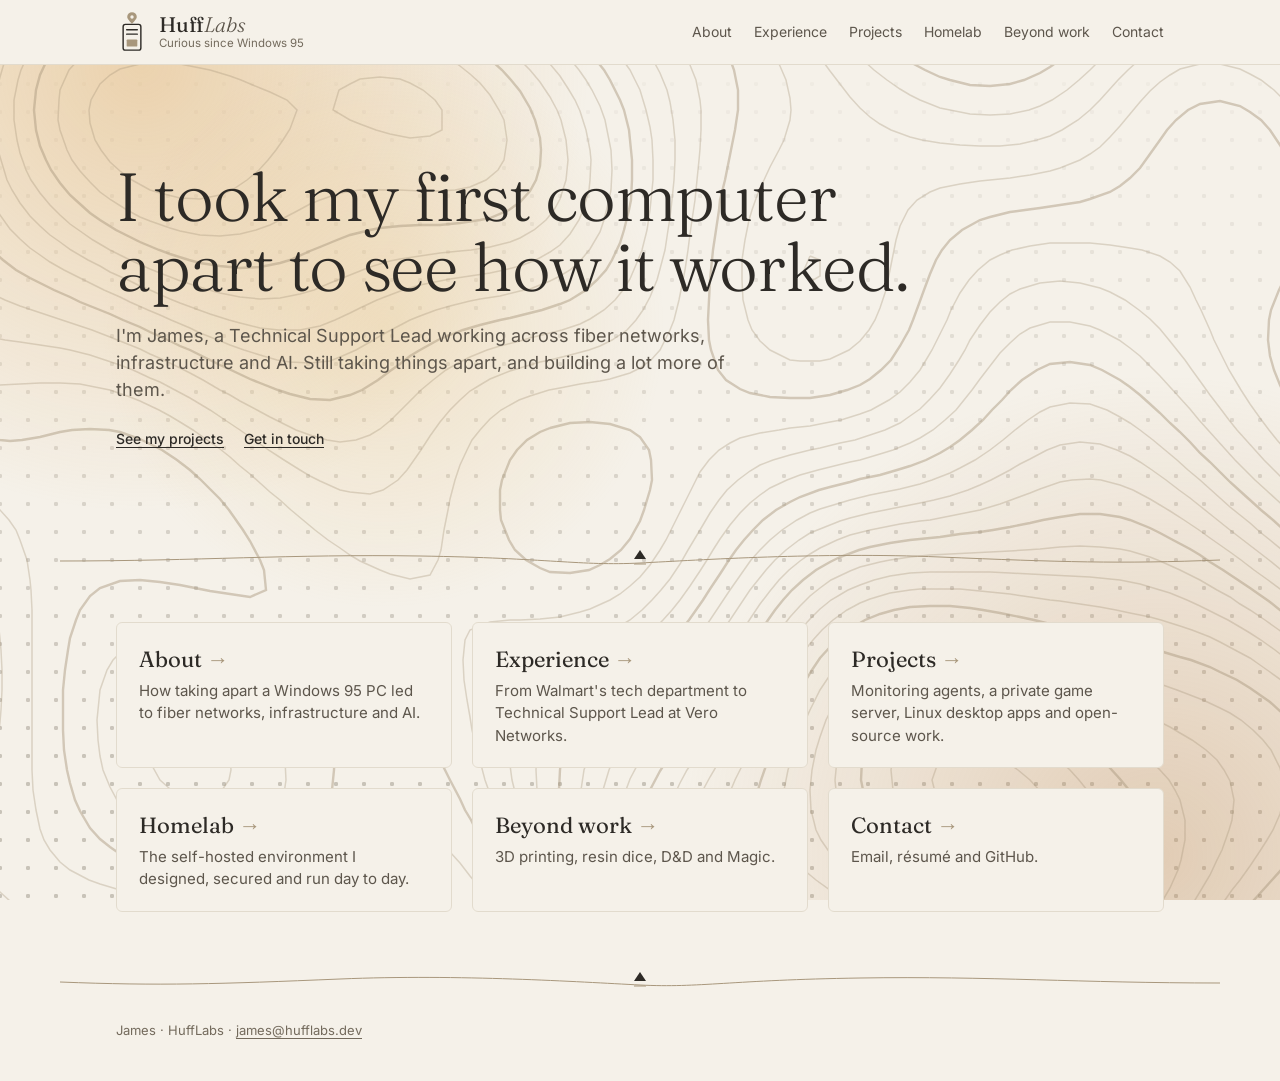
==== commit 9c933e62: "Logo: map pin instead of fiber strands" ====
--- a/index.html
+++ b/index.html
@@ -38,14 +38,8 @@
   <header class="top">
     <a class="brand" href="/">
       <svg class="mark" viewBox="0 0 36 44" width="32" height="39" aria-hidden="true">
-        <g class="mark-strands">
-          <path d="M18 14V5"/>
-          <path d="M18 14C18 9 11 11 7 7"/>
-          <path d="M18 14C18 9 25 11 29 7"/>
-        </g>
-        <circle class="mark-dot" cx="18" cy="3.6" r="2"/>
-        <circle class="mark-dot" cx="6" cy="6" r="2"/>
-        <circle class="mark-dot" cx="30" cy="6" r="2"/>
+        <path class="mark-pin" d="M18 13.2C18 13.2 12.6 8.1 12.6 5.6A5.4 5.4 0 0 1 23.4 5.6C23.4 8.1 18 13.2 18 13.2Z"/>
+        <circle class="mark-hole" cx="18" cy="5.6" r="1.9"/>
         <rect class="mark-case" x="8" y="14" width="20" height="29" rx="2.5"/>
         <path class="mark-case" d="M12 20h12M12 25h12"/>
         <rect class="mark-fill" x="12" y="31" width="12" height="8" rx="1"/>
--- a/assets/style.css
+++ b/assets/style.css
@@ -86,10 +86,10 @@
 .brand { display: flex; align-items: center; gap: 11px; text-decoration: none; }
 .brand:hover { color: inherit; }
 .mark { flex: none; display: block; }
-.mark-strands, .mark-case { fill: none; stroke-width: 1.6; stroke-linecap: round; }
-.mark-strands { stroke: var(--strand); }
+.mark-case { fill: none; stroke-width: 1.6; stroke-linecap: round; }
+.mark-pin { fill: var(--strand); }
+.mark-hole { fill: var(--paper); }
 .mark-case { stroke: var(--ink); }
-.mark-dot { fill: var(--ink); }
 .mark-fill { fill: var(--strand); }
 .brand-text { display: flex; flex-direction: column; }
 .wordmark { font: 400 21px/1.15 var(--serif); letter-spacing: -0.01em; }
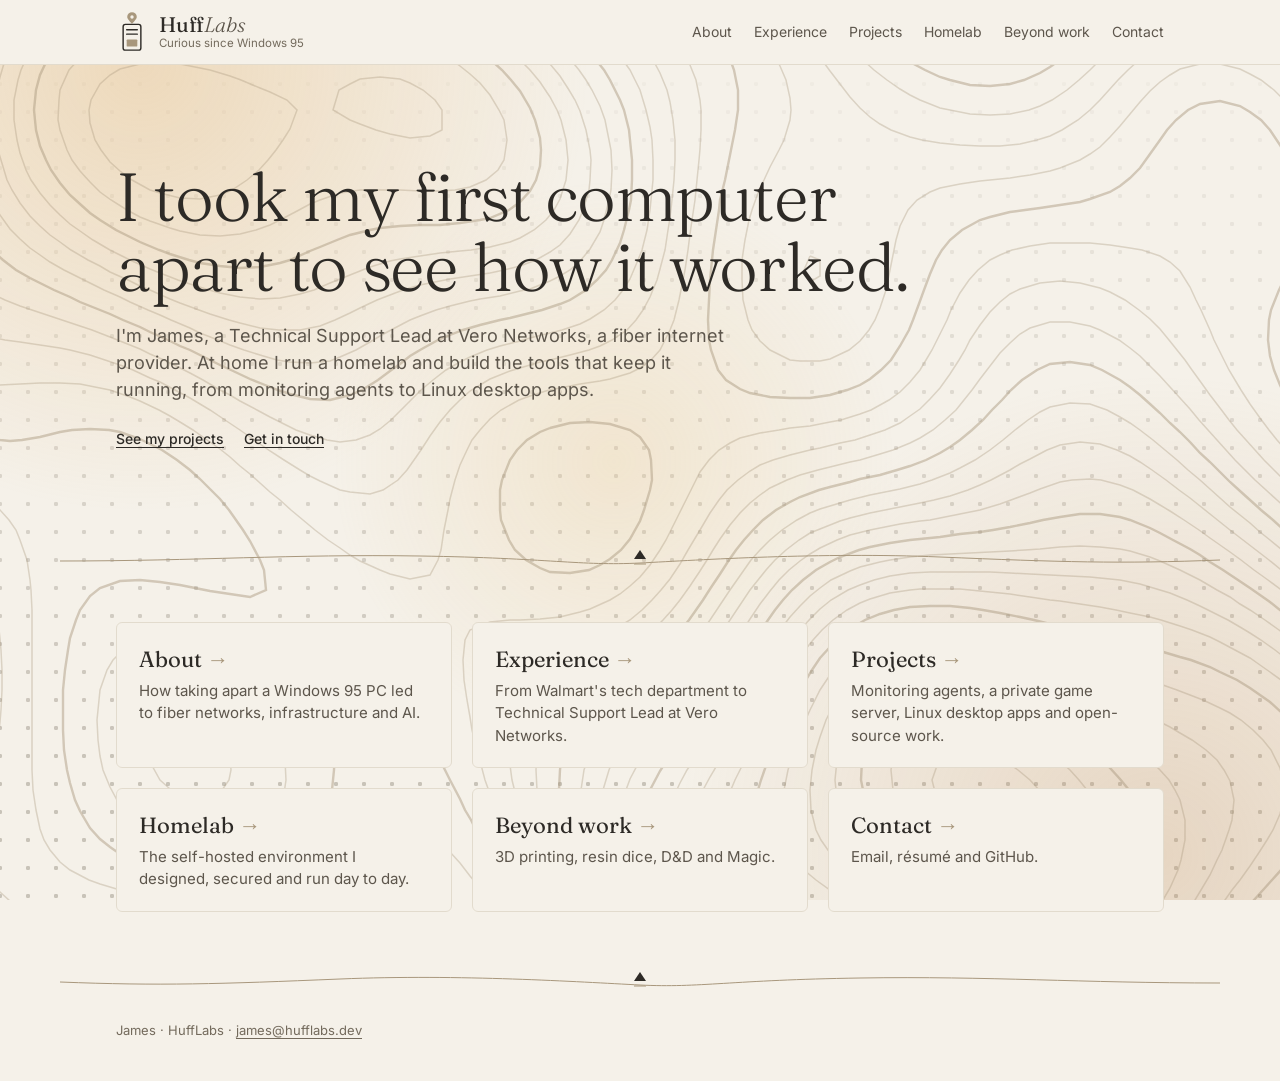
==== commit 716b6d43: "Rewrite home intro and About story in plainer, more specific words" ====
--- a/index.html
+++ b/index.html
@@ -63,7 +63,7 @@
     <div class="hero">
       <div>
         <h1>I took my first computer apart to see how it worked.</h1>
-        <p class="lede">I'm James, a Technical Support Lead working across fiber networks, infrastructure and AI. Still taking things apart, and building a lot more of them.</p>
+        <p class="lede">I'm James, a Technical Support Lead at Vero Networks, a fiber internet provider. At home I run a homelab and build the tools that keep it running, from monitoring agents to Linux desktop apps.</p>
         <p class="actions"><a href="/projects/">See my projects</a><a href="/contact/">Get in touch</a></p>
       </div>
     </div>
--- a/assets/style.css
+++ b/assets/style.css
@@ -209,6 +209,8 @@
 /* Project screenshots */
 .shots { display: grid; grid-template-columns: repeat(2, minmax(0, 1fr)); gap: 16px; align-items: start; margin-top: 18px; }
 .shots.stack { grid-template-columns: 1fr; }
+/* A card with one screenshot shows it full width, under the title and text */
+.shots:has(> figure:only-child) { grid-template-columns: 1fr; }
 .shots.stack a { width: fit-content; max-width: 100%; }
 .shots.stack img { width: auto; max-width: 100%; }
 .shots a { display: block; }
@@ -237,8 +239,8 @@
 footer { width: 100%; box-sizing: border-box; }
 
 /* Background designs: dot grid, soft glows, topographic lines */
-:root { --dot: rgba(115, 106, 92, 0.34); --topo: #a8977c; --glow-a: rgba(222, 168, 92, 0.42); --glow-b: rgba(196, 150, 104, 0.40); --glow-c: rgba(230, 190, 120, 0.30); }
-@media (prefers-color-scheme: dark) { :root { --dot: rgba(167, 158, 142, 0.20); --topo: #8a7f6b; --glow-a: rgba(214, 160, 90, 0.20); --glow-b: rgba(130, 105, 190, 0.20); --glow-c: rgba(222, 180, 120, 0.11); } }
+:root { --dot: rgba(115, 106, 92, 0.34); --topo: #a8977c; --glow-a: rgba(222, 168, 92, 0.32); --glow-b: rgba(196, 150, 104, 0.30); --glow-c: rgba(230, 190, 120, 0.22); }
+@media (prefers-color-scheme: dark) { :root { --dot: rgba(167, 158, 142, 0.20); --topo: #8a7f6b; --glow-a: rgba(214, 160, 90, 0.15); --glow-b: rgba(130, 105, 190, 0.15); --glow-c: rgba(222, 180, 120, 0.08); } }
 .backdrop { position: fixed; inset: 0; overflow: hidden; pointer-events: none; z-index: -1; }
 .backdrop::before {
   content: ""; position: absolute; inset: 0;
@@ -266,29 +268,28 @@
 
 /* Background motion (off for reduced-motion). --scroll comes from /assets/motion.js. */
 @media (prefers-reduced-motion: no-preference) {
-  .topo-drift { transform-box: view-box; transform-origin: 50% 50%; animation: topo-drift 18s ease-in-out infinite alternate; }
+  .topo-drift { transform-box: view-box; transform-origin: 50% 50%; animation: topo-drift 80s ease-in-out infinite alternate; }
   @keyframes topo-drift {
     0% { transform: translate(0, 0) scale(1); }
-    50% { transform: translate(-3%, 2%) scale(1.08); }
-    100% { transform: translate(2.5%, -1.5%) scale(1.04); }
+    50% { transform: translate(-1.5%, 1%) scale(1.03); }
+    100% { transform: translate(1.2%, -0.8%) scale(1.015); }
   }
   /* Lines fade in and out on staggered, uneven timers so it reads as random */
-  .topo { animation: topo-fade 7s ease-in-out infinite; }
-  .topo:nth-of-type(7n+1) { animation-duration: 5s; animation-delay: -2s; }
-  .topo:nth-of-type(7n+2) { animation-duration: 9s; animation-delay: -5s; }
-  .topo:nth-of-type(7n+3) { animation-duration: 6s; animation-delay: -1s; }
-  .topo:nth-of-type(7n+4) { animation-duration: 11s; animation-delay: -7s; }
-  .topo:nth-of-type(7n+5) { animation-duration: 6.5s; animation-delay: -3s; }
-  .topo:nth-of-type(7n+6) { animation-duration: 13s; animation-delay: -9s; }
-  .topo:nth-of-type(7n)   { animation-duration: 8s; animation-delay: -4s; }
+  .topo { animation: topo-fade 28s ease-in-out infinite; }
+  .topo:nth-of-type(7n+1) { animation-duration: 22s; animation-delay: -8s; }
+  .topo:nth-of-type(7n+2) { animation-duration: 34s; animation-delay: -19s; }
+  .topo:nth-of-type(7n+3) { animation-duration: 25s; animation-delay: -4s; }
+  .topo:nth-of-type(7n+4) { animation-duration: 41s; animation-delay: -27s; }
+  .topo:nth-of-type(7n+5) { animation-duration: 26s; animation-delay: -12s; }
+  .topo:nth-of-type(7n+6) { animation-duration: 47s; animation-delay: -33s; }
+  .topo:nth-of-type(7n)   { animation-duration: 31s; animation-delay: -15s; }
   @keyframes topo-fade {
-    0%, 100% { opacity: calc(var(--o) * 1.25); }
-    45% { opacity: 0.02; }
-    60% { opacity: calc(var(--o) * 0.2); }
+    0%, 100% { opacity: calc(var(--o) * 1.1); }
+    50% { opacity: calc(var(--o) * 0.25); }
   }
   /* Glows travel across and down the page as you scroll */
-  .glow { transition: transform 0.35s ease-out; will-change: transform; }
-  .g1 { transform: translate(calc(var(--scroll, 0) * 62vw), calc(var(--scroll, 0) * 70vh)); }
-  .g2 { transform: translate(calc(var(--scroll, 0) * -55vw), calc(var(--scroll, 0) * -55vh)); }
-  .g3 { transform: translate(calc(-30vw + var(--scroll, 0) * 50vw), calc(-25vh + var(--scroll, 0) * 70vh)); }
-}
+  .glow { transition: transform 2.4s cubic-bezier(0.22, 0.61, 0.36, 1); will-change: transform; }
+  .g1 { transform: translate(calc(var(--scroll, 0) * 26vw), calc(var(--scroll, 0) * 30vh)); }
+  .g2 { transform: translate(calc(var(--scroll, 0) * -24vw), calc(var(--scroll, 0) * -24vh)); }
+  .g3 { transform: translate(calc(-12vw + var(--scroll, 0) * 22vw), calc(-10vh + var(--scroll, 0) * 30vh)); }
+}
